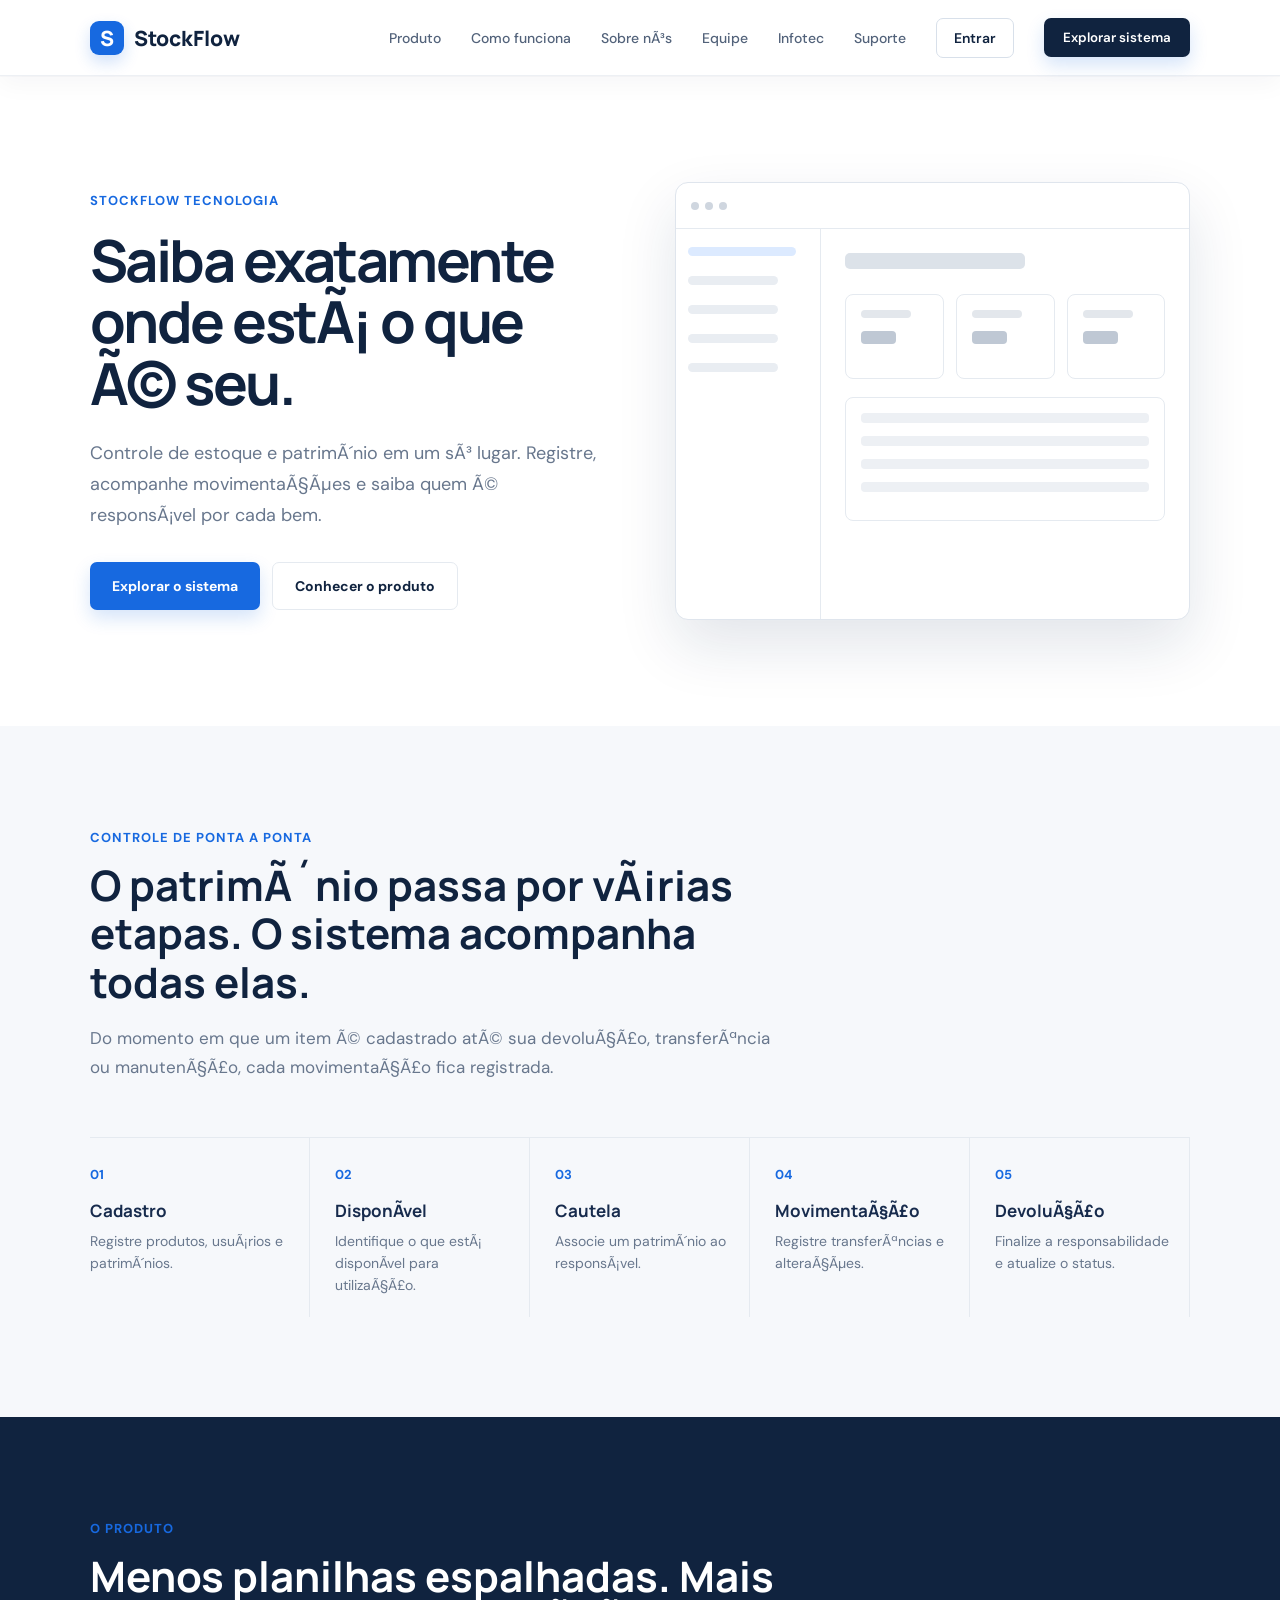
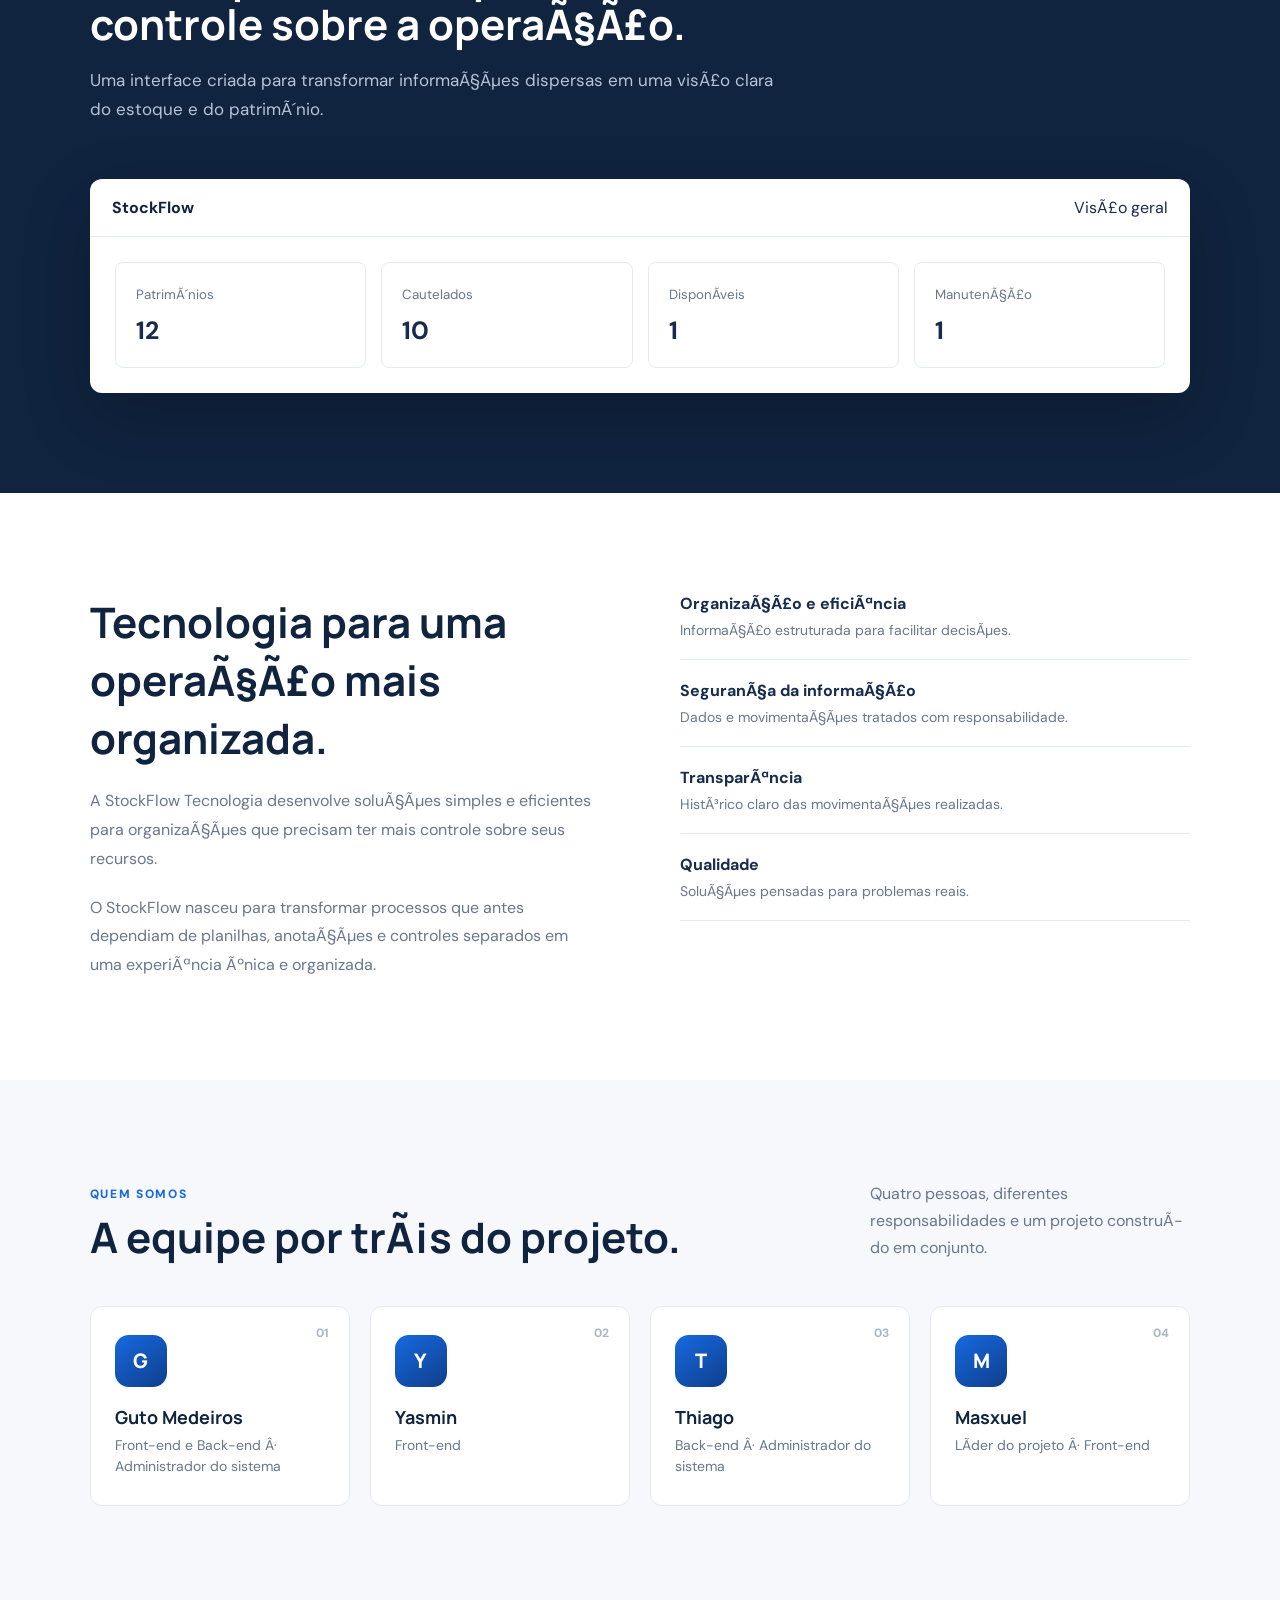
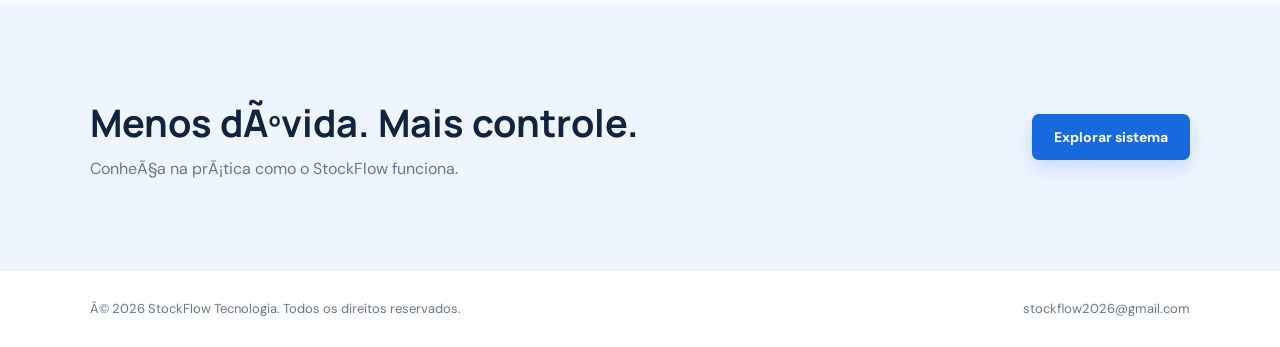
==== pages/index.html @ 3a1e6519 "Melhora acessibilidade e usabilidade dos formularios" ====
﻿<!DOCTYPE html>
<html lang="pt-BR">
<head>
<meta charset="UTF-8">
<meta name="viewport" content="width=device-width, initial-scale=1.0">

<title>StockFlow Tecnologia</title>

<link rel="preconnect" href="https://fonts.googleapis.com">
<link rel="preconnect" href="https://fonts.gstatic.com" crossorigin>
<link href="https://fonts.googleapis.com/css2?family=DM+Sans:wght@400;500;600;700&family=Manrope:wght@500;600;700;800&display=swap" rel="stylesheet">
<link rel="stylesheet" href="../assets/css/stockflow-theme.css">

    <link rel="stylesheet" href="../assets/css/stockflow-app.css">
</head>

<body>

<!-- =========================
     LANDING PAGE
========================= -->

<div id="landing">

<header class="header">

    <div class="logo">
        <div class="logo-mark">S</div>
        StockFlow
    </div>

    <button type="button" class="menu-toggle" id="menuToggle"
            aria-label="Abrir menu" aria-expanded="false" aria-controls="siteNav">
        <span></span><span></span><span></span>
    </button>

    <nav class="nav" id="siteNav" aria-label="NavegaÃ§Ã£o principal">

        <a href="#produto">Produto</a>

        <a href="#como-funciona">
            Como funciona
        </a>

        <a href="#sobre">
            Sobre nÃ³s
        </a>

        <a href="#equipe">
            Equipe
        </a>

        <a href="infotec.html">
            Infotec
        </a>

        <a href="Indexsup.html">
            Suporte
        </a>

        <button class="nav-login" onclick="openClientLogin()">
            Entrar
        </button>

        <button class="nav-button" onclick="openApp()">
            Explorar sistema
        </button>

    </nav>

</header>


<section class="hero">

    <div>

        <div class="hero-tag">
            StockFlow Tecnologia
        </div>

        <h1>
            Saiba exatamente onde estÃ¡ o que Ã© seu.
        </h1>

        <p>
            Controle de estoque e patrimÃ´nio em um sÃ³ lugar.
            Registre, acompanhe movimentaÃ§Ãµes e saiba quem Ã©
            responsÃ¡vel por cada bem.
        </p>

        <div class="hero-actions">

            <button class="primary-button" onclick="openApp()">
                Explorar o sistema
            </button>

            <button class="secondary-button"
                    onclick="document.getElementById('produto').scrollIntoView()">
                Conhecer o produto
            </button>

        </div>

    </div>


    <div class="dashboard-preview">

        <div class="preview-top">
            <div class="dot"></div>
            <div class="dot"></div>
            <div class="dot"></div>
        </div>

        <div class="preview-body">

            <div class="preview-side">

                <div class="preview-line active"></div>
                <div class="preview-line"></div>
                <div class="preview-line"></div>
                <div class="preview-line"></div>
                <div class="preview-line"></div>

            </div>

            <div class="preview-main">

                <div class="preview-title"></div>

                <div class="preview-stats">

                    <div class="preview-stat">
                        <span></span>
                        <strong></strong>
                    </div>

                    <div class="preview-stat">
                        <span></span>
                        <strong></strong>
                    </div>

                    <div class="preview-stat">
                        <span></span>
                        <strong></strong>
                    </div>

                </div>

                <div class="preview-table">
                    <div class="table-line"></div>
                    <div class="table-line"></div>
                    <div class="table-line"></div>
                    <div class="table-line"></div>
                </div>

            </div>

        </div>

    </div>

</section>


<section class="section gray" id="como-funciona">

    <div class="section-title">

        <span>Controle de ponta a ponta</span>

        <h2>
            O patrimÃ´nio passa por vÃ¡rias etapas.
            O sistema acompanha todas elas.
        </h2>

        <p>
            Do momento em que um item Ã© cadastrado atÃ© sua
            devoluÃ§Ã£o, transferÃªncia ou manutenÃ§Ã£o, cada
            movimentaÃ§Ã£o fica registrada.
        </p>

    </div>


    <div class="flow">

        <div class="flow-item">
            <span class="flow-number">01</span>
            <h3>Cadastro</h3>
            <p>Registre produtos, usuÃ¡rios e patrimÃ´nios.</p>
        </div>

        <div class="flow-item">
            <span class="flow-number">02</span>
            <h3>DisponÃ­vel</h3>
            <p>Identifique o que estÃ¡ disponÃ­vel para utilizaÃ§Ã£o.</p>
        </div>

        <div class="flow-item">
            <span class="flow-number">03</span>
            <h3>Cautela</h3>
            <p>Associe um patrimÃ´nio ao responsÃ¡vel.</p>
        </div>

        <div class="flow-item">
            <span class="flow-number">04</span>
            <h3>MovimentaÃ§Ã£o</h3>
            <p>Registre transferÃªncias e alteraÃ§Ãµes.</p>
        </div>

        <div class="flow-item">
            <span class="flow-number">05</span>
            <h3>DevoluÃ§Ã£o</h3>
            <p>Finalize a responsabilidade e atualize o status.</p>
        </div>

    </div>

</section>


<section class="section product-section" id="produto">

    <div class="section-title">

        <span>O produto</span>

        <h2>
            Menos planilhas espalhadas.
            Mais controle sobre a operaÃ§Ã£o.
        </h2>

        <p>
            Uma interface criada para transformar informaÃ§Ãµes
            dispersas em uma visÃ£o clara do estoque e do patrimÃ´nio.
        </p>

    </div>


    <div class="product-screen">

        <div class="product-header">
            <strong>StockFlow</strong>
            <span>VisÃ£o geral</span>
        </div>

        <div class="product-content">

            <div class="product-box">
                <small>PatrimÃ´nios</small>
                <strong id="liveTotal">248</strong>
            </div>

            <div class="product-box">
                <small>Cautelados</small>
                <strong id="liveCautelados">173</strong>
            </div>

            <div class="product-box">
                <small>DisponÃ­veis</small>
                <strong id="liveDisponiveis">52</strong>
            </div>

            <div class="product-box">
                <small>ManutenÃ§Ã£o</small>
                <strong id="liveManutencao">23</strong>
            </div>

        </div>

    </div>

</section>


<section class="section" id="sobre">

    <div class="about">

        <div class="about-text">

            <h2>
                Tecnologia para uma operaÃ§Ã£o mais organizada.
            </h2>

            <p>
                A StockFlow Tecnologia desenvolve soluÃ§Ãµes
                simples e eficientes para organizaÃ§Ãµes que
                precisam ter mais controle sobre seus recursos.
            </p>

            <p>
                O StockFlow nasceu para transformar processos
                que antes dependiam de planilhas, anotaÃ§Ãµes e
                controles separados em uma experiÃªncia Ãºnica
                e organizada.
            </p>

        </div>


        <div class="values">

            <div class="value">
                <strong>OrganizaÃ§Ã£o e eficiÃªncia</strong>
                <p>
                    InformaÃ§Ã£o estruturada para facilitar decisÃµes.
                </p>
            </div>

            <div class="value">
                <strong>SeguranÃ§a da informaÃ§Ã£o</strong>
                <p>
                    Dados e movimentaÃ§Ãµes tratados com responsabilidade.
                </p>
            </div>

            <div class="value">
                <strong>TransparÃªncia</strong>
                <p>
                    HistÃ³rico claro das movimentaÃ§Ãµes realizadas.
                </p>
            </div>

            <div class="value">
                <strong>Qualidade</strong>
                <p>
                    SoluÃ§Ãµes pensadas para problemas reais.
                </p>
            </div>

        </div>

    </div>

</section>


<section class="section gray" id="equipe">

    <div class="team-header">
        <div>
            <span class="team-label">QUEM SOMOS</span>
            <h2>A equipe por trÃ¡s do projeto.</h2>
        </div>
        <p>
            Quatro pessoas, diferentes responsabilidades e
            um projeto construÃ­do em conjunto.
        </p>
    </div>

    <div class="team-grid">

        <article class="member">
            <span class="member-number">01</span>
            <div class="member-initial">G</div>
            <strong>Guto Medeiros</strong>
            <span class="member-role">Front-end e Back-end Â· Administrador do sistema</span>
        </article>

        <article class="member">
            <span class="member-number">02</span>
            <div class="member-initial">Y</div>
            <strong>Yasmin</strong>
            <span class="member-role">Front-end</span>
        </article>

        <article class="member">
            <span class="member-number">03</span>
            <div class="member-initial">T</div>
            <strong>Thiago</strong>
            <span class="member-role">Back-end Â· Administrador do sistema</span>
        </article>

        <article class="member">
            <span class="member-number">04</span>
            <div class="member-initial">M</div>
            <strong>Masxuel</strong>
            <span class="member-role">LÃ­der do projeto Â· Front-end</span>
        </article>

    </div>

</section>


<section class="cta">

    <div>

        <h2>
            Menos dÃºvida. Mais controle.
        </h2>

        <p>
            ConheÃ§a na prÃ¡tica como o StockFlow funciona.
        </p>

    </div>

    <button class="primary-button" onclick="openApp()">
        Explorar sistema
    </button>

</section>


<footer>

    <span>
        Â© 2026 StockFlow Tecnologia. Todos os direitos reservados.
    </span>

    <span>
        stockflow2026@gmail.com
    </span>

</footer>

</div>


<!-- =========================
     SISTEMA ADMINISTRATIVO
========================= -->

<div id="app">

<div class="app-layout">


<aside class="sidebar">

    <div class="logo">
        <div class="logo-mark">S</div>
        StockFlow
    </div>


    <div class="menu-label">
        Principal
    </div>

    <button class="menu-button active"
            data-screen="dashboard"
            onclick="navigate('dashboard')">
        Dashboard
    </button>


    <div class="menu-label">
        PatrimÃ´nio
    </div>

    <button class="menu-button"
            data-screen="patrimonios"
            onclick="navigate('patrimonios')">
        PatrimÃ´nios
    </button>

    <button class="menu-button"
            data-screen="cadastro-patrimonio"
            onclick="navigate('cadastro-patrimonio')">
        Novo patrimÃ´nio
    </button>


    <div class="menu-label">
        Pessoas
    </div>

    <button class="menu-button"
            data-screen="usuarios"
            onclick="navigate('usuarios')">
        UsuÃ¡rios
    </button>

    <button class="menu-button"
            data-screen="cadastro-usuario"
            onclick="navigate('cadastro-usuario')">
        Novo usuÃ¡rio
    </button>


    <div class="menu-label">
        Estoque
    </div>

    <button class="menu-button"
            data-screen="estoque"
            onclick="navigate('estoque')">
        Estoque
    </button>

    <button class="menu-button"
            data-screen="movimentacoes"
            onclick="navigate('movimentacoes')">
        MovimentaÃ§Ãµes
    </button>

</aside>


<main class="main">

    <header class="app-top">

        <button class="back-button" onclick="goBack()">
            â† Voltar
        </button>

        <div class="user-profile">
            <span id="adminNome">Guto Medeiros Â· Administrador</span>
            <a class="back-button" href="Indexsup.html">Suporte</a>
            <button type="button" class="back-button" onclick="logoutAdmin()">Sair</button>
        </div>

    </header>


    <!-- DASHBOARD -->

    <section class="page active" id="dashboard">

        <div class="page-header">

            <div>
                <h1>VisÃ£o geral</h1>
                <p>Acompanhe o patrimÃ´nio e o estoque.</p>
            </div>

        </div>


        <div class="stats">

            <div class="stat-card">
                <small>Total de patrimÃ´nios</small>
                <strong>248</strong>
            </div>

            <div class="stat-card">
                <small>DisponÃ­veis</small>
                <strong class="blue">52</strong>
            </div>

            <div class="stat-card">
                <small>Cautelados</small>
                <strong class="green">173</strong>
            </div>

            <div class="stat-card">
                <small>Em manutenÃ§Ã£o</small>
                <strong class="orange">23</strong>
            </div>

        </div>


        <div class="module-grid">

            <div class="module"
                 onclick="navigate('patrimonios')">

                <span class="module-number">01</span>

                <h3>PatrimÃ´nios</h3>

                <p>
                    Consulte todos os bens cadastrados,
                    seus responsÃ¡veis e respectivos status.
                </p>

            </div>


            <div class="module"
                 onclick="navigate('usuarios')">

                <span class="module-number">02</span>

                <h3>UsuÃ¡rios</h3>

                <p>
                    Gerencie os usuÃ¡rios responsÃ¡veis
                    pelos patrimÃ´nios.
                </p>

            </div>


            <div class="module"
                 onclick="navigate('estoque')">

                <span class="module-number">03</span>

                <h3>Estoque</h3>

                <p>
                    Acompanhe entradas, saÃ­das e nÃ­veis
                    de estoque.
                </p>

            </div>


            <div class="module"
                 onclick="navigate('movimentacoes')">

                <span class="module-number">04</span>

                <h3>MovimentaÃ§Ãµes</h3>

                <p>
                    Consulte o histÃ³rico de movimentaÃ§Ãµes
                    realizadas no sistema.
                </p>

            </div>


            <div class="module"
                 onclick="navigate('cadastro-patrimonio')">

                <span class="module-number">05</span>

                <h3>Cadastrar patrimÃ´nio</h3>

                <p>
                    Adicione um novo bem ao controle patrimonial.
                </p>

            </div>


            <div class="module"
                 onclick="navigate('cadastro-usuario')">

                <span class="module-number">06</span>

                <h3>Cadastrar usuÃ¡rio</h3>

                <p>
                    Cadastre uma nova pessoa responsÃ¡vel.
                </p>

            </div>

        </div>

    </section>


    <!-- PATRIMÃ”NIOS -->

    <section class="page" id="patrimonios">

        <div class="page-header">

            <div>
                <h1>PatrimÃ´nios</h1>
                <p>Controle todos os bens cadastrados.</p>
            </div>

            <button class="action-button"
                    onclick="navigate('cadastro-patrimonio')">
                + Novo patrimÃ´nio
            </button>

        </div>


        <div class="alert" id="patrimonioAlert">
            PatrimÃ´nio cadastrado com sucesso.
        </div>


        <div class="content-box">

            <div class="box-header">
                <h3>PatrimÃ´nios cadastrados</h3>
            </div>

            <table class="table">

                <thead>

                    <tr>
                        <th>PatrimÃ´nio</th>
                        <th>DescriÃ§Ã£o</th>
                        <th>Categoria</th>
                        <th>ResponsÃ¡vel</th>
                        <th>Status</th>
                    </tr>

                </thead>

                <tbody id="patrimonioTable">

                    <tr>
                        <td>PT-0001</td>
                        <td>Notebook Dell Latitude</td>
                        <td>InformÃ¡tica</td>
                        <td>JoÃ£o Silva</td>
                        <td>
                            <span class="status cautioned">
                                Cautelado
                            </span>
                        </td>
                    </tr>

                    <tr>
                        <td>PT-0002</td>
                        <td>Monitor 24"</td>
                        <td>InformÃ¡tica</td>
                        <td>â€”</td>
                        <td>
                            <span class="status available">
                                DisponÃ­vel
                            </span>
                        </td>
                    </tr>

                    <tr>
                        <td>PT-0003</td>
                        <td>Impressora HP</td>
                        <td>Equipamentos</td>
                        <td>Maria Souza</td>
                        <td>
                            <span class="status cautioned">
                                Cautelado
                            </span>
                        </td>
                    </tr>

                    <tr>
                        <td>PT-0004</td>
                        <td>Computador Desktop</td>
                        <td>InformÃ¡tica</td>
                        <td>â€”</td>
                        <td>
                            <span class="status maintenance">
                                ManutenÃ§Ã£o
                            </span>
                        </td>
                    </tr>

                </tbody>

            </table>

        </div>

    </section>


    <!-- CADASTRO PATRIMÃ”NIO -->

    <section class="page" id="cadastro-patrimonio">

        <div class="page-header">

            <div>
                <h1>Novo patrimÃ´nio</h1>
                <p>Cadastre um novo bem no sistema.</p>
            </div>

        </div>


        <form class="form" onsubmit="cadastrarPatrimonio(event)">

            <div class="form-grid">

                <div class="field">

                    <label for="numeroPatrimonio">Número do patrimônio</label>

                    <input
                        id="numeroPatrimonio"
                    pattern="PT-[0-9]{4}"
                    maxlength="7"
                    title="Use o formato PT-0000"
                        type="text"
                        placeholder="Ex.: PT-0005"
                        required
                    >

                </div>


                <div class="field">

                    <label for="categoriaPatrimonio">Categoria</label>

                    <select id="categoriaPatrimonio" required>

                        <option value="">
                            Selecione
                        </option>

                        <option>
                            InformÃ¡tica
                        </option>

                        <option>
                            MobiliÃ¡rio
                        </option>

                        <option>
                            Equipamentos
                        </option>

                        <option>
                            VeÃ­culos
                        </option>

                    </select>

                </div>


                <div class="field full">

                    <label for="descricaoPatrimonio">DescriÃ§Ã£o</label>

                    <input
                        id="descricaoPatrimonio"
                        type="text"
                        placeholder="Ex.: Notebook Lenovo ThinkPad"
                        required
                    >

                </div>


                <div class="field">

                    <label for="conservacaoPatrimonio">Estado de conservaÃ§Ã£o</label>

                    <select id="conservacaoPatrimonio" required>

                        <option>
                            Bom
                        </option>

                        <option>
                            Regular
                        </option>

                        <option>
                            Necessita manutenÃ§Ã£o
                        </option>

                    </select>

                </div>


                <div class="field">

                    <label for="dataCadastro">Data de cadastro</label>

                    <input
                        type="date"
                        id="dataCadastro"
                        required
                    >

                </div>

            </div>


            <div class="form-actions">

                <button
                    type="button"
                    class="cancel-button"
                    onclick="goBack()">
                    Cancelar
                </button>

                <button
                    type="submit"
                    class="action-button">
                    Cadastrar patrimÃ´nio
                </button>

            </div>

        </form>

    </section>


    <!-- USUÃRIOS -->

    <section class="page" id="usuarios">

        <div class="page-header">

            <div>
                <h1>UsuÃ¡rios</h1>
                <p>Pessoas cadastradas para receber patrimÃ´nios.</p>
            </div>

            <button
                class="action-button"
                onclick="navigate('cadastro-usuario')">
                + Novo usuÃ¡rio
            </button>

        </div>


        <div class="content-box">

            <div class="box-header">
                <h3>UsuÃ¡rios cadastrados</h3>
            </div>

            <table class="table">

                <thead>

                    <tr>
                        <th>Nome</th>
                        <th>Departamento</th>
                        <th>PatrimÃ´nios</th>
                        <th>Status</th>
                    </tr>

                </thead>

                <tbody>

                    <tr>
                        <td>JoÃ£o Silva</td>
                        <td>Tecnologia da InformaÃ§Ã£o</td>
                        <td>4</td>
                        <td>
                            <span class="status available">
                                Ativo
                            </span>
                        </td>
                    </tr>

                    <tr>
                        <td>Maria Souza</td>
                        <td>Administrativo</td>
                        <td>2</td>
                        <td>
                            <span class="status available">
                                Ativo
                            </span>
                        </td>
                    </tr>

                    <tr>
                        <td>Carlos Oliveira</td>
                        <td>Financeiro</td>
                        <td>1</td>
                        <td>
                            <span class="status available">
                                Ativo
                            </span>
                        </td>
                    </tr>

                </tbody>

            </table>

        </div>

    </section>


    <!-- CADASTRO USUÃRIO -->

    <section class="page" id="cadastro-usuario">

        <div class="page-header">

            <div>
                <h1>Novo usuÃ¡rio</h1>
                <p>Cadastre uma pessoa responsÃ¡vel.</p>
            </div>

        </div>


        <form class="form" onsubmit="cadastrarUsuario(event)">

            <div class="form-grid">

                <div class="field full">

                    <label for="nomeUsuario">Nome completo</label>

                    <input
                        id="nomeUsuario"
                        type="text"
                        placeholder="Digite o nome completo"
                        required
                    >

                </div>


                <div class="field">

                    <label for="departamentoUsuario">Departamento</label>

                    <select id="departamentoUsuario" required>

                        <option value="">
                            Selecione
                        </option>

                        <option>
                            Administrativo
                        </option>

                        <option>
                            Financeiro
                        </option>

                        <option>
                            Recursos Humanos
                        </option>

                        <option>
                            Tecnologia da InformaÃ§Ã£o
                        </option>

                    </select>

                </div>


                <div class="field">

                    <label for="matriculaUsuario">MatrÃ­cula</label>

                    <input
                        type="text"
                        id="matriculaUsuario"
                    pattern="[0-9]{6}"
                    maxlength="6"
                    inputmode="numeric"
                    title="Informe 6 dÃ­gitos"
                    placeholder="Ex.: 001245"
                        required
                    >

                </div>

            </div>


            <div class="form-actions">

                <button
                    type="button"
                    class="cancel-button"
                    onclick="goBack()">
                    Cancelar
                </button>

                <button
                    type="submit"
                    class="action-button">
                    Cadastrar usuÃ¡rio
                </button>

            </div>

        </form>

    </section>


    <!-- ESTOQUE -->

    <section class="page" id="estoque">

        <div class="page-header">

            <div>
                <h1>Estoque</h1>
                <p>Acompanhe produtos e materiais disponÃ­veis.</p>
            </div>

        </div>


        <div class="stats">

            <div class="stat-card">
                <small>Total de itens</small>
                <strong>1.248</strong>
            </div>

            <div class="stat-card">
                <small>Entradas no mÃªs</small>
                <strong class="green">184</strong>
            </div>

            <div class="stat-card">
                <small>SaÃ­das no mÃªs</small>
                <strong class="blue">132</strong>
            </div>

            <div class="stat-card">
                <small>Estoque baixo</small>
                <strong class="orange">8</strong>
            </div>

        </div>


        <div class="content-box">

            <div class="box-header">
                <h3>Itens em estoque</h3>
            </div>

            <table class="table">

                <thead>

                    <tr>
                        <th>Produto</th>
                        <th>Categoria</th>
                        <th>Quantidade</th>
                        <th>MÃ­nimo</th>
                        <th>SituaÃ§Ã£o</th>
                    </tr>

                </thead>

                <tbody>

                    <tr>
                        <td>Papel A4</td>
                        <td>Material de escritÃ³rio</td>
                        <td>320</td>
                        <td>100</td>
                        <td>
                            <span class="status available">
                                Normal
                            </span>
                        </td>
                    </tr>

                    <tr>
                        <td>Caneta azul</td>
                        <td>Material de escritÃ³rio</td>
                        <td>42</td>
                        <td>50</td>
                        <td>
                            <span class="status maintenance">
                                Estoque baixo
                            </span>
                        </td>
                    </tr>

                    <tr>
                        <td>Mouse USB</td>
                        <td>InformÃ¡tica</td>
                        <td>87</td>
                        <td>30</td>
                        <td>
                            <span class="status available">
                                Normal
                            </span>
                        </td>
                    </tr>

                </tbody>

            </table>

        </div>

    </section>


    <!-- MOVIMENTAÃ‡Ã•ES -->

    <section class="page" id="movimentacoes">

        <div class="page-header">

            <div>
                <h1>MovimentaÃ§Ãµes</h1>
                <p>HistÃ³rico das aÃ§Ãµes realizadas no sistema.</p>
            </div>

        </div>


        <div class="content-box">

            <div class="box-header">
                <h3>HistÃ³rico</h3>
            </div>

            <table class="table">

                <thead>

                    <tr>
                        <th>Data</th>
                        <th>PatrimÃ´nio</th>
                        <th>AÃ§Ã£o</th>
                        <th>ResponsÃ¡vel</th>
                        <th>Registrado por</th>
                    </tr>

                </thead>

                <tbody>

                    <tr>
                        <td>04/09/2026</td>
                        <td>PT-0001</td>
                        <td>Cautela</td>
                        <td>JoÃ£o Silva</td>
                        <td>Administrador</td>
                    </tr>

                    <tr>
                        <td>03/09/2026</td>
                        <td>PT-0003</td>
                        <td>TransferÃªncia</td>
                        <td>Maria Souza</td>
                        <td>Administrador</td>
                    </tr>

                    <tr>
                        <td>02/09/2026</td>
                        <td>PT-0004</td>
                        <td>ManutenÃ§Ã£o</td>
                        <td>â€”</td>
                        <td>Administrador</td>
                    </tr>

                    <tr>
                        <td>01/09/2026</td>
                        <td>PT-0002</td>
                        <td>DevoluÃ§Ã£o</td>
                        <td>â€”</td>
                        <td>Administrador</td>
                    </tr>

                </tbody>

            </table>

        </div>

    </section>


</main>

</div>

</div>


<!-- =========================
     LOGIN CLIENTE
========================= -->

<div id="client-login">

    <div class="login-wrapper">

        <div class="login-card">

            <div class="login-logo">

                <div class="logo-mark">
                    S
                </div>

                StockFlow

            </div>


            <h1>
                Acesse seu StockFlow
            </h1>

            <p>
                Entre para acompanhar os patrimÃ´nios
                sob sua responsabilidade.
            </p>


            <form class="login-form"
                  onsubmit="loginCliente(event)">

                <div class="login-field">

                    <label for="loginUsuario">
                        UsuÃ¡rio
                    </label>

                    <input
                        type="text"
                        id="loginUsuario"
                        autocomplete="username"
                        placeholder="Digite seu usuÃ¡rio"
                        required
                    >

                </div>


                <div class="login-field">

                    <label for="loginSenha">
                        Senha
                    </label>

                    <input
                        type="password"
                        id="loginSenha"
                        autocomplete="current-password"
                        placeholder="Digite sua senha"
                        required
                    >

                </div>


                <div class="login-error" id="loginError">
                    UsuÃ¡rio ou senha incorretos.
                </div>


                <button
                    type="submit"
                    class="login-button">
                    Entrar
                </button>

            </form>


            <div class="demo-login">
                DemonstraÃ§Ã£o local Â· Administradores: guto / guto123 ou thiago / thiago123 Â· Cliente: anderson / 123456
            </div>


            <button
                class="login-back"
                onclick="backToLanding()">
                â† Voltar para o site
            </button>

        </div>

    </div>

</div>


<!-- =========================
     PORTAL DO CLIENTE
========================= -->

<div id="client-portal">

<div class="client-layout">


    <aside class="client-sidebar">

        <div class="logo">

            <div class="logo-mark">
                S
            </div>

            StockFlow

        </div>


        <div class="client-client-label">

            <small>
                CLIENTE
            </small>

            <strong>
                Anderson
            </strong>

        </div>


        <button
            class="client-menu active"
            data-client-screen="client-dashboard"
            onclick="showClientScreen('client-dashboard')">
            VisÃ£o geral
        </button>


        <button
            class="client-menu"
            data-client-screen="client-patrimonios"
            onclick="showClientScreen('client-patrimonios')">
            Meus patrimÃ´nios
        </button>


        <button
            class="client-menu"
            data-client-screen="client-movimentacoes"
            onclick="showClientScreen('client-movimentacoes')">
            Minhas movimentaÃ§Ãµes
        </button>


        <button
            class="client-logout"
            onclick="logoutCliente()">
            Sair da conta
        </button>

    </aside>


    <main class="client-main">


        <header class="client-top">

            <div class="client-top-title">
                Ãrea do cliente
            </div>

            <div class="client-top-user">
                Anderson Â· Cliente
            </div>

        </header>


        <!-- CLIENTE DASHBOARD -->

        <section
            class="client-page active"
            id="client-dashboard">

            <div class="client-welcome">

                <h1>
                    OlÃ¡, Anderson.
                </h1>

                <p>
                    Aqui vocÃª acompanha os patrimÃ´nios
                    que estÃ£o sob sua responsabilidade.
                </p>

            </div>


            <div class="client-stats">

                <div class="client-stat">

                    <small>
                        Meus patrimÃ´nios
                    </small>

                    <strong>
                        8
                    </strong>

                </div>


                <div class="client-stat">

                    <small>
                        DisponÃ­veis
                    </small>

                    <strong class="blue">
                        14
                    </strong>

                </div>


                <div class="client-stat">

                    <small>
                        Em manutenÃ§Ã£o
                    </small>

                    <strong class="orange">
                        3
                    </strong>

                </div>

            </div>


            <div class="client-info">

                <strong>
                    Controle de responsabilidade
                </strong>

                <p>
                    Os dados apresentados nesta Ã¡rea sÃ£o
                    referentes ao seu acesso como cliente.
                </p>

            </div>


            <div class="content-box">

                <div class="box-header">

                    <h3>
                        Meus patrimÃ´nios
                    </h3>

                    <button
                        class="secondary-button"
                        onclick="showClientScreen('client-patrimonios')">
                        Ver todos
                    </button>

                </div>


                <table class="table">

                    <thead>

                        <tr>
                            <th>PatrimÃ´nio</th>
                            <th>DescriÃ§Ã£o</th>
                            <th>Categoria</th>
                            <th>Status</th>
                        </tr>

                    </thead>


                    <tbody>

                        <tr>

                            <td>
                                PT-0108
                            </td>

                            <td>
                                Notebook Lenovo ThinkPad
                            </td>

                            <td>
                                InformÃ¡tica
                            </td>

                            <td>
                                <span class="status cautioned">
                                    Em uso
                                </span>
                            </td>

                        </tr>


                        <tr>

                            <td>
                                PT-0114
                            </td>

                            <td>
                                Monitor Dell 24"
                            </td>

                            <td>
                                InformÃ¡tica
                            </td>

                            <td>
                                <span class="status cautioned">
                                    Em uso
                                </span>
                            </td>

                        </tr>


                        <tr>

                            <td>
                                PT-0121
                            </td>

                            <td>
                                Teclado Logitech
                            </td>

                            <td>
                                InformÃ¡tica
                            </td>

                            <td>
                                <span class="status cautioned">
                                    Em uso
                                </span>
                            </td>

                        </tr>

                    </tbody>

                </table>

            </div>

        </section>


        <!-- MEUS PATRIMÃ”NIOS -->

        <section
            class="client-page"
            id="client-patrimonios">

            <div class="client-welcome">

                <h1>
                    Meus patrimÃ´nios
                </h1>

                <p>
                    Bens atualmente vinculados Ã  sua responsabilidade.
                </p>

            </div>


            <div class="content-box">

                <div class="box-header">

                    <h3>
                        PatrimÃ´nios sob minha responsabilidade
                    </h3>

                </div>


                <table class="table">

                    <thead>

                        <tr>
                            <th>PatrimÃ´nio</th>
                            <th>DescriÃ§Ã£o</th>
                            <th>Categoria</th>
                            <th>Data da cautela</th>
                            <th>Status</th>
                        </tr>

                    </thead>


                    <tbody>

                        <tr>
                            <td>PT-0108</td>
                            <td>Notebook Lenovo ThinkPad</td>
                            <td>InformÃ¡tica</td>
                            <td>12/08/2026</td>
                            <td>
                                <span class="status cautioned">
                                    Em uso
                                </span>
                            </td>
                        </tr>

                        <tr>
                            <td>PT-0114</td>
                            <td>Monitor Dell 24"</td>
                            <td>InformÃ¡tica</td>
                            <td>12/08/2026</td>
                            <td>
                                <span class="status cautioned">
                                    Em uso
                                </span>
                            </td>
                        </tr>

                        <tr>
                            <td>PT-0121</td>
                            <td>Teclado Logitech</td>
                            <td>InformÃ¡tica</td>
                            <td>12/08/2026</td>
                            <td>
                                <span class="status cautioned">
                                    Em uso
                                </span>
                            </td>
                        </tr>

                        <tr>
                            <td>PT-0122</td>
                            <td>Mouse Logitech</td>
                            <td>InformÃ¡tica</td>
                            <td>12/08/2026</td>
                            <td>
                                <span class="status cautioned">
                                    Em uso
                                </span>
                            </td>
                        </tr>

                        <tr>
                            <td>PT-0130</td>
                            <td>Notebook Dell Latitude</td>
                            <td>InformÃ¡tica</td>
                            <td>15/08/2026</td>
                            <td>
                                <span class="status cautioned">
                                    Em uso
                                </span>
                            </td>
                        </tr>

                        <tr>
                            <td>PT-0134</td>
                            <td>Webcam Logitech</td>
                            <td>Equipamentos</td>
                            <td>20/08/2026</td>
                            <td>
                                <span class="status cautioned">
                                    Em uso
                                </span>
                            </td>
                        </tr>

                        <tr>
                            <td>PT-0140</td>
                            <td>Headset profissional</td>
                            <td>Equipamentos</td>
                            <td>20/08/2026</td>
                            <td>
                                <span class="status cautioned">
                                    Em uso
                                </span>
                            </td>
                        </tr>

                        <tr>
                            <td>PT-0148</td>
                            <td>Monitor LG 27"</td>
                            <td>InformÃ¡tica</td>
                            <td>25/08/2026</td>
                            <td>
                                <span class="status cautioned">
                                    Em uso
                                </span>
                            </td>
                        </tr>

                    </tbody>

                </table>

            </div>

        </section>


        <!-- MOVIMENTAÃ‡Ã•ES DO CLIENTE -->

        <section
            class="client-page"
            id="client-movimentacoes">

            <div class="client-welcome">

                <h1>
                    Minhas movimentaÃ§Ãµes
                </h1>

                <p>
                    HistÃ³rico relacionado aos seus patrimÃ´nios.
                </p>

            </div>


            <div class="content-box">

                <div class="box-header">

                    <h3>
                        HistÃ³rico
                    </h3>

                </div>


                <table class="table">

                    <thead>

                        <tr>
                            <th>Data</th>
                            <th>PatrimÃ´nio</th>
                            <th>AÃ§Ã£o</th>
                            <th>Status</th>
                        </tr>

                    </thead>


                    <tbody>

                        <tr>
                            <td>25/08/2026</td>
                            <td>PT-0148</td>
                            <td>Cautela</td>
                            <td>
                                <span class="status cautioned">
                                    Em uso
                                </span>
                            </td>
                        </tr>

                        <tr>
                            <td>20/08/2026</td>
                            <td>PT-0140</td>
                            <td>Cautela</td>
                            <td>
                                <span class="status cautioned">
                                    Em uso
                                </span>
                            </td>
                        </tr>

                        <tr>
                            <td>20/08/2026</td>
                            <td>PT-0134</td>
                            <td>Cautela</td>
                            <td>
                                <span class="status cautioned">
                                    Em uso
                                </span>
                            </td>
                        </tr>

                        <tr>
                            <td>12/08/2026</td>
                            <td>PT-0108</td>
                            <td>Cautela</td>
                            <td>
                                <span class="status cautioned">
                                    Em uso
                                </span>
                            </td>
                        </tr>

                    </tbody>

                </table>

            </div>

        </section>


    </main>

</div>

</div>

<script src="../assets/js/data.js"></script>
<script src="../assets/js/app.js"></script>

</body>
</html>
---- assets/css/stockflow-theme.css ----
@import url('https://fonts.googleapis.com/css2?family=DM+Sans:wght@400;500;600;700&family=Manrope:wght@600;700;800&display=swap');

:root {
    --sf-blue: #1769e0;
    --sf-blue-dark: #113976;
    --sf-navy: #10233f;
    --sf-text: #10233f;
    --sf-muted: #68778d;
    --sf-line: #e5eaf0;
    --sf-soft: #f6f8fb;
    --sf-white: #ffffff;
    --sf-shadow: 0 14px 36px rgba(16, 35, 63, .08);
    --sf-shadow-hover: 0 18px 44px rgba(16, 35, 63, .13);
}

html { scroll-behavior: smooth; }
@media (prefers-reduced-motion: reduce) { html { scroll-behavior: auto; } }

body {
    font-family: "DM Sans", sans-serif;
    color: var(--sf-text);
    -webkit-font-smoothing: antialiased;
}

h1, h2, h3, h4, .logo, .page-header h1, .login-card h1 {
    font-family: "Manrope", sans-serif;
}

button, a, input, select, textarea { transition: border-color .2s ease, box-shadow .2s ease, background-color .2s ease, color .2s ease, transform .2s ease; }

a:focus-visible, button:focus-visible, input:focus-visible, select:focus-visible, textarea:focus-visible {
    outline: 3px solid rgba(23, 105, 224, .22);
    outline-offset: 2px;
}

.header, .app-top {
    box-shadow: 0 1px 0 rgba(16, 35, 63, .02), 0 8px 24px rgba(16, 35, 63, .04);
}

.logo-icon, .logo-mark {
    background: linear-gradient(145deg, var(--sf-blue), var(--sf-blue-dark));
    box-shadow: 0 7px 16px rgba(23, 105, 224, .2);
}

.nav-button, .primary-button, .action-button, .login-button, .btn-primary {
    background: linear-gradient(135deg, var(--sf-blue), var(--sf-blue-dark));
    box-shadow: 0 8px 18px rgba(23, 105, 224, .18);
}

.nav-button:hover, .primary-button:hover, .action-button:hover, .login-button:hover, .btn-primary:hover {
    background: var(--sf-blue-dark);
    transform: translateY(-1px);
    box-shadow: 0 10px 22px rgba(23, 105, 224, .25);
}

.sidebar, .client-sidebar { box-shadow: 8px 0 26px rgba(16, 35, 63, .035); }
.content-box, .stat-card, .form, .module, .login-card, .dashboard-preview, .product-screen { box-shadow: var(--sf-shadow); }
.content-box:hover, .stat-card:hover, .module:hover { box-shadow: var(--sf-shadow-hover); }
.table tbody tr { transition: background-color .18s ease; }
.table tbody tr:hover { background: #f8fbff; }
.menu-button:hover, .menu-button.active { box-shadow: inset 3px 0 0 var(--sf-blue); }

.field input:focus, .field select:focus, .login-field input:focus,
input:focus, select:focus, textarea:focus {
    border-color: var(--sf-blue);
    box-shadow: 0 0 0 4px rgba(10, 70, 161, 0.11);
}

@media (max-width: 760px) {
    .app-top { padding: 0 18px; }
    .page { padding: 26px 18px; }
    .stats { grid-template-columns: repeat(2, 1fr); }
    .module-grid { grid-template-columns: 1fr; }
    .table { min-width: 680px; }
    .content-box { overflow-x: auto; }
}

@media (max-width: 480px) {
    .stats { grid-template-columns: 1fr; }
    .login-card { padding: 28px 22px; }
}
---- assets/css/stockflow-app.css ----
/* StockFlow: landing, painel administrativo e portal do cliente (index.html) */
*{
    margin:0;
    padding:0;
    box-sizing:border-box;
}

:root{
    --blue:#1769e0;
    --blue-dark:#0e3f8c;
    --navy:#10233f;
    --text:#172b4d;
    --muted:#68778d;
    --border:#e5eaf0;
    --bg:#f6f8fb;
    --white:#fff;
    --success:#198754;
    --warning:#d98b00;
    --danger:#d64545;
}

body{
    font-family:"DM Sans",sans-serif;
    color:var(--text);
    background:var(--white);
}

button,
input,
select{
    font-family:inherit;
}

button{
    cursor:pointer;
}

/* =========================
   LANDING
========================= */

#landing{
    min-height:100vh;
    display:block;
}

.header{
    height:76px;
    padding:0 7%;
    display:flex;
    align-items:center;
    justify-content:space-between;
    border-bottom:1px solid #edf0f4;
    background:#fff;
}

.logo{
    display:flex;
    align-items:center;
    gap:10px;
    font-family:"Manrope",sans-serif;
    font-weight:800;
    font-size:21px;
    color:var(--navy);
}

.logo-mark{
    width:34px;
    height:34px;
    border-radius:9px;
    background:var(--blue);
    color:#fff;
    display:flex;
    align-items:center;
    justify-content:center;
    font-weight:800;
}

.nav{
    display:flex;
    gap:30px;
    align-items:center;
}

.nav a{
    color:#52627a;
    text-decoration:none;
    font-size:14px;
    font-weight:500;
}

.nav a:hover{
    color:var(--blue);
}

.nav-button{
    border:0;
    background:var(--navy);
    color:white;
    padding:11px 19px;
    border-radius:7px;
    font-weight:600;
}

.nav-login{
    border:1px solid #d8e0ea;
    background:#fff;
    color:var(--navy);
    padding:10px 17px;
    border-radius:7px;
    font-weight:600;
    font-size:14px;
}

.nav-login:hover{
    border-color:var(--blue);
    color:var(--blue);
}

.hero{
    min-height:650px;
    display:grid;
    grid-template-columns:1fr 1fr;
    align-items:center;
    gap:70px;
    padding:80px 7%;
}

.hero-tag{
    color:var(--blue);
    font-weight:700;
    font-size:13px;
    margin-bottom:20px;
    text-transform:uppercase;
    letter-spacing:1px;
}

.hero h1{
    font-family:"Manrope",sans-serif;
    font-size:58px;
    line-height:1.06;
    letter-spacing:-2.5px;
    max-width:620px;
    color:var(--navy);
}

.hero p{
    margin-top:25px;
    font-size:18px;
    line-height:1.7;
    color:var(--muted);
    max-width:550px;
}

.hero-actions{
    margin-top:32px;
    display:flex;
    gap:12px;
}

.primary-button{
    border:0;
    background:var(--blue);
    color:#fff;
    padding:14px 22px;
    border-radius:7px;
    font-weight:700;
    font-size:14px;
}

.secondary-button{
    border:1px solid var(--border);
    background:#fff;
    color:var(--navy);
    padding:14px 22px;
    border-radius:7px;
    font-weight:700;
    font-size:14px;
}

.dashboard-preview{
    border:1px solid #dfe5ed;
    border-radius:13px;
    background:#fff;
    box-shadow:0 25px 60px rgba(20,45,80,.12);
    overflow:hidden;
}

.preview-top{
    height:46px;
    border-bottom:1px solid var(--border);
    display:flex;
    align-items:center;
    gap:6px;
    padding:0 15px;
}

.dot{
    width:8px;
    height:8px;
    border-radius:50%;
    background:#cfd6df;
}

.preview-body{
    display:grid;
    grid-template-columns:145px 1fr;
    min-height:390px;
}

.preview-side{
    border-right:1px solid var(--border);
    padding:18px 12px;
}

.preview-line{
    height:9px;
    width:75%;
    border-radius:5px;
    background:#e9edf2;
    margin-bottom:20px;
}

.preview-line.active{
    width:90%;
    background:#dceaff;
}

.preview-main{
    padding:24px;
}

.preview-title{
    width:180px;
    height:16px;
    background:#dce2e9;
    border-radius:5px;
    margin-bottom:25px;
}

.preview-stats{
    display:grid;
    grid-template-columns:repeat(3,1fr);
    gap:12px;
}

.preview-stat{
    height:85px;
    border:1px solid var(--border);
    border-radius:8px;
    padding:15px;
}

.preview-stat span{
    display:block;
    width:50px;
    height:8px;
    background:#e3e7ec;
    border-radius:4px;
    margin-bottom:13px;
}

.preview-stat strong{
    display:block;
    width:35px;
    height:13px;
    background:#bfc8d4;
    border-radius:4px;
}

.preview-table{
    margin-top:18px;
    border:1px solid var(--border);
    border-radius:8px;
    padding:15px;
}

.table-line{
    height:10px;
    background:#edf0f4;
    margin-bottom:13px;
    border-radius:4px;
}

.section{
    padding:100px 7%;
}

.section.gray{
    background:var(--bg);
}

.section-title{
    max-width:700px;
}

.section-title span{
    color:var(--blue);
    font-size:13px;
    font-weight:700;
    text-transform:uppercase;
    letter-spacing:1px;
}

.section-title h2{
    margin-top:14px;
    font-family:"Manrope",sans-serif;
    font-size:42px;
    line-height:1.15;
    color:var(--navy);
}

.section-title p{
    margin-top:18px;
    color:var(--muted);
    font-size:17px;
    line-height:1.7;
}

.flow{
    margin-top:55px;
    display:grid;
    grid-template-columns:repeat(5,1fr);
    border-top:1px solid var(--border);
}

.flow-item{
    padding:25px 20px 20px 0;
    border-right:1px solid var(--border);
}

.flow-item:not(:first-child){
    padding-left:25px;
}

.flow-number{
    color:var(--blue);
    font-size:13px;
    font-weight:700;
}

.flow-item h3{
    margin-top:15px;
    font-size:17px;
}

.flow-item p{
    margin-top:8px;
    color:var(--muted);
    font-size:14px;
    line-height:1.6;
}

.product-section{
    background:var(--navy);
    color:white;
}

.product-section .section-title h2{
    color:white;
}

.product-section .section-title p{
    color:#b7c4d6;
}

.product-screen{
    margin-top:55px;
    background:#fff;
    color:var(--text);
    border-radius:12px;
    overflow:hidden;
    box-shadow:0 25px 70px rgba(0,0,0,.2);
}

.product-header{
    height:58px;
    border-bottom:1px solid var(--border);
    display:flex;
    justify-content:space-between;
    align-items:center;
    padding:0 22px;
}

.product-header strong{
    color:var(--navy);
}

.product-content{
    padding:25px;
    display:grid;
    grid-template-columns:repeat(4,1fr);
    gap:15px;
}

.product-box{
    padding:20px;
    border:1px solid var(--border);
    border-radius:8px;
}

.product-box small{
    color:var(--muted);
}

.product-box strong{
    display:block;
    margin-top:10px;
    font-size:25px;
}

.about{
    display:grid;
    grid-template-columns:1fr 1fr;
    gap:80px;
    align-items:start;
}

.about-text h2{
    font-family:"Manrope";
    font-size:42px;
    color:var(--navy);
}

.about-text p{
    margin-top:20px;
    line-height:1.8;
    color:var(--muted);
}

.values{
    display:grid;
    gap:20px;
}

.value{
    padding-bottom:20px;
    border-bottom:1px solid var(--border);
}

.value strong{
    font-size:16px;
}

.value p{
    margin-top:7px;
    color:var(--muted);
    font-size:14px;
}

.cta{
    padding:90px 7%;
    background:#eef5ff;
    display:flex;
    justify-content:space-between;
    align-items:center;
    gap:30px;
}

.cta h2{
    font-family:"Manrope";
    color:var(--navy);
    font-size:38px;
}

.cta p{
    margin-top:10px;
    color:var(--muted);
}

footer{
    padding:30px 7%;
    display:flex;
    justify-content:space-between;
    border-top:1px solid var(--border);
    font-size:13px;
    color:var(--muted);
}

/* =========================
   APP ADMINISTRATIVO
========================= */

#app{
    display:none;
    min-height:100vh;
    background:var(--bg);
}

.app-layout{
    min-height:100vh;
    display:flex;
}

.sidebar{
    width:245px;
    background:#fff;
    border-right:1px solid var(--border);
    position:fixed;
    left:0;
    top:0;
    bottom:0;
    padding:25px 15px;
    overflow-y:auto;
}

.sidebar .logo{
    padding:0 12px 30px;
}

.menu-label{
    font-size:11px;
    color:#9aa6b5;
    font-weight:700;
    text-transform:uppercase;
    letter-spacing:1px;
    padding:0 12px;
    margin:20px 0 9px;
}

.menu-button{
    width:100%;
    border:0;
    background:transparent;
    text-align:left;
    padding:11px 12px;
    border-radius:7px;
    color:#617087;
    font-size:14px;
    margin-bottom:3px;
}

.menu-button:hover,
.menu-button.active{
    background:#eef5ff;
    color:var(--blue);
    font-weight:600;
}

.main{
    margin-left:245px;
    width:calc(100% - 245px);
}

.app-top{
    height:72px;
    background:#fff;
    border-bottom:1px solid var(--border);
    display:flex;
    align-items:center;
    justify-content:space-between;
    padding:0 35px;
}

.back-button{
    border:1px solid var(--border);
    background:white;
    padding:9px 14px;
    border-radius:6px;
    color:#53647a;
    font-size:13px;
}

.user-profile{
    font-size:13px;
    color:#65748a;
}

.page{
    display:none;
    padding:35px;
}

.page.active{
    display:block;
}

.page-header{
    display:flex;
    justify-content:space-between;
    align-items:flex-start;
    margin-bottom:28px;
}

.page-header h1{
    font-family:"Manrope";
    font-size:28px;
    color:var(--navy);
}

.page-header p{
    color:var(--muted);
    font-size:14px;
    margin-top:7px;
}

.stats{
    display:grid;
    grid-template-columns:repeat(4,1fr);
    gap:15px;
    margin-bottom:25px;
}

.stat-card{
    background:white;
    border:1px solid var(--border);
    border-radius:8px;
    padding:20px;
}

.stat-card small{
    color:var(--muted);
    font-size:13px;
}

.stat-card strong{
    display:block;
    font-size:28px;
    margin-top:8px;
    color:var(--navy);
}

.stat-card .blue{
    color:var(--blue);
}

.stat-card .green{
    color:var(--success);
}

.stat-card .orange{
    color:var(--warning);
}

.content-box{
    background:#fff;
    border:1px solid var(--border);
    border-radius:8px;
    overflow:hidden;
}

.box-header{
    padding:18px 20px;
    border-bottom:1px solid var(--border);
    display:flex;
    align-items:center;
    justify-content:space-between;
}

.box-header h3{
    font-size:15px;
}

.table{
    width:100%;
    border-collapse:collapse;
}

.table th,
.table td{
    text-align:left;
    padding:15px 20px;
    border-bottom:1px solid #edf0f3;
    font-size:13px;
}

.table th{
    color:#78869a;
    font-weight:600;
    background:#fafbfd;
}

.table td{
    color:#45556d;
}

.status{
    display:inline-block;
    padding:5px 9px;
    border-radius:20px;
    font-size:11px;
    font-weight:700;
}

.status.available{
    color:var(--success);
    background:#eaf7f0;
}

.status.cautioned{
    color:var(--blue);
    background:#eaf2ff;
}

.status.maintenance{
    color:var(--warning);
    background:#fff5df;
}

.form{
    background:white;
    border:1px solid var(--border);
    border-radius:8px;
    padding:25px;
    max-width:800px;
}

.form-grid{
    display:grid;
    grid-template-columns:1fr 1fr;
    gap:20px;
}

.field{
    display:flex;
    flex-direction:column;
    gap:7px;
}

.field.full{
    grid-column:1 / -1;
}

.field label{
    font-size:13px;
    font-weight:600;
    color:#45556d;
}

.field input,
.field select{
    border:1px solid #dce2e9;
    padding:12px;
    border-radius:6px;
    outline:none;
    color:var(--text);
    background:#fff;
}

.field input:focus,
.field select:focus{
    border-color:var(--blue);
}

.form-actions{
    margin-top:25px;
    display:flex;
    justify-content:flex-end;
    gap:10px;
}

.action-button{
    border:0;
    background:var(--blue);
    color:white;
    padding:11px 17px;
    border-radius:6px;
    font-weight:600;
}

.cancel-button{
    border:1px solid var(--border);
    background:white;
    padding:11px 17px;
    border-radius:6px;
}

.module-grid{
    display:grid;
    grid-template-columns:repeat(3,1fr);
    gap:15px;
}

.module{
    background:white;
    border:1px solid var(--border);
    border-radius:8px;
    padding:22px;
    cursor:pointer;
    transition:.15s;
}

.module:hover{
    border-color:#bfd5f7;
    transform:translateY(-2px);
}

.module-number{
    font-size:12px;
    color:var(--blue);
    font-weight:700;
}

.module h3{
    margin-top:12px;
    font-size:17px;
}

.module p{
    margin-top:8px;
    color:var(--muted);
    font-size:13px;
    line-height:1.6;
}

.alert{
    padding:13px 16px;
    background:#eef5ff;
    color:#285d9f;
    border-radius:6px;
    margin-bottom:20px;
    font-size:13px;
    display:none;
}

/* =========================
   LOGIN CLIENTE
========================= */

#client-login{
    display:none;
    min-height:100vh;
    background:#f6f8fb;
}

.login-wrapper{
    min-height:100vh;
    display:flex;
    align-items:center;
    justify-content:center;
    padding:30px;
}

.login-card{
    width:100%;
    max-width:420px;
    background:#fff;
    border:1px solid var(--border);
    border-radius:12px;
    padding:38px;
    box-shadow:0 20px 50px rgba(20,45,80,.08);
}

.login-logo{
    display:flex;
    align-items:center;
    gap:10px;
    font-family:"Manrope";
    font-size:20px;
    font-weight:800;
    color:var(--navy);
    margin-bottom:35px;
}

.login-card h1{
    font-family:"Manrope";
    color:var(--navy);
    font-size:27px;
}

.login-card > p{
    color:var(--muted);
    font-size:14px;
    line-height:1.6;
    margin-top:9px;
    margin-bottom:28px;
}

.login-form{
    display:flex;
    flex-direction:column;
    gap:16px;
}

.login-field{
    display:flex;
    flex-direction:column;
    gap:7px;
}

.login-field label{
    font-size:13px;
    font-weight:600;
    color:#45556d;
}

.login-field input{
    width:100%;
    padding:13px;
    border:1px solid #dce2e9;
    border-radius:7px;
    outline:none;
    font-size:14px;
}

.login-field input:focus{
    border-color:var(--blue);
}

.login-button{
    margin-top:5px;
    width:100%;
    border:0;
    background:var(--blue);
    color:#fff;
    padding:13px;
    border-radius:7px;
    font-weight:700;
    font-size:14px;
}

.login-button:hover{
    background:#125bc5;
}

.login-error{
    display:none;
    padding:11px 13px;
    background:#fff0f0;
    color:var(--danger);
    border-radius:6px;
    font-size:13px;
}

.demo-login{
    margin-top:20px;
    padding-top:18px;
    border-top:1px solid var(--border);
    text-align:center;
    font-size:12px;
    color:#8a97a8;
}

.login-back{
    margin-top:22px;
    width:100%;
    border:0;
    background:transparent;
    color:#607087;
    font-size:13px;
}

/* =========================
   PORTAL DO CLIENTE
========================= */

#client-portal{
    display:none;
    min-height:100vh;
    background:var(--bg);
}

.client-layout{
    min-height:100vh;
    display:flex;
}

.client-sidebar{
    width:235px;
    position:fixed;
    top:0;
    bottom:0;
    left:0;
    background:#fff;
    border-right:1px solid var(--border);
    padding:25px 15px;
    overflow-y:auto;
}

.client-sidebar .logo{
    padding:0 12px 30px;
}

.client-client-label{
    padding:12px;
    margin-bottom:20px;
    background:#f6f8fb;
    border-radius:8px;
}

.client-client-label small{
    display:block;
    color:#8996a8;
    font-size:11px;
}

.client-client-label strong{
    display:block;
    margin-top:4px;
    color:var(--navy);
    font-size:14px;
}

.client-menu{
    width:100%;
    border:0;
    background:transparent;
    text-align:left;
    padding:11px 12px;
    border-radius:7px;
    color:#617087;
    font-size:14px;
    margin-bottom:3px;
}

.client-menu:hover,
.client-menu.active{
    background:#eef5ff;
    color:var(--blue);
    font-weight:600;
}

.client-logout{
    position:absolute;
    bottom:25px;
    left:15px;
    width:calc(100% - 30px);
    border:1px solid var(--border);
    background:#fff;
    color:#65748a;
    padding:10px;
    border-radius:7px;
    font-size:13px;
}

.client-main{
    margin-left:235px;
    width:calc(100% - 235px);
}

.client-top{
    height:72px;
    background:#fff;
    border-bottom:1px solid var(--border);
    display:flex;
    justify-content:space-between;
    align-items:center;
    padding:0 35px;
}

.client-top-title{
    font-size:14px;
    color:#65748a;
}

.client-top-user{
    font-size:13px;
    color:#52627a;
}

.client-page{
    display:none;
    padding:35px;
}

.client-page.active{
    display:block;
}

.client-welcome{
    margin-bottom:28px;
}

.client-welcome h1{
    font-family:"Manrope";
    font-size:29px;
    color:var(--navy);
}

.client-welcome p{
    color:var(--muted);
    font-size:14px;
    margin-top:7px;
}

.client-stats{
    display:grid;
    grid-template-columns:repeat(3,1fr);
    gap:15px;
    margin-bottom:25px;
}

.client-stat{
    background:#fff;
    border:1px solid var(--border);
    border-radius:8px;
    padding:22px;
}

.client-stat small{
    color:var(--muted);
    font-size:13px;
}

.client-stat strong{
    display:block;
    font-size:29px;
    color:var(--navy);
    margin-top:8px;
}

.client-stat .blue{
    color:var(--blue);
}

.client-stat .green{
    color:var(--success);
}

.client-stat .orange{
    color:var(--warning);
}

.client-info{
    padding:18px 20px;
    background:#eef5ff;
    border:1px solid #dceaff;
    border-radius:8px;
    margin-bottom:25px;
}

.client-info strong{
    color:var(--navy);
    font-size:14px;
}

.client-info p{
    margin-top:5px;
    color:#617087;
    font-size:13px;
}

.client-empty{
    padding:45px;
    text-align:center;
    color:var(--muted);
}

/* =========================
   RESPONSIVE
========================= */

/* ===== Equipe ===== */
.team-header{
    display:flex;
    align-items:end;
    justify-content:space-between;
    gap:40px;
    margin-bottom:44px;
}
.team-header h2{
    margin-top:10px;
    font-family:"Manrope",sans-serif;
    font-size:42px;
    line-height:1.15;
    color:var(--navy);
}
.team-label{
    color:var(--blue);
    font-size:12px;
    font-weight:800;
    letter-spacing:.14em;
}
.team-header p{
    max-width:320px;
    color:var(--muted);
    line-height:1.7;
}
.team-grid{
    display:grid;
    grid-template-columns:repeat(4,1fr);
    gap:20px;
}
.member{
    position:relative;
    display:flex;
    flex-direction:column;
    gap:6px;
    padding:28px 24px;
    background:#fff;
    border:1px solid var(--border);
    border-radius:12px;
}
.member strong{
    font-family:"Manrope",sans-serif;
    font-size:18px;
    color:var(--navy);
}
.member-number{
    position:absolute;
    top:18px;
    right:20px;
    font-size:12px;
    font-weight:700;
    color:#aab6c6;
}
.member-initial{
    width:52px;
    height:52px;
    margin-bottom:12px;
    display:grid;
    place-items:center;
    border-radius:14px;
    background:linear-gradient(145deg,var(--blue),var(--blue-dark,#113976));
    color:#fff;
    font-family:"Manrope",sans-serif;
    font-size:20px;
    font-weight:800;
}
.member-role{
    color:var(--muted);
    font-size:14px;
    line-height:1.5;
}

/* ===== Menu móvel da landing ===== */
.menu-toggle{
    display:none;
    width:44px;
    height:44px;
    padding:0;
    border:1px solid #d8e0ea;
    border-radius:8px;
    background:#fff;
    cursor:pointer;
    flex-direction:column;
    align-items:center;
    justify-content:center;
    gap:5px;
}
.menu-toggle span{
    display:block;
    width:20px;
    height:2px;
    border-radius:2px;
    background:var(--navy);
}
@media(max-width:1000px){
    .team-grid{ grid-template-columns:1fr 1fr; }
    .team-header{ flex-direction:column; align-items:flex-start; gap:14px; }
    .team-header h2{ font-size:34px; }
}
@media(max-width:900px){
    .header{ position:relative; }
    .menu-toggle{ display:flex; }
    .nav{
        display:none;
        position:absolute;
        top:76px;
        left:0;
        right:0;
        z-index:30;
        flex-direction:column;
        align-items:stretch;
        gap:14px;
        padding:20px 7%;
        background:#fff;
        border-bottom:1px solid #edf0f4;
        box-shadow:0 18px 30px rgba(16,35,63,.08);
    }
    .nav.open{ display:flex; }
    .nav a{ padding:6px 0; }
}
@media(max-width:560px){
    .team-grid{ grid-template-columns:1fr; }
}

@media(max-width:900px){

    .nav{
        display:none;
    }

    .hero{
        grid-template-columns:1fr;
        padding-top:60px;
    }

    .hero h1{
        font-size:45px;
    }

    .flow{
        grid-template-columns:1fr;
    }

    .flow-item,
    .flow-item:not(:first-child){
        padding:20px 0;
        border-right:0;
        border-bottom:1px solid var(--border);
    }

    .about{
        grid-template-columns:1fr;
    }

    .product-content{
        grid-template-columns:1fr 1fr;
    }

    .sidebar,
    .client-sidebar{
        width:190px;
    }

    .main{
        margin-left:190px;
        width:calc(100% - 190px);
    }

    .client-main{
        margin-left:190px;
        width:calc(100% - 190px);
    }

    .stats{
        grid-template-columns:1fr 1fr;
    }

    .module-grid{
        grid-template-columns:1fr 1fr;
    }
}

@media(max-width:650px){

    .header{
        padding:0 20px;
    }

    .hero,
    .section,
    .cta{
        padding-left:20px;
        padding-right:20px;
    }

    .hero h1{
        font-size:38px;
    }

    .hero-actions{
        flex-direction:column;
    }

    .preview-body{
        grid-template-columns:75px 1fr;
    }

    .preview-stats{
        grid-template-columns:1fr;
    }

    .product-content{
        grid-template-columns:1fr;
    }

    footer,
    .cta{
        flex-direction:column;
        align-items:flex-start;
    }

    .sidebar,
    .client-sidebar{
        display:none;
    }

    .main,
    .client-main{
        margin-left:0;
        width:100%;
    }

    .app-top,
    .client-top{
        padding:0 15px;
    }

    .page,
    .client-page{
        padding:20px 15px;
    }

    .page-header{
        flex-direction:column;
        gap:15px;
    }

    .stats,
    .client-stats{
        grid-template-columns:1fr;
    }

    .module-grid{
        grid-template-columns:1fr;
    }

    .form-grid{
        grid-template-columns:1fr;
    }

    .field.full{
        grid-column:auto;
    }

    .content-box{
        overflow-x:auto;
    }

    .table{
        min-width:650px;
    }

    .login-card{
        padding:28px 22px;
    }
}

/* Ajustes do topo do app e avisos */
.user-profile{display:flex;align-items:center;gap:12px}
a.back-button{text-decoration:none;display:inline-block}
.alert.js-alert{margin:0 0 20px}
/* ===== Navegação em telas pequenas: o menu lateral vira uma barra rolável ===== */
@media(max-width:650px){
    .app-layout,
    .client-layout{
        flex-direction:column;
    }
    .sidebar,
    .client-sidebar{
        display:flex;
        position:static;
        width:100%;
        flex-direction:row;
        align-items:center;
        gap:6px;
        padding:10px 12px;
        overflow-x:auto;
        border-right:0;
        border-bottom:1px solid var(--border);
        box-shadow:none;
    }
    .sidebar .logo,
    .client-sidebar .logo,
    .sidebar .menu-label{
        display:none;
    }
    .menu-button,
    .client-menu{
        width:auto;
        flex:0 0 auto;
        margin:0;
        white-space:nowrap;
        border:1px solid var(--border);
        text-align:center;
    }
    .menu-button.active,
    .client-menu.active{
        border-color:var(--blue);
    }
    .client-sidebar > div:not(.logo){
        flex:0 0 auto;
        white-space:nowrap;
    }
}

/* ===== Cabeçalho da landing em telas médias ===== */
.logo{ flex-shrink:0; }
.nav a,
.nav button{ white-space:nowrap; }
@media(max-width:1180px){
    .nav{ gap:18px; }
    .header{ gap:20px; }
}
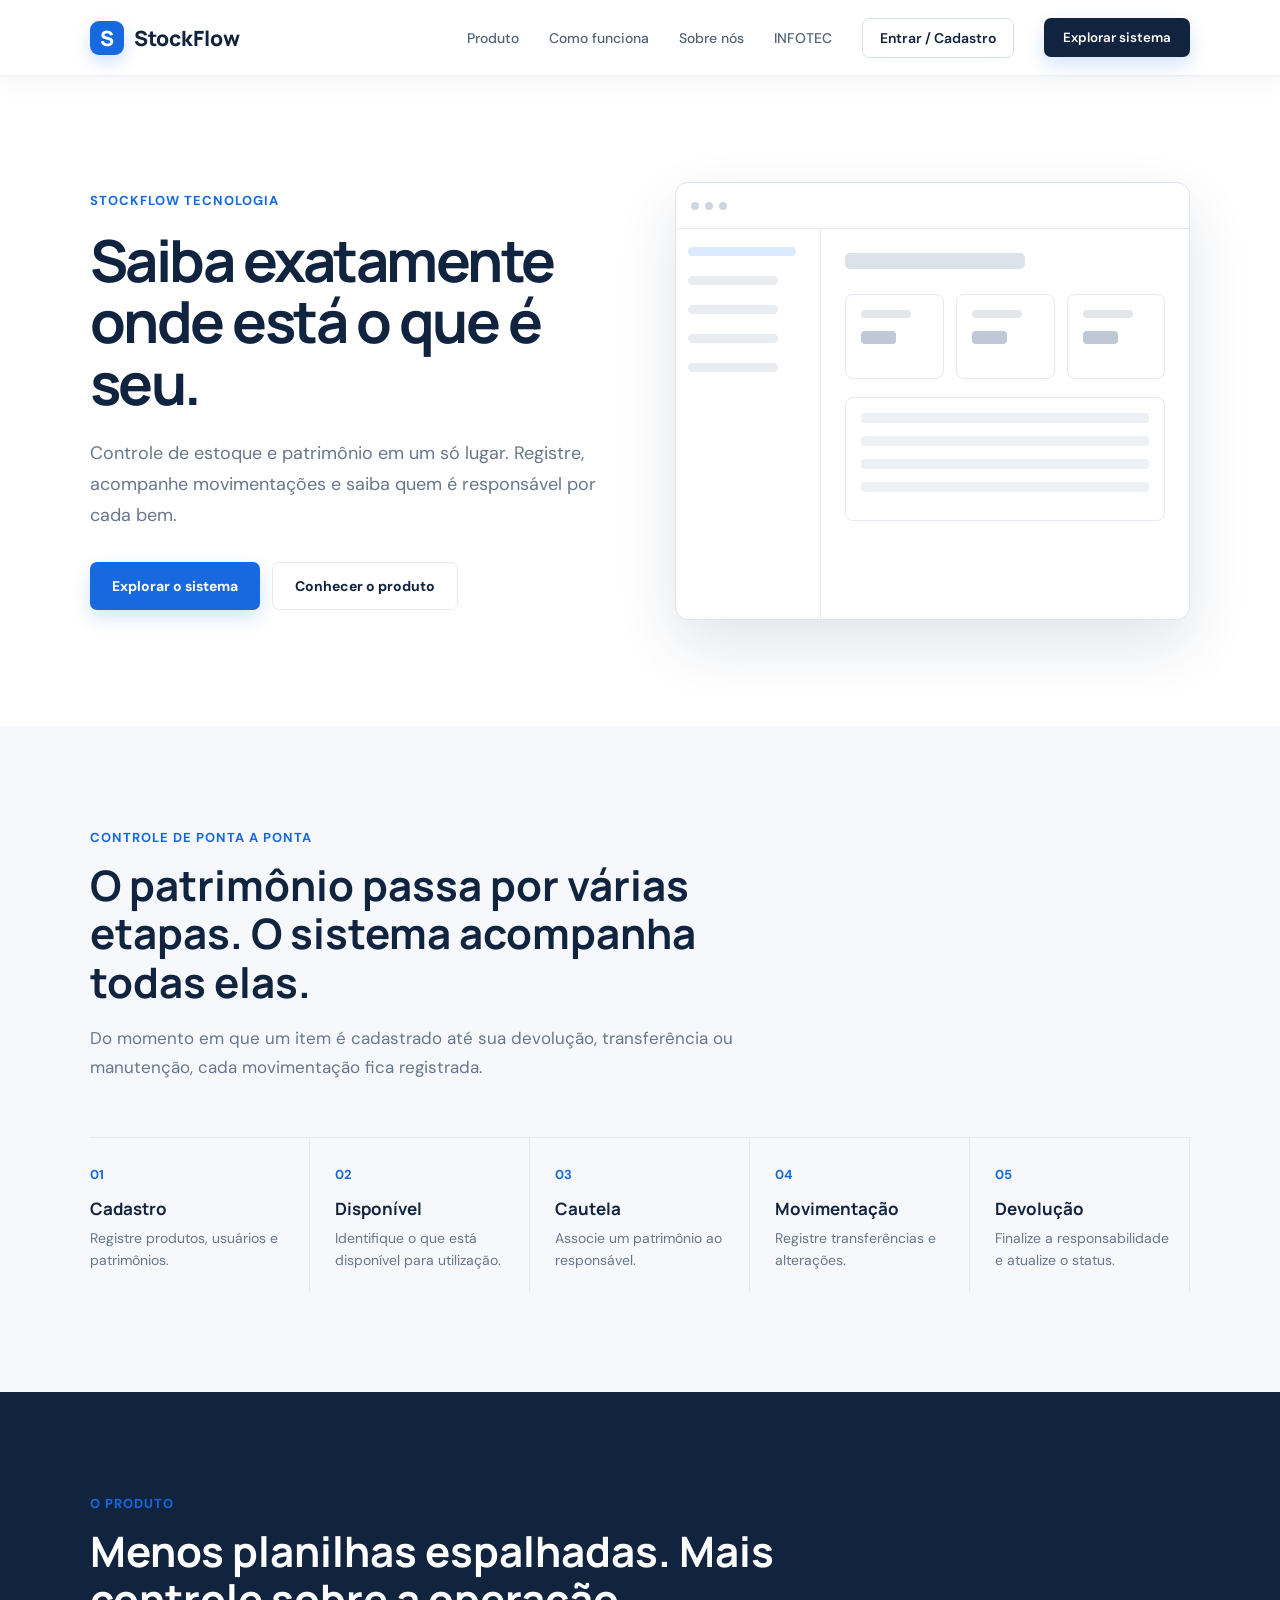
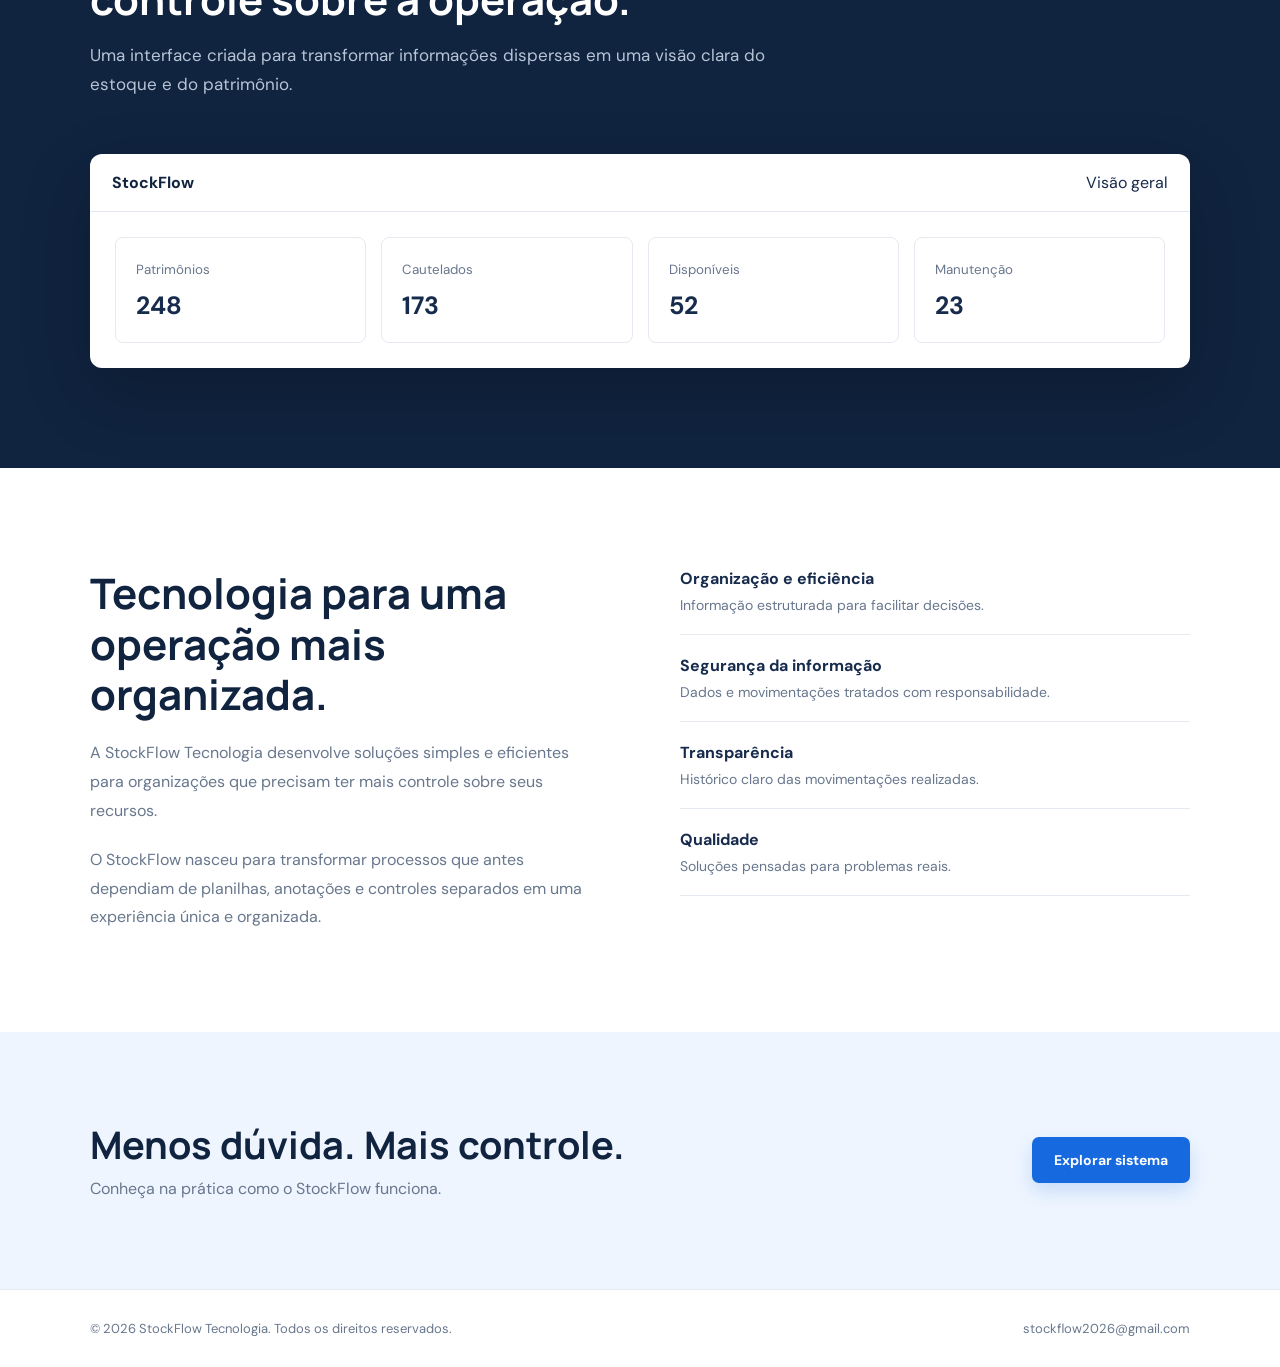
==== commit 87a4f851: "feat: adiciona suporte tecnico e filtros de patrimonios" ====
--- a/pages/index.html
+++ b/pages/index.html
@@ -1,4 +1,4 @@
-﻿<!DOCTYPE html>
+<!DOCTYPE html>
 <html lang="pt-BR">
 <head>
 <meta charset="UTF-8">
@@ -9,12 +9,1367 @@
 <link rel="preconnect" href="https://fonts.googleapis.com">
 <link rel="preconnect" href="https://fonts.gstatic.com" crossorigin>
 <link href="https://fonts.googleapis.com/css2?family=DM+Sans:wght@400;500;600;700&family=Manrope:wght@500;600;700;800&display=swap" rel="stylesheet">
-<link rel="stylesheet" href="../assets/css/stockflow-theme.css">
-
-    <link rel="stylesheet" href="../assets/css/stockflow-app.css">
+<link rel="stylesheet" href="../assets/css/theme.css">
+
+<style>
+*{
+    margin:0;
+    padding:0;
+    box-sizing:border-box;
+}
+
+:root{
+    --blue:#1769e0;
+    --blue-dark:#0e3f8c;
+    --navy:#10233f;
+    --text:#172b4d;
+    --muted:#68778d;
+    --border:#e5eaf0;
+    --bg:#f6f8fb;
+    --white:#fff;
+    --success:#198754;
+    --warning:#d98b00;
+    --danger:#d64545;
+}
+
+body{
+    font-family:"DM Sans",sans-serif;
+    color:var(--text);
+    background:var(--white);
+}
+
+button,
+input,
+select{
+    font-family:inherit;
+}
+
+button{
+    cursor:pointer;
+}
+
+/* =========================
+   LANDING
+========================= */
+
+#landing{
+    min-height:100vh;
+    display:block;
+}
+
+.header{
+    height:76px;
+    padding:0 7%;
+    display:flex;
+    align-items:center;
+    justify-content:space-between;
+    border-bottom:1px solid #edf0f4;
+    background:#fff;
+    position: relative;
+}
+
+.logo{
+    display:flex;
+    align-items:center;
+    gap:10px;
+    font-family:"Manrope",sans-serif;
+    font-weight:800;
+    font-size:21px;
+    color:var(--navy);
+}
+
+.logo-mark{
+    width:34px;
+    height:34px;
+    border-radius:9px;
+    background:var(--blue);
+    color:#fff;
+    display:flex;
+    align-items:center;
+    justify-content:center;
+    font-weight:800;
+}
+
+/* Botão do Menu Mobile (Hambúrguer) */
+.mobile-menu-btn{
+    display:none;
+    background:none;
+    border:0;
+    font-size:26px;
+    color:var(--navy);
+    cursor:pointer;
+}
+
+.nav{
+    display:flex;
+    gap:30px;
+    align-items:center;
+}
+
+.nav a{
+    color:#52627a;
+    text-decoration:none;
+    font-size:14px;
+    font-weight:500;
+}
+
+.nav a:hover{
+    color:var(--blue);
+}
+
+.nav-button{
+    border:0;
+    background:var(--navy);
+    color:white;
+    padding:11px 19px;
+    border-radius:7px;
+    font-weight:600;
+}
+
+.nav-login{
+    border:1px solid #d8e0ea;
+    background:#fff;
+    color:var(--navy);
+    padding:10px 17px;
+    border-radius:7px;
+    font-weight:600;
+    font-size:14px;
+}
+
+.nav-login:hover{
+    border-color:var(--blue);
+    color:var(--blue);
+}
+
+.hero{
+    min-height:650px;
+    display:grid;
+    grid-template-columns:1fr 1fr;
+    align-items:center;
+    gap:70px;
+    padding:80px 7%;
+}
+
+.hero-tag{
+    color:var(--blue);
+    font-weight:700;
+    font-size:13px;
+    margin-bottom:20px;
+    text-transform:uppercase;
+    letter-spacing:1px;
+}
+
+.hero h1{
+    font-family:"Manrope",sans-serif;
+    font-size:58px;
+    line-height:1.06;
+    letter-spacing:-2.5px;
+    max-width:620px;
+    color:var(--navy);
+}
+
+.hero p{
+    margin-top:25px;
+    font-size:18px;
+    line-height:1.7;
+    color:var(--muted);
+    max-width:550px;
+}
+
+.hero-actions{
+    margin-top:32px;
+    display:flex;
+    gap:12px;
+}
+
+.primary-button{
+    border:0;
+    background:var(--blue);
+    color:#fff;
+    padding:14px 22px;
+    border-radius:7px;
+    font-weight:700;
+    font-size:14px;
+}
+
+.secondary-button{
+    border:1px solid var(--border);
+    background:#fff;
+    color:var(--navy);
+    padding:14px 22px;
+    border-radius:7px;
+    font-weight:700;
+    font-size:14px;
+}
+
+.dashboard-preview{
+    border:1px solid #dfe5ed;
+    border-radius:13px;
+    background:#fff;
+    box-shadow:0 25px 60px rgba(20,45,80,.12);
+    overflow:hidden;
+}
+
+.preview-top{
+    height:46px;
+    border-bottom:1px solid var(--border);
+    display:flex;
+    align-items:center;
+    gap:6px;
+    padding:0 15px;
+}
+
+.dot{
+    width:8px;
+    height:8px;
+    border-radius:50%;
+    background:#cfd6df;
+}
+
+.preview-body{
+    display:grid;
+    grid-template-columns:145px 1fr;
+    min-height:390px;
+}
+
+.preview-side{
+    border-right:1px solid var(--border);
+    padding:18px 12px;
+}
+
+.preview-line{
+    height:9px;
+    width:75%;
+    border-radius:5px;
+    background:#e9edf2;
+    margin-bottom:20px;
+}
+
+.preview-line.active{
+    width:90%;
+    background:#dceaff;
+}
+
+.preview-main{
+    padding:24px;
+}
+
+.preview-title{
+    width:180px;
+    height:16px;
+    background:#dce2e9;
+    border-radius:5px;
+    margin-bottom:25px;
+}
+
+.preview-stats{
+    display:grid;
+    grid-template-columns:repeat(3,1fr);
+    gap:12px;
+}
+
+.preview-stat{
+    height:85px;
+    border:1px solid var(--border);
+    border-radius:8px;
+    padding:15px;
+}
+
+.preview-stat span{
+    display:block;
+    width:50px;
+    height:8px;
+    background:#e3e7ec;
+    border-radius:4px;
+    margin-bottom:13px;
+}
+
+.preview-stat strong{
+    display:block;
+    width:35px;
+    height:13px;
+    background:#bfc8d4;
+    border-radius:4px;
+}
+
+.preview-table{
+    margin-top:18px;
+    border:1px solid var(--border);
+    border-radius:8px;
+    padding:15px;
+}
+
+.table-line{
+    height:10px;
+    background:#edf0f4;
+    margin-bottom:13px;
+    border-radius:4px;
+}
+
+.section{
+    padding:100px 7%;
+}
+
+.section.gray{
+    background:var(--bg);
+}
+
+.section-title{
+    max-width:700px;
+}
+
+.section-title span{
+    color:var(--blue);
+    font-size:13px;
+    font-weight:700;
+    text-transform:uppercase;
+    letter-spacing:1px;
+}
+
+.section-title h2{
+    margin-top:14px;
+    font-family:"Manrope",sans-serif;
+    font-size:42px;
+    line-height:1.15;
+    color:var(--navy);
+}
+
+.section-title p{
+    margin-top:18px;
+    color:var(--muted);
+    font-size:17px;
+    line-height:1.7;
+}
+
+.flow{
+    margin-top:55px;
+    display:grid;
+    grid-template-columns:repeat(5,1fr);
+    border-top:1px solid var(--border);
+}
+
+.flow-item{
+    padding:25px 20px 20px 0;
+    border-right:1px solid var(--border);
+}
+
+.flow-item:not(:first-child){
+    padding-left:25px;
+}
+
+.flow-number{
+    color:var(--blue);
+    font-size:13px;
+    font-weight:700;
+}
+
+.flow-item h3{
+    margin-top:15px;
+    font-size:17px;
+}
+
+.flow-item p{
+    margin-top:8px;
+    color:var(--muted);
+    font-size:14px;
+    line-height:1.6;
+}
+
+.product-section{
+    background:var(--navy);
+    color:white;
+}
+
+.product-section .section-title h2{
+    color:white;
+}
+
+.product-section .section-title p{
+    color:#b7c4d6;
+}
+
+.product-screen{
+    margin-top:55px;
+    background:#fff;
+    color:var(--text);
+    border-radius:12px;
+    overflow:hidden;
+    box-shadow:0 25px 70px rgba(0,0,0,.2);
+}
+
+.product-header{
+    height:58px;
+    border-bottom:1px solid var(--border);
+    display:flex;
+    justify-content:space-between;
+    align-items:center;
+    padding:0 22px;
+}
+
+.product-header strong{
+    color:var(--navy);
+}
+
+.product-content{
+    padding:25px;
+    display:grid;
+    grid-template-columns:repeat(4,1fr);
+    gap:15px;
+}
+
+.product-box{
+    padding:20px;
+    border:1px solid var(--border);
+    border-radius:8px;
+}
+
+.product-box small{
+    color:var(--muted);
+}
+
+.product-box strong{
+    display:block;
+    margin-top:10px;
+    font-size:25px;
+}
+
+.about{
+    display:grid;
+    grid-template-columns:1fr 1fr;
+    gap:80px;
+    align-items:start;
+}
+
+.about-text h2{
+    font-family:"Manrope";
+    font-size:42px;
+    color:var(--navy);
+}
+
+.about-text p{
+    margin-top:20px;
+    line-height:1.8;
+    color:var(--muted);
+}
+
+.values{
+    display:grid;
+    gap:20px;
+}
+
+.value{
+    padding-bottom:20px;
+    border-bottom:1px solid var(--border);
+}
+
+.value strong{
+    font-size:16px;
+}
+
+.value p{
+    margin-top:7px;
+    color:var(--muted);
+    font-size:14px;
+}
+
+.cta{
+    padding:90px 7%;
+    background:#eef5ff;
+    display:flex;
+    justify-content:space-between;
+    align-items:center;
+    gap:30px;
+}
+
+.cta h2{
+    font-family:"Manrope";
+    color:var(--navy);
+    font-size:38px;
+}
+
+.cta p{
+    margin-top:10px;
+    color:var(--muted);
+}
+
+footer{
+    padding:30px 7%;
+    display:flex;
+    justify-content:space-between;
+    border-top:1px solid var(--border);
+    font-size:13px;
+    color:var(--muted);
+}
+
+/* =========================
+   APP ADMINISTRATIVO
+========================= */
+
+#app{
+    display:none;
+    min-height:100vh;
+    background:var(--bg);
+}
+
+.app-layout{
+    min-height:100vh;
+    display:flex;
+}
+
+.sidebar{
+    width:245px;
+    background:#fff;
+    border-right:1px solid var(--border);
+    position:fixed;
+    left:0;
+    top:0;
+    bottom:0;
+    padding:25px 15px;
+    z-index: 100;
+    transition: transform 0.3s ease;
+}
+
+.sidebar .logo{
+    padding:0 12px 30px;
+}
+
+.menu-label{
+    font-size:11px;
+    color:#9aa6b5;
+    font-weight:700;
+    text-transform:uppercase;
+    letter-spacing:1px;
+    padding:0 12px;
+    margin:20px 0 9px;
+}
+
+.menu-button{
+    width:100%;
+    border:0;
+    background:transparent;
+    text-align:left;
+    padding:11px 12px;
+    border-radius:7px;
+    color:#617087;
+    font-size:14px;
+    margin-bottom:3px;
+}
+
+.menu-button:hover,
+.menu-button.active{
+    background:#eef5ff;
+    color:var(--blue);
+    font-weight:600;
+}
+
+.main{
+    margin-left:245px;
+    width:calc(100% - 245px);
+}
+
+.app-top{
+    height:72px;
+    background:#fff;
+    border-bottom:1px solid var(--border);
+    display:flex;
+    align-items:center;
+    justify-content:space-between;
+    padding:0 35px;
+}
+
+.back-button{
+    border:1px solid var(--border);
+    background:white;
+    padding:9px 14px;
+    border-radius:6px;
+    color:#53647a;
+    font-size:13px;
+}
+
+.user-profile{
+    font-size:13px;
+    color:#65748a;
+}
+
+.page{
+    display:none;
+    padding:35px;
+}
+
+.page.active{
+    display:block;
+}
+
+.page-header{
+    display:flex;
+    justify-content:space-between;
+    align-items:flex-start;
+    margin-bottom:28px;
+}
+
+.page-header h1{
+    font-family:"Manrope";
+    font-size:28px;
+    color:var(--navy);
+}
+
+.page-header p{
+    color:var(--muted);
+    font-size:14px;
+    margin-top:7px;
+}
+
+.stats{
+    display:grid;
+    grid-template-columns:repeat(4,1fr);
+    gap:15px;
+    margin-bottom:25px;
+}
+
+.stat-card{
+    background:white;
+    border:1px solid var(--border);
+    border-radius:8px;
+    padding:20px;
+}
+
+.stat-card small{
+    color:var(--muted);
+    font-size:13px;
+}
+
+.stat-card strong{
+    display:block;
+    font-size:28px;
+    margin-top:8px;
+    color:var(--navy);
+}
+
+.stat-card .blue{
+    color:var(--blue);
+}
+
+.stat-card .green{
+    color:var(--success);
+}
+
+.stat-card .orange{
+    color:var(--warning);
+}
+
+.content-box{
+    background:#fff;
+    border:1px solid var(--border);
+    border-radius:8px;
+    overflow:hidden;
+}
+
+.box-header{
+    padding:18px 20px;
+    border-bottom:1px solid var(--border);
+    display:flex;
+    align-items:center;
+    justify-content:space-between;
+}
+
+.box-header h3{
+    font-size:15px;
+}
+
+.table{
+    width:100%;
+    border-collapse:collapse;
+}
+
+.table th,
+.table td{
+    text-align:left;
+    padding:15px 20px;
+    border-bottom:1px solid #edf0f3;
+    font-size:13px;
+}
+
+.table th{
+    color:#78869a;
+    font-weight:600;
+    background:#fafbfd;
+}
+
+.table td{
+    color:#45556d;
+}
+
+.status{
+    display:inline-block;
+    padding:5px 9px;
+    border-radius:20px;
+    font-size:11px;
+    font-weight:700;
+}
+
+.status.available{
+    color:var(--success);
+    background:#eaf7f0;
+}
+
+.status.cautioned{
+    color:var(--blue);
+    background:#eaf2ff;
+}
+
+.status.maintenance{
+    color:var(--warning);
+    background:#fff5df;
+}
+
+.form{
+    background:white;
+    border:1px solid var(--border);
+    border-radius:8px;
+    padding:25px;
+    max-width:800px;
+}
+
+.form-grid{
+    display:grid;
+    grid-template-columns:1fr 1fr;
+    gap:20px;
+}
+
+.field{
+    display:flex;
+    flex-direction:column;
+    gap:7px;
+}
+
+.field.full{
+    grid-column:1 / -1;
+}
+
+.field label{
+    font-size:13px;
+    font-weight:600;
+    color:#45556d;
+}
+
+.field input,
+.field select{
+    border:1px solid #dce2e9;
+    padding:12px;
+    border-radius:6px;
+    outline:none;
+    color:var(--text);
+    background:#fff;
+}
+
+.field input:focus,
+.field select:focus{
+    border-color:var(--blue);
+}
+
+.form-actions{
+    margin-top:25px;
+    display:flex;
+    justify-content:flex-end;
+    gap:10px;
+}
+
+.action-button{
+    border:0;
+    background:var(--blue);
+    color:white;
+    padding:11px 17px;
+    border-radius:6px;
+    font-weight:600;
+}
+
+.cancel-button{
+    border:1px solid var(--border);
+    background:white;
+    padding:11px 17px;
+    border-radius:6px;
+}
+
+.module-grid{
+    display:grid;
+    grid-template-columns:repeat(3,1fr);
+    gap:15px;
+}
+
+.module{
+    background:white;
+    border:1px solid var(--border);
+    border-radius:8px;
+    padding:22px;
+    cursor:pointer;
+    transition:.15s;
+}
+
+.module:hover{
+    border-color:#bfd5f7;
+    transform:translateY(-2px);
+}
+
+.module-number{
+    font-size:12px;
+    color:var(--blue);
+    font-weight:700;
+}
+
+.module h3{
+    margin-top:12px;
+    font-size:17px;
+}
+
+.module p{
+    margin-top:8px;
+    color:var(--muted);
+    font-size:13px;
+    line-height:1.6;
+}
+
+.alert{
+    padding:13px 16px;
+    background:#eef5ff;
+    color:#285d9f;
+    border-radius:6px;
+    margin-bottom:20px;
+    font-size:13px;
+    display:none;
+}
+
+/* =========================
+   LOGIN CLIENTE
+========================= */
+
+#client-login{
+    display:none;
+    min-height:100vh;
+    background:#f6f8fb;
+}
+
+.login-wrapper{
+    min-height:100vh;
+    display:flex;
+    align-items:center;
+    justify-content:center;
+    padding:30px;
+}
+
+.login-card{
+    width:100%;
+    max-width:420px;
+    background:#fff;
+    border:1px solid var(--border);
+    border-radius:12px;
+    padding:38px;
+    box-shadow:0 20px 50px rgba(20,45,80,.08);
+}
+
+.login-logo{
+    display:flex;
+    align-items:center;
+    gap:10px;
+    font-family:"Manrope";
+    font-size:20px;
+    font-weight:800;
+    color:var(--navy);
+    margin-bottom:35px;
+}
+
+.login-card h1{
+    font-family:"Manrope";
+    color:var(--navy);
+    font-size:27px;
+}
+
+.login-card > p{
+    color:var(--muted);
+    font-size:14px;
+    line-height:1.6;
+    margin-top:9px;
+    margin-bottom:28px;
+}
+
+.login-form{
+    display:flex;
+    flex-direction:column;
+    gap:16px;
+}
+
+.login-field{
+    display:flex;
+    flex-direction:column;
+    gap:7px;
+}
+
+.login-field label{
+    font-size:13px;
+    font-weight:600;
+    color:#45556d;
+}
+
+.login-field input{
+    width:100%;
+    padding:13px;
+    border:1px solid #dce2e9;
+    border-radius:7px;
+    outline:none;
+    font-size:14px;
+}
+
+.login-field input:focus{
+    border-color:var(--blue);
+}
+
+.login-button{
+    margin-top:5px;
+    width:100%;
+    border:0;
+    background:var(--blue);
+    color:#fff;
+    padding:13px;
+    border-radius:7px;
+    font-weight:700;
+    font-size:14px;
+}
+
+.login-button:hover{
+    background:#125bc5;
+}
+
+.login-error{
+    display:none;
+    padding:11px 13px;
+    background:#fff0f0;
+    color:var(--danger);
+    border-radius:6px;
+    font-size:13px;
+}
+
+.demo-login{
+    margin-top:20px;
+    padding-top:18px;
+    border-top:1px solid var(--border);
+    text-align:center;
+    font-size:12px;
+    color:#8a97a8;
+}
+
+.login-back{
+    margin-top:22px;
+    width:100%;
+    border:0;
+    background:transparent;
+    color:#607087;
+    font-size:13px;
+}
+
+/* =========================
+   PORTAL DO CLIENTE
+========================= */
+
+#client-portal{
+    display:none;
+    min-height:100vh;
+    background:var(--bg);
+}
+
+.client-layout{
+    min-height:100vh;
+    display:flex;
+}
+
+.client-sidebar{
+    width:235px;
+    position:fixed;
+    top:0;
+    bottom:0;
+    left:0;
+    background:#fff;
+    border-right:1px solid var(--border);
+    padding:25px 15px;
+    z-index: 100;
+    transition: transform 0.3s ease;
+}
+
+.client-sidebar .logo{
+    padding:0 12px 30px;
+}
+
+.client-client-label{
+    padding:12px;
+    margin-bottom:20px;
+    background:#f6f8fb;
+    border-radius:8px;
+}
+
+.client-client-label small{
+    display:block;
+    color:#8996a8;
+    font-size:11px;
+}
+
+.client-client-label strong{
+    display:block;
+    margin-top:4px;
+    color:var(--navy);
+    font-size:14px;
+}
+
+.client-menu{
+    width:100%;
+    border:0;
+    background:transparent;
+    text-align:left;
+    padding:11px 12px;
+    border-radius:7px;
+    color:#617087;
+    font-size:14px;
+    margin-bottom:3px;
+}
+
+.client-menu:hover,
+.client-menu.active{
+    background:#eef5ff;
+    color:var(--blue);
+    font-weight:600;
+}
+
+.client-logout{
+    position:absolute;
+    bottom:25px;
+    left:15px;
+    width:calc(100% - 30px);
+    border:1px solid var(--border);
+    background:#fff;
+    color:#65748a;
+    padding:10px;
+    border-radius:7px;
+    font-size:13px;
+}
+
+.client-main{
+    margin-left:235px;
+    width:calc(100% - 235px);
+}
+
+.client-top{
+    height:72px;
+    background:#fff;
+    border-bottom:1px solid var(--border);
+    display:flex;
+    justify-content:space-between;
+    align-items:center;
+    padding:0 35px;
+}
+
+.client-top-title{
+    font-size:14px;
+    color:#65748a;
+}
+
+.client-top-user{
+    font-size:13px;
+    color:#52627a;
+}
+
+.client-page{
+    display:none;
+    padding:35px;
+}
+
+.client-page.active{
+    display:block;
+}
+
+.client-welcome{
+    margin-bottom:28px;
+}
+
+.client-welcome h1{
+    font-family:"Manrope";
+    font-size:29px;
+    color:var(--navy);
+}
+
+.client-welcome p{
+    color:var(--muted);
+    font-size:14px;
+    margin-top:7px;
+}
+
+.client-stats{
+    display:grid;
+    grid-template-columns:repeat(3,1fr);
+    gap:15px;
+    margin-bottom:25px;
+}
+
+.client-stat{
+    background:#fff;
+    border:1px solid var(--border);
+    border-radius:8px;
+    padding:22px;
+}
+
+.client-stat small{
+    color:var(--muted);
+    font-size:13px;
+}
+
+.client-stat strong{
+    display:block;
+    font-size:29px;
+    color:var(--navy);
+    margin-top:8px;
+}
+
+.client-stat .blue{
+    color:var(--blue);
+}
+
+.client-stat .green{
+    color:var(--success);
+}
+
+.client-stat .orange{
+    color:var(--warning);
+}
+
+.client-info{
+    padding:18px 20px;
+    background:#eef5ff;
+    border:1px solid #dceaff;
+    border-radius:8px;
+    margin-bottom:25px;
+}
+
+.client-info strong{
+    color:var(--navy);
+    font-size:14px;
+}
+
+.client-info p{
+    margin-top:5px;
+    color:#617087;
+    font-size:13px;
+}
+
+.client-empty{
+    padding:45px;
+    text-align:center;
+    color:var(--muted);
+}
+
+/* Botão para abrir o menu lateral no telemóvel dentro do painel administrativo e cliente */
+.mobile-toggle-btn {
+    display: none;
+    background: none;
+    border: 1px solid var(--border);
+    padding: 6px 10px;
+    border-radius: 6px;
+    font-size: 16px;
+    cursor: pointer;
+    color: var(--navy);
+}
+
+/* Overlay escuro para quando o menu mobile estiver aberto */
+.sidebar-overlay {
+    display: none;
+    position: fixed;
+    top: 0; left: 0; right: 0; bottom: 0;
+    background: rgba(0,0,0,0.4);
+    z-index: 99;
+}
+
+/* =========================
+   RESPONSIVE
+========================= */
+
+@media(max-width:900px){
+
+    /* Menu superior da Landing Page */
+    .mobile-menu-btn{
+        display:block;
+    }
+
+    .nav{
+        display:none;
+        flex-direction:column;
+        position:absolute;
+        top:100%;
+        left:0;
+        width:100%;
+        background:#fff;
+        padding:20px;
+        box-shadow:0 10px 20px rgba(0,0,0,0.1);
+        border-bottom:1px solid var(--border);
+        align-items:flex-start;
+        gap:15px;
+        z-index: 1000;
+    }
+
+    .nav.active{
+        display:flex;
+    }
+
+    .hero{
+        grid-template-columns:1fr;
+        padding-top:60px;
+    }
+
+    .hero h1{
+        font-size:42px;
+    }
+
+    .flow{
+        grid-template-columns:1fr;
+    }
+
+    .flow-item,
+    .flow-item:not(:first-child){
+        padding:20px 0;
+        border-right:0;
+        border-bottom:1px solid var(--border);
+    }
+
+    .about{
+        grid-template-columns:1fr;
+    }
+
+    .product-content{
+        grid-template-columns:1fr 1fr;
+    }
+
+    /* Sistema Admin e Cliente Mobile: esconde a sidebar por padrão e abre com botão */
+    .sidebar,
+    .client-sidebar{
+        transform: translateX(-100%);
+    }
+
+    .sidebar.mobile-open,
+    .client-sidebar.mobile-open{
+        transform: translateX(0);
+    }
+
+    .sidebar-overlay.active {
+        display: block;
+    }
+
+    .mobile-toggle-btn {
+        display: inline-block;
+    }
+
+    .main{
+        margin-left:0;
+        width:100%;
+    }
+
+    .client-main{
+        margin-left:0;
+        width:100%;
+    }
+
+    .stats{
+        grid-template-columns:1fr 1fr;
+    }
+
+    .module-grid{
+        grid-template-columns:1fr 1fr;
+    }
+}
+
+@media(max-width:650px){
+
+    .header{
+        padding:0 20px;
+    }
+
+    .hero,
+    .section,
+    .cta{
+        padding-left:20px;
+        padding-right:20px;
+    }
+
+    .hero h1{
+        font-size:34px;
+    }
+
+    .hero-actions{
+        flex-direction:column;
+    }
+
+    .preview-body{
+        grid-template-columns:75px 1fr;
+    }
+
+    .preview-stats{
+        grid-template-columns:1fr;
+    }
+
+    .product-content{
+        grid-template-columns:1fr;
+    }
+
+    footer,
+    .cta{
+        flex-direction:column;
+        align-items:flex-start;
+    }
+
+    .app-top,
+    .client-top{
+        padding:0 15px;
+    }
+
+    .page,
+    .client-page{
+        padding:20px 15px;
+    }
+
+    .page-header{
+        flex-direction:column;
+        gap:15px;
+    }
+
+    .stats,
+    .client-stats{
+        grid-template-columns:1fr;
+    }
+
+    .module-grid{
+        grid-template-columns:1fr;
+    }
+
+    .form-grid{
+        grid-template-columns:1fr;
+    }
+
+    .field.full{
+        grid-column:auto;
+    }
+
+    .content-box{
+        overflow-x:auto;
+    }
+
+    .table{
+        min-width:650px;
+    }
+
+    .login-card{
+        padding:28px 22px;
+    }
+}
+</style>
 </head>
 
 <body>
+
+<!-- Overlay escuro para mobile menu -->
+<div class="sidebar-overlay" id="sidebarOverlay" onclick="closeAllSidebars()"></div>
 
 <!-- =========================
      LANDING PAGE
@@ -29,37 +1384,32 @@
         StockFlow
     </div>
 
-    <button type="button" class="menu-toggle" id="menuToggle"
-            aria-label="Abrir menu" aria-expanded="false" aria-controls="siteNav">
-        <span></span><span></span><span></span>
+    <!-- Botão menu mobile landing -->
+    <button class="mobile-menu-btn" onclick="toggleLandingNav()">
+        ☰
     </button>
 
-    <nav class="nav" id="siteNav" aria-label="NavegaÃ§Ã£o principal">
-
-        <a href="#produto">Produto</a>
-
-        <a href="#como-funciona">
+    <nav class="nav" id="landingNav">
+
+        <a href="#produto" onclick="closeLandingNav()">Produto</a>
+
+        <a href="#como-funciona" onclick="closeLandingNav()">
             Como funciona
         </a>
 
-        <a href="#sobre">
-            Sobre nÃ³s
+        <a href="#sobre" onclick="closeLandingNav()">
+            Sobre nós
         </a>
 
-        <a href="#equipe">
-            Equipe
+        <a href="infotec.html">
+            INFOTEC
         </a>
 
-        <a href="infotec.html">
-            Infotec
-        </a>
-
-        <a href="Indexsup.html">
-            Suporte
-        </a>
+            
+        
 
         <button class="nav-login" onclick="openClientLogin()">
-            Entrar
+            Entrar / Cadastro
         </button>
 
         <button class="nav-button" onclick="openApp()">
@@ -80,13 +1430,13 @@
         </div>
 
         <h1>
-            Saiba exatamente onde estÃ¡ o que Ã© seu.
+            Saiba exatamente onde está o que é seu.
         </h1>
 
         <p>
-            Controle de estoque e patrimÃ´nio em um sÃ³ lugar.
-            Registre, acompanhe movimentaÃ§Ãµes e saiba quem Ã©
-            responsÃ¡vel por cada bem.
+            Controle de estoque e patrimônio em um só lugar.
+            Registre, acompanhe movimentações e saiba quem é
+            responsável por cada bem.
         </p>
 
         <div class="hero-actions">
@@ -171,14 +1521,14 @@
         <span>Controle de ponta a ponta</span>
 
         <h2>
-            O patrimÃ´nio passa por vÃ¡rias etapas.
+            O patrimônio passa por várias etapas.
             O sistema acompanha todas elas.
         </h2>
 
         <p>
-            Do momento em que um item Ã© cadastrado atÃ© sua
-            devoluÃ§Ã£o, transferÃªncia ou manutenÃ§Ã£o, cada
-            movimentaÃ§Ã£o fica registrada.
+            Do momento em que um item é cadastrado até sua
+            devolução, transferência ou manutenção, cada
+            movimentação fica registrada.
         </p>
 
     </div>
@@ -189,30 +1539,30 @@
         <div class="flow-item">
             <span class="flow-number">01</span>
             <h3>Cadastro</h3>
-            <p>Registre produtos, usuÃ¡rios e patrimÃ´nios.</p>
+            <p>Registre produtos, usuários e patrimônios.</p>
         </div>
 
         <div class="flow-item">
             <span class="flow-number">02</span>
-            <h3>DisponÃ­vel</h3>
-            <p>Identifique o que estÃ¡ disponÃ­vel para utilizaÃ§Ã£o.</p>
+            <h3>Disponível</h3>
+            <p>Identifique o que está disponível para utilização.</p>
         </div>
 
         <div class="flow-item">
             <span class="flow-number">03</span>
             <h3>Cautela</h3>
-            <p>Associe um patrimÃ´nio ao responsÃ¡vel.</p>
+            <p>Associe um patrimônio ao responsável.</p>
         </div>
 
         <div class="flow-item">
             <span class="flow-number">04</span>
-            <h3>MovimentaÃ§Ã£o</h3>
-            <p>Registre transferÃªncias e alteraÃ§Ãµes.</p>
+            <h3>Movimentação</h3>
+            <p>Registre transferências e alterações.</p>
         </div>
 
         <div class="flow-item">
             <span class="flow-number">05</span>
-            <h3>DevoluÃ§Ã£o</h3>
+            <h3>Devolução</h3>
             <p>Finalize a responsabilidade e atualize o status.</p>
         </div>
 
@@ -229,12 +1579,12 @@
 
         <h2>
             Menos planilhas espalhadas.
-            Mais controle sobre a operaÃ§Ã£o.
+            Mais controle sobre a operação.
         </h2>
 
         <p>
-            Uma interface criada para transformar informaÃ§Ãµes
-            dispersas em uma visÃ£o clara do estoque e do patrimÃ´nio.
+            Uma interface criada para transformar informações
+            dispersas em uma visão clara do estoque e do patrimônio.
         </p>
 
     </div>
@@ -244,29 +1594,29 @@
 
         <div class="product-header">
             <strong>StockFlow</strong>
-            <span>VisÃ£o geral</span>
+            <span>Visão geral</span>
         </div>
 
         <div class="product-content">
 
             <div class="product-box">
-                <small>PatrimÃ´nios</small>
-                <strong id="liveTotal">248</strong>
+                <small>Patrimônios</small>
+                <strong>248</strong>
             </div>
 
             <div class="product-box">
                 <small>Cautelados</small>
-                <strong id="liveCautelados">173</strong>
+                <strong>173</strong>
             </div>
 
             <div class="product-box">
-                <small>DisponÃ­veis</small>
-                <strong id="liveDisponiveis">52</strong>
+                <small>Disponíveis</small>
+                <strong>52</strong>
             </div>
 
             <div class="product-box">
-                <small>ManutenÃ§Ã£o</small>
-                <strong id="liveManutencao">23</strong>
+                <small>Manutenção</small>
+                <strong>23</strong>
             </div>
 
         </div>
@@ -283,19 +1633,19 @@
         <div class="about-text">
 
             <h2>
-                Tecnologia para uma operaÃ§Ã£o mais organizada.
+                Tecnologia para uma operação mais organizada.
             </h2>
 
             <p>
-                A StockFlow Tecnologia desenvolve soluÃ§Ãµes
-                simples e eficientes para organizaÃ§Ãµes que
+                A StockFlow Tecnologia desenvolve soluções
+                simples e eficientes para organizações que
                 precisam ter mais controle sobre seus recursos.
             </p>
 
             <p>
                 O StockFlow nasceu para transformar processos
-                que antes dependiam de planilhas, anotaÃ§Ãµes e
-                controles separados em uma experiÃªncia Ãºnica
+                que antes dependiam de planilhas, anotações e
+                controles separados em uma experiência única
                 e organizada.
             </p>
 
@@ -305,30 +1655,30 @@
         <div class="values">
 
             <div class="value">
-                <strong>OrganizaÃ§Ã£o e eficiÃªncia</strong>
+                <strong>Organização e eficiência</strong>
                 <p>
-                    InformaÃ§Ã£o estruturada para facilitar decisÃµes.
+                    Informação estruturada para facilitar decisões.
                 </p>
             </div>
 
             <div class="value">
-                <strong>SeguranÃ§a da informaÃ§Ã£o</strong>
+                <strong>Segurança da informação</strong>
                 <p>
-                    Dados e movimentaÃ§Ãµes tratados com responsabilidade.
+                    Dados e movimentações tratados com responsabilidade.
                 </p>
             </div>
 
             <div class="value">
-                <strong>TransparÃªncia</strong>
+                <strong>Transparência</strong>
                 <p>
-                    HistÃ³rico claro das movimentaÃ§Ãµes realizadas.
+                    Histórico claro das movimentações realizadas.
                 </p>
             </div>
 
             <div class="value">
                 <strong>Qualidade</strong>
                 <p>
-                    SoluÃ§Ãµes pensadas para problemas reais.
+                    Soluções pensadas para problemas reais.
                 </p>
             </div>
 
@@ -339,64 +1689,16 @@
 </section>
 
 
-<section class="section gray" id="equipe">
-
-    <div class="team-header">
-        <div>
-            <span class="team-label">QUEM SOMOS</span>
-            <h2>A equipe por trÃ¡s do projeto.</h2>
-        </div>
+<section class="cta">
+
+    <div>
+
+        <h2>
+            Menos dúvida. Mais controle.
+        </h2>
+
         <p>
-            Quatro pessoas, diferentes responsabilidades e
-            um projeto construÃ­do em conjunto.
-        </p>
-    </div>
-
-    <div class="team-grid">
-
-        <article class="member">
-            <span class="member-number">01</span>
-            <div class="member-initial">G</div>
-            <strong>Guto Medeiros</strong>
-            <span class="member-role">Front-end e Back-end Â· Administrador do sistema</span>
-        </article>
-
-        <article class="member">
-            <span class="member-number">02</span>
-            <div class="member-initial">Y</div>
-            <strong>Yasmin</strong>
-            <span class="member-role">Front-end</span>
-        </article>
-
-        <article class="member">
-            <span class="member-number">03</span>
-            <div class="member-initial">T</div>
-            <strong>Thiago</strong>
-            <span class="member-role">Back-end Â· Administrador do sistema</span>
-        </article>
-
-        <article class="member">
-            <span class="member-number">04</span>
-            <div class="member-initial">M</div>
-            <strong>Masxuel</strong>
-            <span class="member-role">LÃ­der do projeto Â· Front-end</span>
-        </article>
-
-    </div>
-
-</section>
-
-
-<section class="cta">
-
-    <div>
-
-        <h2>
-            Menos dÃºvida. Mais controle.
-        </h2>
-
-        <p>
-            ConheÃ§a na prÃ¡tica como o StockFlow funciona.
+            Conheça na prática como o StockFlow funciona.
         </p>
 
     </div>
@@ -411,7 +1713,7 @@
 <footer>
 
     <span>
-        Â© 2026 StockFlow Tecnologia. Todos os direitos reservados.
+        © 2026 StockFlow Tecnologia. Todos os direitos reservados.
     </span>
 
     <span>
@@ -432,7 +1734,7 @@
 <div class="app-layout">
 
 
-<aside class="sidebar">
+<aside class="sidebar" id="adminSidebar">
 
     <div class="logo">
         <div class="logo-mark">S</div>
@@ -446,25 +1748,25 @@
 
     <button class="menu-button active"
             data-screen="dashboard"
-            onclick="navigate('dashboard')">
+            onclick="navigate('dashboard'); closeAllSidebars();">
         Dashboard
     </button>
 
 
     <div class="menu-label">
-        PatrimÃ´nio
+        Patrimônio
     </div>
 
     <button class="menu-button"
             data-screen="patrimonios"
-            onclick="navigate('patrimonios')">
-        PatrimÃ´nios
+            onclick="navigate('patrimonios'); closeAllSidebars();">
+        Patrimônios
     </button>
 
     <button class="menu-button"
             data-screen="cadastro-patrimonio"
-            onclick="navigate('cadastro-patrimonio')">
-        Novo patrimÃ´nio
+            onclick="navigate('cadastro-patrimonio'); closeAllSidebars();">
+        Novo patrimônio
     </button>
 
 
@@ -474,14 +1776,14 @@
 
     <button class="menu-button"
             data-screen="usuarios"
-            onclick="navigate('usuarios')">
-        UsuÃ¡rios
+            onclick="navigate('usuarios'); closeAllSidebars();">
+        Usuários
     </button>
 
     <button class="menu-button"
             data-screen="cadastro-usuario"
-            onclick="navigate('cadastro-usuario')">
-        Novo usuÃ¡rio
+            onclick="navigate('cadastro-usuario'); closeAllSidebars();">
+        Novo usuário
     </button>
 
 
@@ -491,16 +1793,16 @@
 
     <button class="menu-button"
             data-screen="estoque"
-            onclick="navigate('estoque')">
+            onclick="navigate('estoque'); closeAllSidebars();">
         Estoque
     </button>
 
     <button class="menu-button"
             data-screen="movimentacoes"
-            onclick="navigate('movimentacoes')">
-        MovimentaÃ§Ãµes
+            onclick="navigate('movimentacoes'); closeAllSidebars();">
+        Movimentações
     </button>
-
+    <button class="menu-button" style="color: #d64545; margin-top: 30px;" onclick="logoutAdmin()">Sair da conta</button>
 </aside>
 
 
@@ -508,14 +1810,15 @@
 
     <header class="app-top">
 
-        <button class="back-button" onclick="goBack()">
-            â† Voltar
-        </button>
+        <div style="display: flex; align-items: center; gap: 10px;">
+            <button class="mobile-toggle-btn" onclick="toggleAdminSidebar()">☰ Menu</button>
+            <button class="back-button" onclick="goBack()">
+                ← Voltar
+            </button>
+        </div>
 
         <div class="user-profile">
-            <span id="adminNome">Guto Medeiros Â· Administrador</span>
-            <a class="back-button" href="Indexsup.html">Suporte</a>
-            <button type="button" class="back-button" onclick="logoutAdmin()">Sair</button>
+            Yasmin · Administrador
         </div>
 
     </header>
@@ -528,8 +1831,8 @@
         <div class="page-header">
 
             <div>
-                <h1>VisÃ£o geral</h1>
-                <p>Acompanhe o patrimÃ´nio e o estoque.</p>
+                <h1>Visão geral</h1>
+                <p>Acompanhe o patrimônio e o estoque.</p>
             </div>
 
         </div>
@@ -538,12 +1841,12 @@
         <div class="stats">
 
             <div class="stat-card">
-                <small>Total de patrimÃ´nios</small>
+                <small>Total de patrimônios</small>
                 <strong>248</strong>
             </div>
 
             <div class="stat-card">
-                <small>DisponÃ­veis</small>
+                <small>Disponíveis</small>
                 <strong class="blue">52</strong>
             </div>
 
@@ -553,7 +1856,7 @@
             </div>
 
             <div class="stat-card">
-                <small>Em manutenÃ§Ã£o</small>
+                <small>Em manutenção</small>
                 <strong class="orange">23</strong>
             </div>
 
@@ -567,11 +1870,11 @@
 
                 <span class="module-number">01</span>
 
-                <h3>PatrimÃ´nios</h3>
+                <h3>Patrimônios</h3>
 
                 <p>
                     Consulte todos os bens cadastrados,
-                    seus responsÃ¡veis e respectivos status.
+                    seus responsáveis e respectivos status.
                 </p>
 
             </div>
@@ -582,11 +1885,11 @@
 
                 <span class="module-number">02</span>
 
-                <h3>UsuÃ¡rios</h3>
+                <h3>Usuários</h3>
 
                 <p>
-                    Gerencie os usuÃ¡rios responsÃ¡veis
-                    pelos patrimÃ´nios.
+                    Gerencie os usuários responsáveis
+                    pelos patrimônios.
                 </p>
 
             </div>
@@ -600,7 +1903,7 @@
                 <h3>Estoque</h3>
 
                 <p>
-                    Acompanhe entradas, saÃ­das e nÃ­veis
+                    Acompanhe entradas, saídas e níveis
                     de estoque.
                 </p>
 
@@ -612,10 +1915,10 @@
 
                 <span class="module-number">04</span>
 
-                <h3>MovimentaÃ§Ãµes</h3>
+                <h3>Movimentações</h3>
 
                 <p>
-                    Consulte o histÃ³rico de movimentaÃ§Ãµes
+                    Consulte o histórico de movimentações
                     realizadas no sistema.
                 </p>
 
@@ -627,7 +1930,7 @@
 
                 <span class="module-number">05</span>
 
-                <h3>Cadastrar patrimÃ´nio</h3>
+                <h3>Cadastrar patrimônio</h3>
 
                 <p>
                     Adicione um novo bem ao controle patrimonial.
@@ -641,10 +1944,10 @@
 
                 <span class="module-number">06</span>
 
-                <h3>Cadastrar usuÃ¡rio</h3>
+                <h3>Cadastrar usuário</h3>
 
                 <p>
-                    Cadastre uma nova pessoa responsÃ¡vel.
+                    Cadastre uma nova pessoa responsável.
                 </p>
 
             </div>
@@ -654,34 +1957,34 @@
     </section>
 
 
-    <!-- PATRIMÃ”NIOS -->
+    <!-- PATRIMÔNIOS -->
 
     <section class="page" id="patrimonios">
 
         <div class="page-header">
 
             <div>
-                <h1>PatrimÃ´nios</h1>
+                <h1>Patrimônios</h1>
                 <p>Controle todos os bens cadastrados.</p>
             </div>
 
             <button class="action-button"
                     onclick="navigate('cadastro-patrimonio')">
-                + Novo patrimÃ´nio
+                + Novo patrimônio
             </button>
 
         </div>
 
 
         <div class="alert" id="patrimonioAlert">
-            PatrimÃ´nio cadastrado com sucesso.
+            Patrimônio cadastrado com sucesso.
         </div>
 
 
         <div class="content-box">
 
             <div class="box-header">
-                <h3>PatrimÃ´nios cadastrados</h3>
+                <h3>Patrimônios cadastrados</h3>
             </div>
 
             <table class="table">
@@ -689,11 +1992,12 @@
                 <thead>
 
                     <tr>
-                        <th>PatrimÃ´nio</th>
-                        <th>DescriÃ§Ã£o</th>
+                        <th>Patrimônio</th>
+                        <th>Descrição</th>
                         <th>Categoria</th>
-                        <th>ResponsÃ¡vel</th>
+                        <th>Responsável</th>
                         <th>Status</th>
+                        <th>Ações</th>
                     </tr>
 
                 </thead>
@@ -703,8 +2007,8 @@
                     <tr>
                         <td>PT-0001</td>
                         <td>Notebook Dell Latitude</td>
-                        <td>InformÃ¡tica</td>
-                        <td>JoÃ£o Silva</td>
+                        <td>Informática</td>
+                        <td>João Silva</td>
                         <td>
                             <span class="status cautioned">
                                 Cautelado
@@ -715,11 +2019,11 @@
                     <tr>
                         <td>PT-0002</td>
                         <td>Monitor 24"</td>
-                        <td>InformÃ¡tica</td>
-                        <td>â€”</td>
+                        <td>Informática</td>
+                        <td>—</td>
                         <td>
                             <span class="status available">
-                                DisponÃ­vel
+                                Disponível
                             </span>
                         </td>
                     </tr>
@@ -739,11 +2043,11 @@
                     <tr>
                         <td>PT-0004</td>
                         <td>Computador Desktop</td>
-                        <td>InformÃ¡tica</td>
-                        <td>â€”</td>
+                        <td>Informática</td>
+                        <td>—</td>
                         <td>
                             <span class="status maintenance">
-                                ManutenÃ§Ã£o
+                                Manutenção
                             </span>
                         </td>
                     </tr>
@@ -757,14 +2061,14 @@
     </section>
 
 
-    <!-- CADASTRO PATRIMÃ”NIO -->
+    <!-- CADASTRO PATRIMÔNIO -->
 
     <section class="page" id="cadastro-patrimonio">
 
         <div class="page-header">
 
             <div>
-                <h1>Novo patrimÃ´nio</h1>
+                <h1>Novo patrimônio</h1>
                 <p>Cadastre um novo bem no sistema.</p>
             </div>
 
@@ -777,13 +2081,10 @@
 
                 <div class="field">
 
-                    <label for="numeroPatrimonio">Número do patrimônio</label>
+                    <label>Número do patrimônio</label>
 
                     <input
                         id="numeroPatrimonio"
-                    pattern="PT-[0-9]{4}"
-                    maxlength="7"
-                    title="Use o formato PT-0000"
                         type="text"
                         placeholder="Ex.: PT-0005"
                         required
@@ -794,7 +2095,7 @@
 
                 <div class="field">
 
-                    <label for="categoriaPatrimonio">Categoria</label>
+                    <label>Categoria</label>
 
                     <select id="categoriaPatrimonio" required>
 
@@ -803,11 +2104,11 @@
                         </option>
 
                         <option>
-                            InformÃ¡tica
+                            Informática
                         </option>
 
                         <option>
-                            MobiliÃ¡rio
+                            Mobiliário
                         </option>
 
                         <option>
@@ -815,7 +2116,7 @@
                         </option>
 
                         <option>
-                            VeÃ­culos
+                            Veículos
                         </option>
 
                     </select>
@@ -825,7 +2126,7 @@
 
                 <div class="field full">
 
-                    <label for="descricaoPatrimonio">DescriÃ§Ã£o</label>
+                    <label>Descrição</label>
 
                     <input
                         id="descricaoPatrimonio"
@@ -839,9 +2140,9 @@
 
                 <div class="field">
 
-                    <label for="conservacaoPatrimonio">Estado de conservaÃ§Ã£o</label>
-
-                    <select id="conservacaoPatrimonio" required>
+                    <label>Estado de conservação</label>
+
+                    <select required>
 
                         <option>
                             Bom
@@ -852,7 +2153,7 @@
                         </option>
 
                         <option>
-                            Necessita manutenÃ§Ã£o
+                            Necessita manutenção
                         </option>
 
                     </select>
@@ -862,7 +2163,7 @@
 
                 <div class="field">
 
-                    <label for="dataCadastro">Data de cadastro</label>
+                    <label>Data de cadastro</label>
 
                     <input
                         type="date"
@@ -887,7 +2188,7 @@
                 <button
                     type="submit"
                     class="action-button">
-                    Cadastrar patrimÃ´nio
+                    Cadastrar patrimônio
                 </button>
 
             </div>
@@ -897,21 +2198,21 @@
     </section>
 
 
-    <!-- USUÃRIOS -->
+    <!-- USUÁRIOS -->
 
     <section class="page" id="usuarios">
 
         <div class="page-header">
 
             <div>
-                <h1>UsuÃ¡rios</h1>
-                <p>Pessoas cadastradas para receber patrimÃ´nios.</p>
+                <h1>Usuários</h1>
+                <p>Pessoas cadastradas para receber patrimônios.</p>
             </div>
 
             <button
                 class="action-button"
                 onclick="navigate('cadastro-usuario')">
-                + Novo usuÃ¡rio
+                + Novo usuário
             </button>
 
         </div>
@@ -920,7 +2221,7 @@
         <div class="content-box">
 
             <div class="box-header">
-                <h3>UsuÃ¡rios cadastrados</h3>
+                <h3>Usuários cadastrados</h3>
             </div>
 
             <table class="table">
@@ -930,8 +2231,9 @@
                     <tr>
                         <th>Nome</th>
                         <th>Departamento</th>
-                        <th>PatrimÃ´nios</th>
+                        <th>Patrimônios</th>
                         <th>Status</th>
+                        <th>Ações</th>
                     </tr>
 
                 </thead>
@@ -939,8 +2241,8 @@
                 <tbody>
 
                     <tr>
-                        <td>JoÃ£o Silva</td>
-                        <td>Tecnologia da InformaÃ§Ã£o</td>
+                        <td>João Silva</td>
+                        <td>Tecnologia da Informação</td>
                         <td>4</td>
                         <td>
                             <span class="status available">
@@ -980,15 +2282,15 @@
     </section>
 
 
-    <!-- CADASTRO USUÃRIO -->
+    <!-- CADASTRO USUÁRIO -->
 
     <section class="page" id="cadastro-usuario">
 
         <div class="page-header">
 
             <div>
-                <h1>Novo usuÃ¡rio</h1>
-                <p>Cadastre uma pessoa responsÃ¡vel.</p>
+                <h1>Novo usuário</h1>
+                <p>Cadastre uma pessoa responsável.</p>
             </div>
 
         </div>
@@ -1000,7 +2302,7 @@
 
                 <div class="field full">
 
-                    <label for="nomeUsuario">Nome completo</label>
+                    <label>Nome completo</label>
 
                     <input
                         id="nomeUsuario"
@@ -1014,9 +2316,9 @@
 
                 <div class="field">
 
-                    <label for="departamentoUsuario">Departamento</label>
-
-                    <select id="departamentoUsuario" required>
+                    <label>Departamento</label>
+
+                    <select required>
 
                         <option value="">
                             Selecione
@@ -1035,7 +2337,7 @@
                         </option>
 
                         <option>
-                            Tecnologia da InformaÃ§Ã£o
+                            Tecnologia da Informação
                         </option>
 
                     </select>
@@ -1045,16 +2347,11 @@
 
                 <div class="field">
 
-                    <label for="matriculaUsuario">MatrÃ­cula</label>
+                    <label>Matrícula</label>
 
                     <input
                         type="text"
-                        id="matriculaUsuario"
-                    pattern="[0-9]{6}"
-                    maxlength="6"
-                    inputmode="numeric"
-                    title="Informe 6 dÃ­gitos"
-                    placeholder="Ex.: 001245"
+                        placeholder="Ex.: 001245"
                         required
                     >
 
@@ -1075,7 +2372,7 @@
                 <button
                     type="submit"
                     class="action-button">
-                    Cadastrar usuÃ¡rio
+                    Cadastrar usuário
                 </button>
 
             </div>
@@ -1093,7 +2390,7 @@
 
             <div>
                 <h1>Estoque</h1>
-                <p>Acompanhe produtos e materiais disponÃ­veis.</p>
+                <p>Acompanhe produtos e materiais disponíveis.</p>
             </div>
 
         </div>
@@ -1107,12 +2404,12 @@
             </div>
 
             <div class="stat-card">
-                <small>Entradas no mÃªs</small>
+                <small>Entradas no mês</small>
                 <strong class="green">184</strong>
             </div>
 
             <div class="stat-card">
-                <small>SaÃ­das no mÃªs</small>
+                <small>Saídas no mês</small>
                 <strong class="blue">132</strong>
             </div>
 
@@ -1138,8 +2435,8 @@
                         <th>Produto</th>
                         <th>Categoria</th>
                         <th>Quantidade</th>
-                        <th>MÃ­nimo</th>
-                        <th>SituaÃ§Ã£o</th>
+                        <th>Mínimo</th>
+                        <th>Situação</th>
                     </tr>
 
                 </thead>
@@ -1148,7 +2445,7 @@
 
                     <tr>
                         <td>Papel A4</td>
-                        <td>Material de escritÃ³rio</td>
+                        <td>Material de escritório</td>
                         <td>320</td>
                         <td>100</td>
                         <td>
@@ -1160,7 +2457,7 @@
 
                     <tr>
                         <td>Caneta azul</td>
-                        <td>Material de escritÃ³rio</td>
+                        <td>Material de escritório</td>
                         <td>42</td>
                         <td>50</td>
                         <td>
@@ -1172,7 +2469,7 @@
 
                     <tr>
                         <td>Mouse USB</td>
-                        <td>InformÃ¡tica</td>
+                        <td>Informática</td>
                         <td>87</td>
                         <td>30</td>
                         <td>
@@ -1191,16 +2488,17 @@
     </section>
 
 
-    <!-- MOVIMENTAÃ‡Ã•ES -->
+    <!-- MOVIMENTAÇÕES -->
 
     <section class="page" id="movimentacoes">
 
         <div class="page-header">
 
             <div>
-                <h1>MovimentaÃ§Ãµes</h1>
-                <p>HistÃ³rico das aÃ§Ãµes realizadas no sistema.</p>
-            </div>
+                <h1>Movimentações</h1>
+                <p>Histórico das ações realizadas no sistema.</p>
+            </div>
+            <button class="action-button" onclick="navigate('nova-movimentacao')">+ Nova movimentação</button>
 
         </div>
 
@@ -1208,7 +2506,7 @@
         <div class="content-box">
 
             <div class="box-header">
-                <h3>HistÃ³rico</h3>
+                <h3>Histórico</h3>
             </div>
 
             <table class="table">
@@ -1217,9 +2515,9 @@
 
                     <tr>
                         <th>Data</th>
-                        <th>PatrimÃ´nio</th>
-                        <th>AÃ§Ã£o</th>
-                        <th>ResponsÃ¡vel</th>
+                        <th>Patrimônio</th>
+                        <th>Ação</th>
+                        <th>Responsável</th>
                         <th>Registrado por</th>
                     </tr>
 
@@ -1231,14 +2529,14 @@
                         <td>04/09/2026</td>
                         <td>PT-0001</td>
                         <td>Cautela</td>
-                        <td>JoÃ£o Silva</td>
+                        <td>João Silva</td>
                         <td>Administrador</td>
                     </tr>
 
                     <tr>
                         <td>03/09/2026</td>
                         <td>PT-0003</td>
-                        <td>TransferÃªncia</td>
+                        <td>Transferência</td>
                         <td>Maria Souza</td>
                         <td>Administrador</td>
                     </tr>
@@ -1246,16 +2544,16 @@
                     <tr>
                         <td>02/09/2026</td>
                         <td>PT-0004</td>
-                        <td>ManutenÃ§Ã£o</td>
-                        <td>â€”</td>
+                        <td>Manutenção</td>
+                        <td>—</td>
                         <td>Administrador</td>
                     </tr>
 
                     <tr>
                         <td>01/09/2026</td>
                         <td>PT-0002</td>
-                        <td>DevoluÃ§Ã£o</td>
-                        <td>â€”</td>
+                        <td>Devolução</td>
+                        <td>—</td>
                         <td>Administrador</td>
                     </tr>
 
@@ -1265,6 +2563,29 @@
 
         </div>
 
+    </section>
+
+    <!-- NOVA MOVIMENTAÇÃO -->
+    <section class="page" id="nova-movimentacao">
+        <div class="page-header">
+            <div><h1>Nova Movimentação</h1><p>Cautelar patrimônio a um usuário.</p></div>
+        </div>
+        <form class="form" onsubmit="criarMovimentacao(event)">
+            <div class="form-grid">
+                <div class="field">
+                    <label>Patrimônio</label>
+                    <select id="movPatrimonio" required></select>
+                </div>
+                <div class="field">
+                    <label>Usuário</label>
+                    <select id="movUsuario" required></select>
+                </div>
+            </div>
+            <div class="form-actions">
+                <button type="button" class="cancel-button" onclick="goBack()">Cancelar</button>
+                <button type="submit" class="action-button">Registrar Cautela</button>
+            </div>
+        </form>
     </section>
 
 
@@ -1301,7 +2622,7 @@
             </h1>
 
             <p>
-                Entre para acompanhar os patrimÃ´nios
+                Entre para acompanhar os patrimônios
                 sob sua responsabilidade.
             </p>
 
@@ -1311,15 +2632,14 @@
 
                 <div class="login-field">
 
-                    <label for="loginUsuario">
-                        UsuÃ¡rio
+                    <label>
+                        Usuário
                     </label>
 
                     <input
                         type="text"
                         id="loginUsuario"
-                        autocomplete="username"
-                        placeholder="Digite seu usuÃ¡rio"
+                        placeholder="Digite seu usuário"
                         required
                     >
 
@@ -1328,14 +2648,13 @@
 
                 <div class="login-field">
 
-                    <label for="loginSenha">
+                    <label>
                         Senha
                     </label>
 
                     <input
                         type="password"
                         id="loginSenha"
-                        autocomplete="current-password"
                         placeholder="Digite sua senha"
                         required
                     >
@@ -1344,7 +2663,7 @@
 
 
                 <div class="login-error" id="loginError">
-                    UsuÃ¡rio ou senha incorretos.
+                    Usuário ou senha incorretos.
                 </div>
 
 
@@ -1357,15 +2676,13 @@
             </form>
 
 
-            <div class="demo-login">
-                DemonstraÃ§Ã£o local Â· Administradores: guto / guto123 ou thiago / thiago123 Â· Cliente: anderson / 123456
-            </div>
+         <div class="demo-login">Demonstração: carlasouza / 123 (Cliente) | admin / admin (Admin)</div>
 
 
             <button
                 class="login-back"
                 onclick="backToLanding()">
-                â† Voltar para o site
+                ← Voltar para o site
             </button>
 
         </div>
@@ -1384,7 +2701,7 @@
 <div class="client-layout">
 
 
-    <aside class="client-sidebar">
+    <aside class="client-sidebar" id="clientSidebar">
 
         <div class="logo">
 
@@ -1413,24 +2730,24 @@
         <button
             class="client-menu active"
             data-client-screen="client-dashboard"
-            onclick="showClientScreen('client-dashboard')">
-            VisÃ£o geral
+            onclick="showClientScreen('client-dashboard'); closeAllSidebars();">
+            Visão geral
         </button>
 
 
         <button
             class="client-menu"
             data-client-screen="client-patrimonios"
-            onclick="showClientScreen('client-patrimonios')">
-            Meus patrimÃ´nios
+            onclick="showClientScreen('client-patrimonios'); closeAllSidebars();">
+            Meus patrimônios
         </button>
 
 
         <button
             class="client-menu"
             data-client-screen="client-movimentacoes"
-            onclick="showClientScreen('client-movimentacoes')">
-            Minhas movimentaÃ§Ãµes
+            onclick="showClientScreen('client-movimentacoes'); closeAllSidebars();">
+            Minhas movimentações
         </button>
 
 
@@ -1448,12 +2765,15 @@
 
         <header class="client-top">
 
-            <div class="client-top-title">
-                Ãrea do cliente
+            <div style="display: flex; align-items: center; gap: 10px;">
+                <button class="mobile-toggle-btn" onclick="toggleClientSidebar()">☰ Menu</button>
+                <div class="client-top-title">
+                    Área do cliente
+                </div>
             </div>
 
             <div class="client-top-user">
-                Anderson Â· Cliente
+                Anderson · Cliente
             </div>
 
         </header>
@@ -1468,12 +2788,12 @@
             <div class="client-welcome">
 
                 <h1>
-                    OlÃ¡, Anderson.
+                    Olá, Anderson.
                 </h1>
 
                 <p>
-                    Aqui vocÃª acompanha os patrimÃ´nios
-                    que estÃ£o sob sua responsabilidade.
+                    Aqui você acompanha os patrimônios
+                    que estão sob sua responsabilidade.
                 </p>
 
             </div>
@@ -1484,7 +2804,7 @@
                 <div class="client-stat">
 
                     <small>
-                        Meus patrimÃ´nios
+                        Meus patrimônios
                     </small>
 
                     <strong>
@@ -1497,7 +2817,7 @@
                 <div class="client-stat">
 
                     <small>
-                        DisponÃ­veis
+                        Disponíveis
                     </small>
 
                     <strong class="blue">
@@ -1510,7 +2830,7 @@
                 <div class="client-stat">
 
                     <small>
-                        Em manutenÃ§Ã£o
+                        Em manutenção
                     </small>
 
                     <strong class="orange">
@@ -1529,7 +2849,7 @@
                 </strong>
 
                 <p>
-                    Os dados apresentados nesta Ã¡rea sÃ£o
+                    Os dados apresentados nesta área são
                     referentes ao seu acesso como cliente.
                 </p>
 
@@ -1541,7 +2861,7 @@
                 <div class="box-header">
 
                     <h3>
-                        Meus patrimÃ´nios
+                        Meus patrimônios
                     </h3>
 
                     <button
@@ -1558,84 +2878,18 @@
                     <thead>
 
                         <tr>
-                            <th>PatrimÃ´nio</th>
-                            <th>DescriÃ§Ã£o</th>
+                            <th>Patrimônio</th>
+                            <th>Descrição</th>
                             <th>Categoria</th>
                             <th>Status</th>
+                            <th>Ações</th>
                         </tr>
 
                     </thead>
 
 
-                    <tbody>
-
-                        <tr>
-
-                            <td>
-                                PT-0108
-                            </td>
-
-                            <td>
-                                Notebook Lenovo ThinkPad
-                            </td>
-
-                            <td>
-                                InformÃ¡tica
-                            </td>
-
-                            <td>
-                                <span class="status cautioned">
-                                    Em uso
-                                </span>
-                            </td>
-
-                        </tr>
-
-
-                        <tr>
-
-                            <td>
-                                PT-0114
-                            </td>
-
-                            <td>
-                                Monitor Dell 24"
-                            </td>
-
-                            <td>
-                                InformÃ¡tica
-                            </td>
-
-                            <td>
-                                <span class="status cautioned">
-                                    Em uso
-                                </span>
-                            </td>
-
-                        </tr>
-
-
-                        <tr>
-
-                            <td>
-                                PT-0121
-                            </td>
-
-                            <td>
-                                Teclado Logitech
-                            </td>
-
-                            <td>
-                                InformÃ¡tica
-                            </td>
-
-                            <td>
-                                <span class="status cautioned">
-                                    Em uso
-                                </span>
-                            </td>
-
-                        </tr>
+                    <tbody id="clientDashTable">
+
 
                     </tbody>
 
@@ -1646,7 +2900,7 @@
         </section>
 
 
-        <!-- MEUS PATRIMÃ”NIOS -->
+        <!-- MEUS PATRIMÔNIOS -->
 
         <section
             class="client-page"
@@ -1655,11 +2909,11 @@
             <div class="client-welcome">
 
                 <h1>
-                    Meus patrimÃ´nios
+                    Meus patrimônios
                 </h1>
 
                 <p>
-                    Bens atualmente vinculados Ã  sua responsabilidade.
+                    Bens atualmente vinculados à sua responsabilidade.
                 </p>
 
             </div>
@@ -1670,7 +2924,7 @@
                 <div class="box-header">
 
                     <h3>
-                        PatrimÃ´nios sob minha responsabilidade
+                        Patrimônios sob minha responsabilidade
                     </h3>
 
                 </div>
@@ -1681,8 +2935,8 @@
                     <thead>
 
                         <tr>
-                            <th>PatrimÃ´nio</th>
-                            <th>DescriÃ§Ã£o</th>
+                            <th>Patrimônio</th>
+                            <th>Descrição</th>
                             <th>Categoria</th>
                             <th>Data da cautela</th>
                             <th>Status</th>
@@ -1691,104 +2945,7 @@
                     </thead>
 
 
-                    <tbody>
-
-                        <tr>
-                            <td>PT-0108</td>
-                            <td>Notebook Lenovo ThinkPad</td>
-                            <td>InformÃ¡tica</td>
-                            <td>12/08/2026</td>
-                            <td>
-                                <span class="status cautioned">
-                                    Em uso
-                                </span>
-                            </td>
-                        </tr>
-
-                        <tr>
-                            <td>PT-0114</td>
-                            <td>Monitor Dell 24"</td>
-                            <td>InformÃ¡tica</td>
-                            <td>12/08/2026</td>
-                            <td>
-                                <span class="status cautioned">
-                                    Em uso
-                                </span>
-                            </td>
-                        </tr>
-
-                        <tr>
-                            <td>PT-0121</td>
-                            <td>Teclado Logitech</td>
-                            <td>InformÃ¡tica</td>
-                            <td>12/08/2026</td>
-                            <td>
-                                <span class="status cautioned">
-                                    Em uso
-                                </span>
-                            </td>
-                        </tr>
-
-                        <tr>
-                            <td>PT-0122</td>
-                            <td>Mouse Logitech</td>
-                            <td>InformÃ¡tica</td>
-                            <td>12/08/2026</td>
-                            <td>
-                                <span class="status cautioned">
-                                    Em uso
-                                </span>
-                            </td>
-                        </tr>
-
-                        <tr>
-                            <td>PT-0130</td>
-                            <td>Notebook Dell Latitude</td>
-                            <td>InformÃ¡tica</td>
-                            <td>15/08/2026</td>
-                            <td>
-                                <span class="status cautioned">
-                                    Em uso
-                                </span>
-                            </td>
-                        </tr>
-
-                        <tr>
-                            <td>PT-0134</td>
-                            <td>Webcam Logitech</td>
-                            <td>Equipamentos</td>
-                            <td>20/08/2026</td>
-                            <td>
-                                <span class="status cautioned">
-                                    Em uso
-                                </span>
-                            </td>
-                        </tr>
-
-                        <tr>
-                            <td>PT-0140</td>
-                            <td>Headset profissional</td>
-                            <td>Equipamentos</td>
-                            <td>20/08/2026</td>
-                            <td>
-                                <span class="status cautioned">
-                                    Em uso
-                                </span>
-                            </td>
-                        </tr>
-
-                        <tr>
-                            <td>PT-0148</td>
-                            <td>Monitor LG 27"</td>
-                            <td>InformÃ¡tica</td>
-                            <td>25/08/2026</td>
-                            <td>
-                                <span class="status cautioned">
-                                    Em uso
-                                </span>
-                            </td>
-                        </tr>
-
+                    <tbody id="clientPatrimoniosTable">
                     </tbody>
 
                 </table>
@@ -1798,7 +2955,7 @@
         </section>
 
 
-        <!-- MOVIMENTAÃ‡Ã•ES DO CLIENTE -->
+        <!-- MOVIMENTAÇÕES DO CLIENTE -->
 
         <section
             class="client-page"
@@ -1807,11 +2964,11 @@
             <div class="client-welcome">
 
                 <h1>
-                    Minhas movimentaÃ§Ãµes
+                    Minhas movimentações
                 </h1>
 
                 <p>
-                    HistÃ³rico relacionado aos seus patrimÃ´nios.
+                    Histórico relacionado aos seus patrimônios.
                 </p>
 
             </div>
@@ -1822,7 +2979,7 @@
                 <div class="box-header">
 
                     <h3>
-                        HistÃ³rico
+                        Histórico
                     </h3>
 
                 </div>
@@ -1834,60 +2991,15 @@
 
                         <tr>
                             <th>Data</th>
-                            <th>PatrimÃ´nio</th>
-                            <th>AÃ§Ã£o</th>
+                            <th>Patrimônio</th>
+                            <th>Ação</th>
                             <th>Status</th>
                         </tr>
 
                     </thead>
 
 
-                    <tbody>
-
-                        <tr>
-                            <td>25/08/2026</td>
-                            <td>PT-0148</td>
-                            <td>Cautela</td>
-                            <td>
-                                <span class="status cautioned">
-                                    Em uso
-                                </span>
-                            </td>
-                        </tr>
-
-                        <tr>
-                            <td>20/08/2026</td>
-                            <td>PT-0140</td>
-                            <td>Cautela</td>
-                            <td>
-                                <span class="status cautioned">
-                                    Em uso
-                                </span>
-                            </td>
-                        </tr>
-
-                        <tr>
-                            <td>20/08/2026</td>
-                            <td>PT-0134</td>
-                            <td>Cautela</td>
-                            <td>
-                                <span class="status cautioned">
-                                    Em uso
-                                </span>
-                            </td>
-                        </tr>
-
-                        <tr>
-                            <td>12/08/2026</td>
-                            <td>PT-0108</td>
-                            <td>Cautela</td>
-                            <td>
-                                <span class="status cautioned">
-                                    Em uso
-                                </span>
-                            </td>
-                        </tr>
-
+                    <tbody id="clientMovsTable">
                     </tbody>
 
                 </table>
@@ -1903,8 +3015,48 @@
 
 </div>
 
-<script src="../assets/js/data.js"></script>
+<!-- Scripts de controle para o menu mobile em todas as telas -->
+<script>
+function toggleLandingNav() {
+    const nav = document.getElementById('landingNav');
+    if(nav) nav.classList.toggle('active');
+}
+
+function closeLandingNav() {
+    const nav = document.getElementById('landingNav');
+    if(nav) nav.classList.remove('active');
+}
+
+function toggleAdminSidebar() {
+    const sidebar = document.getElementById('adminSidebar');
+    const overlay = document.getElementById('sidebarOverlay');
+    if(sidebar) sidebar.classList.toggle('mobile-open');
+    if(overlay) overlay.classList.toggle('active');
+}
+
+function toggleClientSidebar() {
+    const sidebar = document.getElementById('clientSidebar');
+    const overlay = document.getElementById('sidebarOverlay');
+    if(sidebar) sidebar.classList.toggle('mobile-open');
+    if(overlay) overlay.classList.toggle('active');
+}
+
+function closeAllSidebars() {
+    const adminSidebar = document.getElementById('adminSidebar');
+    const clientSidebar = document.getElementById('clientSidebar');
+    const overlay = document.getElementById('sidebarOverlay');
+    const landingNav = document.getElementById('landingNav');
+
+    if(adminSidebar) adminSidebar.classList.remove('mobile-open');
+    if(clientSidebar) clientSidebar.classList.remove('mobile-open');
+    if(overlay) overlay.classList.remove('active');
+    if(landingNav) landingNav.classList.remove('active');
+}
+</script>
+
 <script src="../assets/js/app.js"></script>
+<script src="../assets/js/chamados.js"></script>
+<script src="../assets/js/filtros.js"></script>
 
 </body>
 </html>
--- a/assets/css/theme.css
+++ b/assets/css/theme.css
@@ -0,0 +1,611 @@
+@import url('https://fonts.googleapis.com/css2?family=DM+Sans:wght@400;500;600;700&family=Manrope:wght@600;700;800&display=swap');
+
+:root {
+    --sf-blue: #1769e0;
+    --sf-blue-dark: #113976;
+    --sf-navy: #10233f;
+    --sf-text: #10233f;
+    --sf-muted: #68778d;
+    --sf-line: #e5eaf0;
+    --sf-soft: #f6f8fb;
+    --sf-white: #ffffff;
+    --sf-shadow: 0 14px 36px rgba(16, 35, 63, .08);
+    --sf-shadow-hover: 0 18px 44px rgba(16, 35, 63, .13);
+}
+
+html { scroll-behavior: smooth; }
+@media (prefers-reduced-motion: reduce) { html { scroll-behavior: auto; } }
+
+body {
+    font-family: "DM Sans", sans-serif;
+    color: var(--sf-text);
+    -webkit-font-smoothing: antialiased;
+    background: var(--sf-white);
+}
+
+h1, h2, h3, h4, .logo, .page-header h1, .login-card h1 {
+    font-family: "Manrope", sans-serif;
+}
+
+button, a, input, select, textarea { transition: border-color .2s ease, box-shadow .2s ease, background-color .2s ease, color .2s ease, transform .2s ease; }
+
+a:focus-visible, button:focus-visible, input:focus-visible, select:focus-visible, textarea:focus-visible {
+    outline: 3px solid rgba(23, 105, 224, .22);
+    outline-offset: 2px;
+}
+
+.header, .app-top {
+    box-shadow: 0 1px 0 rgba(16, 35, 63, .02), 0 8px 24px rgba(16, 35, 63, .04);
+}
+
+.logo-icon, .logo-mark {
+    background: linear-gradient(145deg, var(--sf-blue), var(--sf-blue-dark));
+    box-shadow: 0 7px 16px rgba(23, 105, 224, .2);
+}
+
+.nav-button, .primary-button, .action-button, .login-button, .btn-primary {
+    background: linear-gradient(135deg, var(--sf-blue), var(--sf-blue-dark));
+    box-shadow: 0 8px 18px rgba(23, 105, 224, .18);
+}
+
+.nav-button:hover, .primary-button:hover, .action-button:hover, .login-button:hover, .btn-primary:hover {
+    background: var(--sf-blue-dark);
+    transform: translateY(-1px);
+    box-shadow: 0 10px 22px rgba(23, 105, 224, .25);
+}
+
+.sidebar, .client-sidebar { 
+    box-shadow: 8px 0 26px rgba(16, 35, 63, .035); 
+    z-index: 100;
+    transition: transform 0.3s ease;
+}
+
+.content-box, .stat-card, .form, .module, .login-card, .dashboard-preview, .product-screen { box-shadow: var(--sf-shadow); }
+.content-box:hover, .stat-card:hover, .module:hover { box-shadow: var(--sf-shadow-hover); }
+.table tbody tr { transition: background-color .18s ease; }
+.table tbody tr:hover { background: #f8fbff; }
+.menu-button:hover, .menu-button.active { box-shadow: inset 3px 0 0 var(--sf-blue); }
+
+.field input:focus, .field select:focus, .login-field input:focus,
+input:focus, select:focus, textarea:focus {
+    border-color: var(--sf-blue);
+    box-shadow: 0 0 0 4px rgba(10, 70, 161, 0.11);
+}
+
+/* Complementos compartilhados das páginas do produto. */
+.support-page { background: radial-gradient(circle at 92% 4%, #eaf2ff 0, transparent 28rem); }
+.support-card, .info-card, .faq-card, .security-notice { box-shadow: var(--sf-shadow); }
+.support-card:hover, .info-card:hover, .faq-card:hover { box-shadow: var(--sf-shadow-hover); }
+.file-label:hover { border-color: var(--sf-blue); background: #f8fbff; }
+.btn { min-height: 44px; }
+
+/* Estrutura compartilhada da página de suporte / Cabeçalho */
+.header {
+    background: var(--sf-white);
+    border-bottom: 1px solid var(--sf-line);
+    position: sticky;
+    top: 0;
+    z-index: 20;
+}
+
+.header-container,
+.support-container,
+.footer-container,
+.footer-bottom {
+    width: min(1180px, calc(100% - 40px));
+    margin: 0 auto;
+}
+
+.header-container {
+    min-height: 76px;
+    display: flex;
+    align-items: center;
+    justify-content: space-between;
+    gap: 24px;
+}
+
+.logo {
+    display: inline-flex;
+    align-items: center;
+    gap: 10px;
+    color: var(--sf-navy);
+    font-size: 21px;
+    font-weight: 800;
+    text-decoration: none;
+    white-space: nowrap;
+}
+
+.logo-icon,
+.user-avatar {
+    display: grid;
+    place-items: center;
+    color: var(--sf-white);
+    background: var(--sf-blue);
+    font-weight: 800;
+}
+
+.logo-icon {
+    width: 34px;
+    height: 34px;
+    border-radius: 9px;
+}
+
+/* Botão do Menu Mobile (Hambúrguer) */
+.mobile-menu-btn {
+    display: none;
+    background: none;
+    border: 0;
+    font-size: 24px;
+    color: var(--sf-navy);
+    cursor: pointer;
+}
+
+.navigation {
+    display: flex;
+    flex-wrap: wrap;
+    justify-content: center;
+    gap: 22px;
+}
+
+.navigation a {
+    color: var(--sf-muted);
+    font-size: 14px;
+    text-decoration: none;
+}
+
+.navigation a:hover,
+.navigation .active {
+    color: var(--sf-blue);
+}
+
+.user-area,
+.user-profile {
+    display: flex;
+    align-items: center;
+    gap: 12px;
+}
+
+.notification-button {
+    border: 0;
+    background: transparent;
+    cursor: pointer;
+    font-size: 20px;
+}
+
+.user-avatar {
+    width: 36px;
+    height: 36px;
+    border-radius: 50%;
+    font-size: 12px;
+}
+
+.user-info {
+    display: grid;
+    font-size: 12px;
+}
+
+.user-info span {
+    color: var(--sf-muted);
+}
+
+.support-page {
+    padding: 52px 0 72px;
+}
+
+.page-header {
+    display: flex;
+    align-items: end;
+    justify-content: space-between;
+    gap: 24px;
+    margin-bottom: 32px;
+}
+
+.page-badge {
+    color: var(--sf-blue);
+    font-size: 12px;
+    font-weight: 800;
+    letter-spacing: .12em;
+}
+
+h1, h2, h3, h4 {
+    color: var(--sf-navy);
+    line-height: 1.2;
+}
+
+h1 {
+    margin: 8px 0 10px;
+    font-size: clamp(30px, 5vw, 48px);
+}
+
+h2 {
+    margin: 0;
+    font-size: 22px;
+}
+
+h3 {
+    margin: 0 0 8px;
+    font-size: 16px;
+}
+
+p {
+    margin: 0;
+    color: var(--sf-muted);
+}
+
+.back-button,
+.faq-link,
+.info-card a {
+    color: var(--sf-blue);
+    font-weight: 700;
+    text-decoration: none;
+}
+
+.support-grid {
+    display: grid;
+    grid-template-columns: minmax(0, 1.5fr) minmax(280px, .8fr);
+    gap: 24px;
+    align-items: start;
+}
+
+.support-card,
+.info-card,
+.faq-card,
+.security-notice {
+    background: var(--sf-white);
+    border: 1px solid var(--sf-line);
+    border-radius: 12px;
+}
+
+.support-card {
+    padding: clamp(22px, 4vw, 36px);
+}
+
+.card-header {
+    display: flex;
+    gap: 14px;
+    padding-bottom: 24px;
+    border-bottom: 1px solid var(--sf-line);
+    margin-bottom: 24px;
+}
+
+.card-icon,
+.info-icon,
+.faq-icon,
+.security-icon {
+    display: grid;
+    place-items: center;
+    flex: 0 0 auto;
+    width: 42px;
+    height: 42px;
+    border-radius: 10px;
+    color: var(--sf-blue);
+    background: #eaf2ff;
+    font-size: 20px;
+}
+
+.support-form {
+    display: grid;
+    gap: 18px;
+}
+
+.form-row {
+    display: grid;
+    grid-template-columns: 1fr 1fr;
+    gap: 18px;
+}
+
+.form-group {
+    display: grid;
+    gap: 7px;
+}
+
+label {
+    color: var(--sf-text);
+    font-size: 14px;
+    font-weight: 700;
+}
+
+label span {
+    color: #c0392b;
+}
+
+input,
+select,
+textarea {
+    width: 100%;
+    border: 1px solid #ccd6e3;
+    border-radius: 7px;
+    padding: 12px 13px;
+    color: var(--sf-text);
+    background: var(--sf-white);
+}
+
+textarea {
+    min-height: 150px;
+    resize: vertical;
+}
+
+.textarea-footer {
+    display: flex;
+    justify-content: space-between;
+    gap: 12px;
+    color: var(--sf-muted);
+    font-size: 12px;
+}
+
+.file-upload input {
+    position: absolute;
+    width: 1px;
+    height: 1px;
+    opacity: 0;
+}
+
+.file-label {
+    display: flex;
+    align-items: center;
+    gap: 12px;
+    padding: 14px;
+    border: 1px dashed #aebed2;
+    border-radius: 8px;
+    cursor: pointer;
+}
+
+.file-label small,
+.file-label strong {
+    display: block;
+}
+
+.file-label small {
+    color: var(--sf-muted);
+    font-weight: 400;
+}
+
+.file-name {
+    min-height: 18px;
+    color: var(--sf-muted);
+    font-size: 12px;
+}
+
+.form-checkbox {
+    display: flex;
+    align-items: flex-start;
+    gap: 10px;
+}
+
+.form-checkbox input {
+    width: auto;
+    margin-top: 4px;
+}
+
+.form-checkbox label {
+    font-weight: 400;
+}
+
+.form-actions {
+    display: flex;
+    justify-content: flex-end;
+    gap: 12px;
+}
+
+.btn {
+    border: 0;
+    border-radius: 7px;
+    padding: 12px 18px;
+    font-weight: 700;
+    cursor: pointer;
+}
+
+.btn-secondary {
+    color: var(--sf-navy);
+    background: #eef2f6;
+}
+
+.btn-primary {
+    color: var(--sf-white);
+    background: var(--sf-blue);
+}
+
+.form-status {
+    min-height: 24px;
+    font-size: 14px;
+}
+
+.form-status.success,
+.form-status.error {
+    padding: 12px;
+    border-radius: 6px;
+}
+
+.form-status.success {
+    color: #11653e;
+    background: #e7f6ed;
+}
+
+.form-status.error {
+    color: #8e2b20;
+    background: #fdecea;
+}
+
+.support-sidebar {
+    display: grid;
+    gap: 14px;
+}
+
+.info-card {
+    display: flex;
+    gap: 14px;
+    padding: 20px;
+}
+
+.info-card p {
+    margin-bottom: 4px;
+    font-size: 14px;
+}
+
+.faq-card {
+    padding: 24px;
+}
+
+.faq-card h3 {
+    margin-top: 14px;
+}
+
+.faq-link {
+    display: inline-block;
+    margin-top: 16px;
+}
+
+.security-notice {
+    display: flex;
+    gap: 14px;
+    margin-top: 24px;
+    padding: 20px;
+}
+
+.security-notice p {
+    font-size: 14px;
+}
+
+.footer {
+    padding: 34px 0 20px;
+    color: var(--sf-white);
+    background: var(--sf-navy);
+}
+
+.footer-container {
+    display: flex;
+    justify-content: space-between;
+    gap: 32px;
+}
+
+.footer .logo {
+    color: var(--sf-white);
+}
+
+.footer-brand p {
+    margin-top: 10px;
+    color: #bdc9d9;
+}
+
+.footer-links {
+    display: flex;
+    gap: 56px;
+}
+
+.footer-links h4 {
+    margin: 0 0 10px;
+    color: var(--sf-white);
+}
+
+.footer-links a {
+    display: block;
+    margin: 5px 0;
+    color: #bdc9d9;
+    font-size: 14px;
+    text-decoration: none;
+}
+
+.footer-bottom {
+    display: flex;
+    justify-content: space-between;
+    gap: 20px;
+    margin-top: 28px;
+    padding-top: 16px;
+    border-top: 1px solid #31435c;
+    color: #bdc9d9;
+    font-size: 12px;
+}
+
+/* Botão de abrir menu no telemóvel e overlay escuro */
+.mobile-toggle-btn {
+    display: none;
+    background: none;
+    border: 1px solid var(--sf-line);
+    padding: 6px 10px;
+    border-radius: 6px;
+    font-size: 16px;
+    cursor: pointer;
+    color: var(--sf-navy);
+}
+
+.sidebar-overlay {
+    display: none;
+    position: fixed;
+    top: 0; left: 0; right: 0; bottom: 0;
+    background: rgba(0,0,0,0.4);
+    z-index: 99;
+}
+
+/* =========================
+   RESPONSIVIDADE (MOBILE)
+========================= */
+
+@media (max-width: 900px) {
+    .mobile-menu-btn {
+        display: block;
+    }
+
+    .navigation {
+        display: none;
+        flex-direction: column;
+        position: absolute;
+        top: 100%;
+        left: 0;
+        width: 100%;
+        background: var(--sf-white);
+        padding: 20px;
+        box-shadow: 0 10px 20px rgba(0,0,0,0.1);
+        border-bottom: 1px solid var(--sf-line);
+        align-items: flex-start;
+        gap: 15px;
+        z-index: 1000;
+    }
+
+    .navigation.active {
+        display: flex;
+    }
+
+    /* Comportamento das sidebars do admin/cliente em telemóvel */
+    .sidebar,
+    .client-sidebar {
+        transform: translateX(-100%);
+    }
+
+    .sidebar.mobile-open,
+    .client-sidebar.mobile-open {
+        transform: translateX(0);
+    }
+
+    .sidebar-overlay.active {
+        display: block;
+    }
+
+    .mobile-toggle-btn {
+        display: inline-block;
+    }
+
+    .main,
+    .client-main {
+        margin-left: 0;
+        width: 100%;
+    }
+
+    .support-grid {
+        grid-template-columns: 1fr;
+    }
+}
+
+@media (max-width: 760px) {
+    .app-top { padding: 0 18px; }
+    .page { padding: 26px 18px; }
+    .stats { grid-template-columns: repeat(2, 1fr); }
+    .module-grid { grid-template-columns: 1fr; }
+    .table { min-width: 680px; }
+    .content-box { overflow-x: auto; }
+    .form-row { grid-template-columns: 1fr; }
+}
+
+@media (max-width: 480px) {
+    .stats { grid-template-columns: 1fr; }
+    .login-card { padding: 28px 22px; }
+}
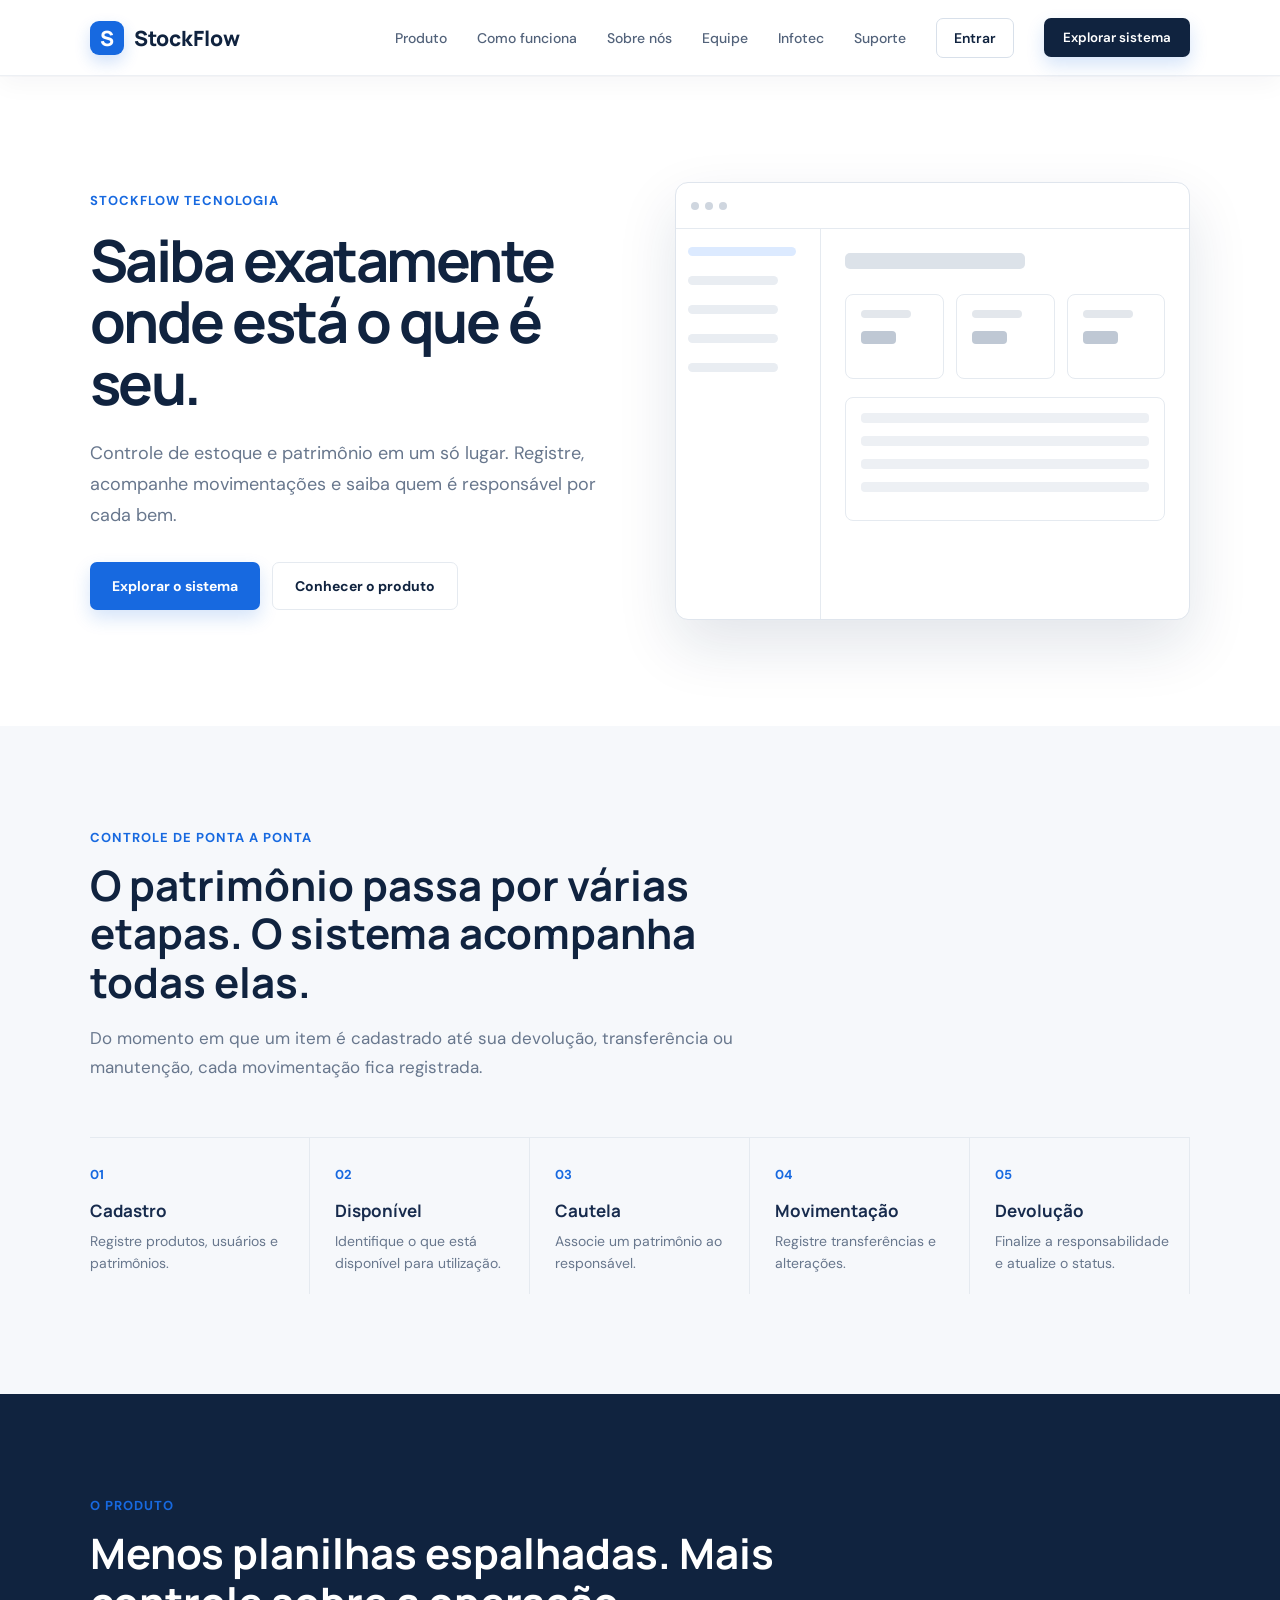
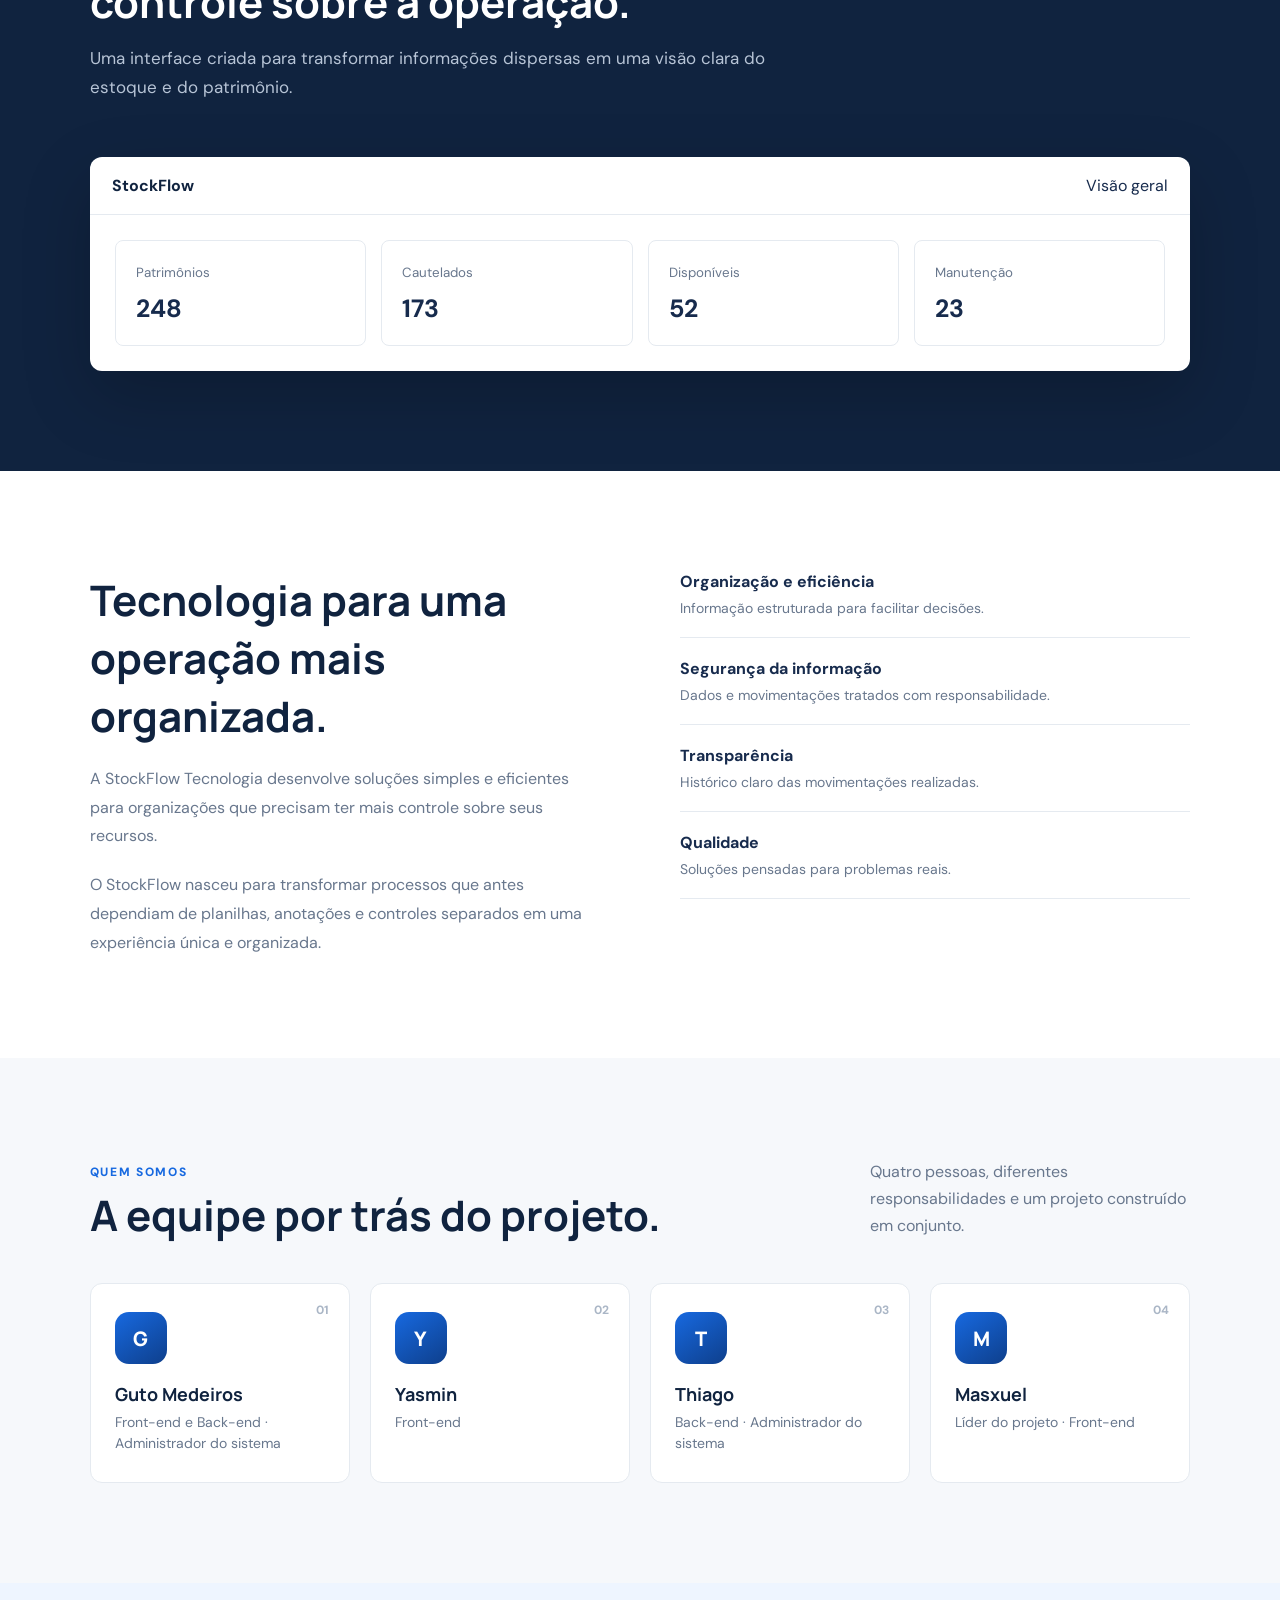
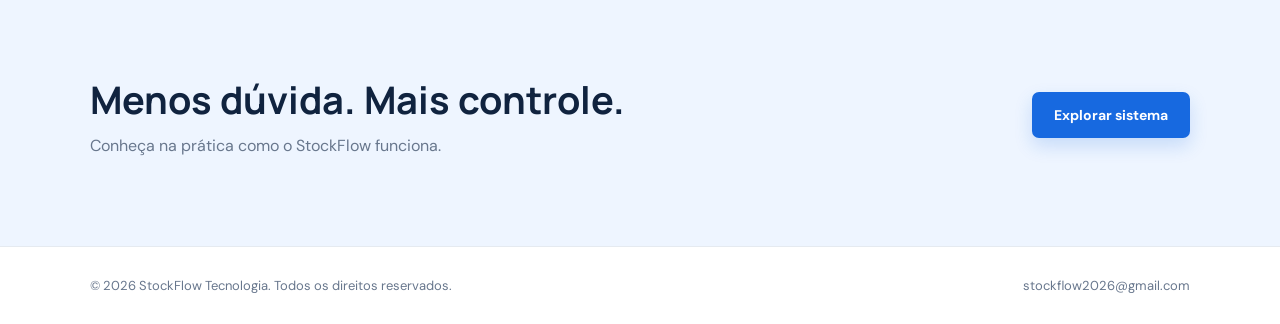
==== commit 46aa0ddf: "Corrige codificacao textual da pagina principal" ====
--- a/pages/index.html
+++ b/pages/index.html
@@ -9,1367 +9,12 @@
 <link rel="preconnect" href="https://fonts.googleapis.com">
 <link rel="preconnect" href="https://fonts.gstatic.com" crossorigin>
 <link href="https://fonts.googleapis.com/css2?family=DM+Sans:wght@400;500;600;700&family=Manrope:wght@500;600;700;800&display=swap" rel="stylesheet">
-<link rel="stylesheet" href="../assets/css/theme.css">
-
-<style>
-*{
-    margin:0;
-    padding:0;
-    box-sizing:border-box;
-}
-
-:root{
-    --blue:#1769e0;
-    --blue-dark:#0e3f8c;
-    --navy:#10233f;
-    --text:#172b4d;
-    --muted:#68778d;
-    --border:#e5eaf0;
-    --bg:#f6f8fb;
-    --white:#fff;
-    --success:#198754;
-    --warning:#d98b00;
-    --danger:#d64545;
-}
-
-body{
-    font-family:"DM Sans",sans-serif;
-    color:var(--text);
-    background:var(--white);
-}
-
-button,
-input,
-select{
-    font-family:inherit;
-}
-
-button{
-    cursor:pointer;
-}
-
-/* =========================
-   LANDING
-========================= */
-
-#landing{
-    min-height:100vh;
-    display:block;
-}
-
-.header{
-    height:76px;
-    padding:0 7%;
-    display:flex;
-    align-items:center;
-    justify-content:space-between;
-    border-bottom:1px solid #edf0f4;
-    background:#fff;
-    position: relative;
-}
-
-.logo{
-    display:flex;
-    align-items:center;
-    gap:10px;
-    font-family:"Manrope",sans-serif;
-    font-weight:800;
-    font-size:21px;
-    color:var(--navy);
-}
-
-.logo-mark{
-    width:34px;
-    height:34px;
-    border-radius:9px;
-    background:var(--blue);
-    color:#fff;
-    display:flex;
-    align-items:center;
-    justify-content:center;
-    font-weight:800;
-}
-
-/* Botão do Menu Mobile (Hambúrguer) */
-.mobile-menu-btn{
-    display:none;
-    background:none;
-    border:0;
-    font-size:26px;
-    color:var(--navy);
-    cursor:pointer;
-}
-
-.nav{
-    display:flex;
-    gap:30px;
-    align-items:center;
-}
-
-.nav a{
-    color:#52627a;
-    text-decoration:none;
-    font-size:14px;
-    font-weight:500;
-}
-
-.nav a:hover{
-    color:var(--blue);
-}
-
-.nav-button{
-    border:0;
-    background:var(--navy);
-    color:white;
-    padding:11px 19px;
-    border-radius:7px;
-    font-weight:600;
-}
-
-.nav-login{
-    border:1px solid #d8e0ea;
-    background:#fff;
-    color:var(--navy);
-    padding:10px 17px;
-    border-radius:7px;
-    font-weight:600;
-    font-size:14px;
-}
-
-.nav-login:hover{
-    border-color:var(--blue);
-    color:var(--blue);
-}
-
-.hero{
-    min-height:650px;
-    display:grid;
-    grid-template-columns:1fr 1fr;
-    align-items:center;
-    gap:70px;
-    padding:80px 7%;
-}
-
-.hero-tag{
-    color:var(--blue);
-    font-weight:700;
-    font-size:13px;
-    margin-bottom:20px;
-    text-transform:uppercase;
-    letter-spacing:1px;
-}
-
-.hero h1{
-    font-family:"Manrope",sans-serif;
-    font-size:58px;
-    line-height:1.06;
-    letter-spacing:-2.5px;
-    max-width:620px;
-    color:var(--navy);
-}
-
-.hero p{
-    margin-top:25px;
-    font-size:18px;
-    line-height:1.7;
-    color:var(--muted);
-    max-width:550px;
-}
-
-.hero-actions{
-    margin-top:32px;
-    display:flex;
-    gap:12px;
-}
-
-.primary-button{
-    border:0;
-    background:var(--blue);
-    color:#fff;
-    padding:14px 22px;
-    border-radius:7px;
-    font-weight:700;
-    font-size:14px;
-}
-
-.secondary-button{
-    border:1px solid var(--border);
-    background:#fff;
-    color:var(--navy);
-    padding:14px 22px;
-    border-radius:7px;
-    font-weight:700;
-    font-size:14px;
-}
-
-.dashboard-preview{
-    border:1px solid #dfe5ed;
-    border-radius:13px;
-    background:#fff;
-    box-shadow:0 25px 60px rgba(20,45,80,.12);
-    overflow:hidden;
-}
-
-.preview-top{
-    height:46px;
-    border-bottom:1px solid var(--border);
-    display:flex;
-    align-items:center;
-    gap:6px;
-    padding:0 15px;
-}
-
-.dot{
-    width:8px;
-    height:8px;
-    border-radius:50%;
-    background:#cfd6df;
-}
-
-.preview-body{
-    display:grid;
-    grid-template-columns:145px 1fr;
-    min-height:390px;
-}
-
-.preview-side{
-    border-right:1px solid var(--border);
-    padding:18px 12px;
-}
-
-.preview-line{
-    height:9px;
-    width:75%;
-    border-radius:5px;
-    background:#e9edf2;
-    margin-bottom:20px;
-}
-
-.preview-line.active{
-    width:90%;
-    background:#dceaff;
-}
-
-.preview-main{
-    padding:24px;
-}
-
-.preview-title{
-    width:180px;
-    height:16px;
-    background:#dce2e9;
-    border-radius:5px;
-    margin-bottom:25px;
-}
-
-.preview-stats{
-    display:grid;
-    grid-template-columns:repeat(3,1fr);
-    gap:12px;
-}
-
-.preview-stat{
-    height:85px;
-    border:1px solid var(--border);
-    border-radius:8px;
-    padding:15px;
-}
-
-.preview-stat span{
-    display:block;
-    width:50px;
-    height:8px;
-    background:#e3e7ec;
-    border-radius:4px;
-    margin-bottom:13px;
-}
-
-.preview-stat strong{
-    display:block;
-    width:35px;
-    height:13px;
-    background:#bfc8d4;
-    border-radius:4px;
-}
-
-.preview-table{
-    margin-top:18px;
-    border:1px solid var(--border);
-    border-radius:8px;
-    padding:15px;
-}
-
-.table-line{
-    height:10px;
-    background:#edf0f4;
-    margin-bottom:13px;
-    border-radius:4px;
-}
-
-.section{
-    padding:100px 7%;
-}
-
-.section.gray{
-    background:var(--bg);
-}
-
-.section-title{
-    max-width:700px;
-}
-
-.section-title span{
-    color:var(--blue);
-    font-size:13px;
-    font-weight:700;
-    text-transform:uppercase;
-    letter-spacing:1px;
-}
-
-.section-title h2{
-    margin-top:14px;
-    font-family:"Manrope",sans-serif;
-    font-size:42px;
-    line-height:1.15;
-    color:var(--navy);
-}
-
-.section-title p{
-    margin-top:18px;
-    color:var(--muted);
-    font-size:17px;
-    line-height:1.7;
-}
-
-.flow{
-    margin-top:55px;
-    display:grid;
-    grid-template-columns:repeat(5,1fr);
-    border-top:1px solid var(--border);
-}
-
-.flow-item{
-    padding:25px 20px 20px 0;
-    border-right:1px solid var(--border);
-}
-
-.flow-item:not(:first-child){
-    padding-left:25px;
-}
-
-.flow-number{
-    color:var(--blue);
-    font-size:13px;
-    font-weight:700;
-}
-
-.flow-item h3{
-    margin-top:15px;
-    font-size:17px;
-}
-
-.flow-item p{
-    margin-top:8px;
-    color:var(--muted);
-    font-size:14px;
-    line-height:1.6;
-}
-
-.product-section{
-    background:var(--navy);
-    color:white;
-}
-
-.product-section .section-title h2{
-    color:white;
-}
-
-.product-section .section-title p{
-    color:#b7c4d6;
-}
-
-.product-screen{
-    margin-top:55px;
-    background:#fff;
-    color:var(--text);
-    border-radius:12px;
-    overflow:hidden;
-    box-shadow:0 25px 70px rgba(0,0,0,.2);
-}
-
-.product-header{
-    height:58px;
-    border-bottom:1px solid var(--border);
-    display:flex;
-    justify-content:space-between;
-    align-items:center;
-    padding:0 22px;
-}
-
-.product-header strong{
-    color:var(--navy);
-}
-
-.product-content{
-    padding:25px;
-    display:grid;
-    grid-template-columns:repeat(4,1fr);
-    gap:15px;
-}
-
-.product-box{
-    padding:20px;
-    border:1px solid var(--border);
-    border-radius:8px;
-}
-
-.product-box small{
-    color:var(--muted);
-}
-
-.product-box strong{
-    display:block;
-    margin-top:10px;
-    font-size:25px;
-}
-
-.about{
-    display:grid;
-    grid-template-columns:1fr 1fr;
-    gap:80px;
-    align-items:start;
-}
-
-.about-text h2{
-    font-family:"Manrope";
-    font-size:42px;
-    color:var(--navy);
-}
-
-.about-text p{
-    margin-top:20px;
-    line-height:1.8;
-    color:var(--muted);
-}
-
-.values{
-    display:grid;
-    gap:20px;
-}
-
-.value{
-    padding-bottom:20px;
-    border-bottom:1px solid var(--border);
-}
-
-.value strong{
-    font-size:16px;
-}
-
-.value p{
-    margin-top:7px;
-    color:var(--muted);
-    font-size:14px;
-}
-
-.cta{
-    padding:90px 7%;
-    background:#eef5ff;
-    display:flex;
-    justify-content:space-between;
-    align-items:center;
-    gap:30px;
-}
-
-.cta h2{
-    font-family:"Manrope";
-    color:var(--navy);
-    font-size:38px;
-}
-
-.cta p{
-    margin-top:10px;
-    color:var(--muted);
-}
-
-footer{
-    padding:30px 7%;
-    display:flex;
-    justify-content:space-between;
-    border-top:1px solid var(--border);
-    font-size:13px;
-    color:var(--muted);
-}
-
-/* =========================
-   APP ADMINISTRATIVO
-========================= */
-
-#app{
-    display:none;
-    min-height:100vh;
-    background:var(--bg);
-}
-
-.app-layout{
-    min-height:100vh;
-    display:flex;
-}
-
-.sidebar{
-    width:245px;
-    background:#fff;
-    border-right:1px solid var(--border);
-    position:fixed;
-    left:0;
-    top:0;
-    bottom:0;
-    padding:25px 15px;
-    z-index: 100;
-    transition: transform 0.3s ease;
-}
-
-.sidebar .logo{
-    padding:0 12px 30px;
-}
-
-.menu-label{
-    font-size:11px;
-    color:#9aa6b5;
-    font-weight:700;
-    text-transform:uppercase;
-    letter-spacing:1px;
-    padding:0 12px;
-    margin:20px 0 9px;
-}
-
-.menu-button{
-    width:100%;
-    border:0;
-    background:transparent;
-    text-align:left;
-    padding:11px 12px;
-    border-radius:7px;
-    color:#617087;
-    font-size:14px;
-    margin-bottom:3px;
-}
-
-.menu-button:hover,
-.menu-button.active{
-    background:#eef5ff;
-    color:var(--blue);
-    font-weight:600;
-}
-
-.main{
-    margin-left:245px;
-    width:calc(100% - 245px);
-}
-
-.app-top{
-    height:72px;
-    background:#fff;
-    border-bottom:1px solid var(--border);
-    display:flex;
-    align-items:center;
-    justify-content:space-between;
-    padding:0 35px;
-}
-
-.back-button{
-    border:1px solid var(--border);
-    background:white;
-    padding:9px 14px;
-    border-radius:6px;
-    color:#53647a;
-    font-size:13px;
-}
-
-.user-profile{
-    font-size:13px;
-    color:#65748a;
-}
-
-.page{
-    display:none;
-    padding:35px;
-}
-
-.page.active{
-    display:block;
-}
-
-.page-header{
-    display:flex;
-    justify-content:space-between;
-    align-items:flex-start;
-    margin-bottom:28px;
-}
-
-.page-header h1{
-    font-family:"Manrope";
-    font-size:28px;
-    color:var(--navy);
-}
-
-.page-header p{
-    color:var(--muted);
-    font-size:14px;
-    margin-top:7px;
-}
-
-.stats{
-    display:grid;
-    grid-template-columns:repeat(4,1fr);
-    gap:15px;
-    margin-bottom:25px;
-}
-
-.stat-card{
-    background:white;
-    border:1px solid var(--border);
-    border-radius:8px;
-    padding:20px;
-}
-
-.stat-card small{
-    color:var(--muted);
-    font-size:13px;
-}
-
-.stat-card strong{
-    display:block;
-    font-size:28px;
-    margin-top:8px;
-    color:var(--navy);
-}
-
-.stat-card .blue{
-    color:var(--blue);
-}
-
-.stat-card .green{
-    color:var(--success);
-}
-
-.stat-card .orange{
-    color:var(--warning);
-}
-
-.content-box{
-    background:#fff;
-    border:1px solid var(--border);
-    border-radius:8px;
-    overflow:hidden;
-}
-
-.box-header{
-    padding:18px 20px;
-    border-bottom:1px solid var(--border);
-    display:flex;
-    align-items:center;
-    justify-content:space-between;
-}
-
-.box-header h3{
-    font-size:15px;
-}
-
-.table{
-    width:100%;
-    border-collapse:collapse;
-}
-
-.table th,
-.table td{
-    text-align:left;
-    padding:15px 20px;
-    border-bottom:1px solid #edf0f3;
-    font-size:13px;
-}
-
-.table th{
-    color:#78869a;
-    font-weight:600;
-    background:#fafbfd;
-}
-
-.table td{
-    color:#45556d;
-}
-
-.status{
-    display:inline-block;
-    padding:5px 9px;
-    border-radius:20px;
-    font-size:11px;
-    font-weight:700;
-}
-
-.status.available{
-    color:var(--success);
-    background:#eaf7f0;
-}
-
-.status.cautioned{
-    color:var(--blue);
-    background:#eaf2ff;
-}
-
-.status.maintenance{
-    color:var(--warning);
-    background:#fff5df;
-}
-
-.form{
-    background:white;
-    border:1px solid var(--border);
-    border-radius:8px;
-    padding:25px;
-    max-width:800px;
-}
-
-.form-grid{
-    display:grid;
-    grid-template-columns:1fr 1fr;
-    gap:20px;
-}
-
-.field{
-    display:flex;
-    flex-direction:column;
-    gap:7px;
-}
-
-.field.full{
-    grid-column:1 / -1;
-}
-
-.field label{
-    font-size:13px;
-    font-weight:600;
-    color:#45556d;
-}
-
-.field input,
-.field select{
-    border:1px solid #dce2e9;
-    padding:12px;
-    border-radius:6px;
-    outline:none;
-    color:var(--text);
-    background:#fff;
-}
-
-.field input:focus,
-.field select:focus{
-    border-color:var(--blue);
-}
-
-.form-actions{
-    margin-top:25px;
-    display:flex;
-    justify-content:flex-end;
-    gap:10px;
-}
-
-.action-button{
-    border:0;
-    background:var(--blue);
-    color:white;
-    padding:11px 17px;
-    border-radius:6px;
-    font-weight:600;
-}
-
-.cancel-button{
-    border:1px solid var(--border);
-    background:white;
-    padding:11px 17px;
-    border-radius:6px;
-}
-
-.module-grid{
-    display:grid;
-    grid-template-columns:repeat(3,1fr);
-    gap:15px;
-}
-
-.module{
-    background:white;
-    border:1px solid var(--border);
-    border-radius:8px;
-    padding:22px;
-    cursor:pointer;
-    transition:.15s;
-}
-
-.module:hover{
-    border-color:#bfd5f7;
-    transform:translateY(-2px);
-}
-
-.module-number{
-    font-size:12px;
-    color:var(--blue);
-    font-weight:700;
-}
-
-.module h3{
-    margin-top:12px;
-    font-size:17px;
-}
-
-.module p{
-    margin-top:8px;
-    color:var(--muted);
-    font-size:13px;
-    line-height:1.6;
-}
-
-.alert{
-    padding:13px 16px;
-    background:#eef5ff;
-    color:#285d9f;
-    border-radius:6px;
-    margin-bottom:20px;
-    font-size:13px;
-    display:none;
-}
-
-/* =========================
-   LOGIN CLIENTE
-========================= */
-
-#client-login{
-    display:none;
-    min-height:100vh;
-    background:#f6f8fb;
-}
-
-.login-wrapper{
-    min-height:100vh;
-    display:flex;
-    align-items:center;
-    justify-content:center;
-    padding:30px;
-}
-
-.login-card{
-    width:100%;
-    max-width:420px;
-    background:#fff;
-    border:1px solid var(--border);
-    border-radius:12px;
-    padding:38px;
-    box-shadow:0 20px 50px rgba(20,45,80,.08);
-}
-
-.login-logo{
-    display:flex;
-    align-items:center;
-    gap:10px;
-    font-family:"Manrope";
-    font-size:20px;
-    font-weight:800;
-    color:var(--navy);
-    margin-bottom:35px;
-}
-
-.login-card h1{
-    font-family:"Manrope";
-    color:var(--navy);
-    font-size:27px;
-}
-
-.login-card > p{
-    color:var(--muted);
-    font-size:14px;
-    line-height:1.6;
-    margin-top:9px;
-    margin-bottom:28px;
-}
-
-.login-form{
-    display:flex;
-    flex-direction:column;
-    gap:16px;
-}
-
-.login-field{
-    display:flex;
-    flex-direction:column;
-    gap:7px;
-}
-
-.login-field label{
-    font-size:13px;
-    font-weight:600;
-    color:#45556d;
-}
-
-.login-field input{
-    width:100%;
-    padding:13px;
-    border:1px solid #dce2e9;
-    border-radius:7px;
-    outline:none;
-    font-size:14px;
-}
-
-.login-field input:focus{
-    border-color:var(--blue);
-}
-
-.login-button{
-    margin-top:5px;
-    width:100%;
-    border:0;
-    background:var(--blue);
-    color:#fff;
-    padding:13px;
-    border-radius:7px;
-    font-weight:700;
-    font-size:14px;
-}
-
-.login-button:hover{
-    background:#125bc5;
-}
-
-.login-error{
-    display:none;
-    padding:11px 13px;
-    background:#fff0f0;
-    color:var(--danger);
-    border-radius:6px;
-    font-size:13px;
-}
-
-.demo-login{
-    margin-top:20px;
-    padding-top:18px;
-    border-top:1px solid var(--border);
-    text-align:center;
-    font-size:12px;
-    color:#8a97a8;
-}
-
-.login-back{
-    margin-top:22px;
-    width:100%;
-    border:0;
-    background:transparent;
-    color:#607087;
-    font-size:13px;
-}
-
-/* =========================
-   PORTAL DO CLIENTE
-========================= */
-
-#client-portal{
-    display:none;
-    min-height:100vh;
-    background:var(--bg);
-}
-
-.client-layout{
-    min-height:100vh;
-    display:flex;
-}
-
-.client-sidebar{
-    width:235px;
-    position:fixed;
-    top:0;
-    bottom:0;
-    left:0;
-    background:#fff;
-    border-right:1px solid var(--border);
-    padding:25px 15px;
-    z-index: 100;
-    transition: transform 0.3s ease;
-}
-
-.client-sidebar .logo{
-    padding:0 12px 30px;
-}
-
-.client-client-label{
-    padding:12px;
-    margin-bottom:20px;
-    background:#f6f8fb;
-    border-radius:8px;
-}
-
-.client-client-label small{
-    display:block;
-    color:#8996a8;
-    font-size:11px;
-}
-
-.client-client-label strong{
-    display:block;
-    margin-top:4px;
-    color:var(--navy);
-    font-size:14px;
-}
-
-.client-menu{
-    width:100%;
-    border:0;
-    background:transparent;
-    text-align:left;
-    padding:11px 12px;
-    border-radius:7px;
-    color:#617087;
-    font-size:14px;
-    margin-bottom:3px;
-}
-
-.client-menu:hover,
-.client-menu.active{
-    background:#eef5ff;
-    color:var(--blue);
-    font-weight:600;
-}
-
-.client-logout{
-    position:absolute;
-    bottom:25px;
-    left:15px;
-    width:calc(100% - 30px);
-    border:1px solid var(--border);
-    background:#fff;
-    color:#65748a;
-    padding:10px;
-    border-radius:7px;
-    font-size:13px;
-}
-
-.client-main{
-    margin-left:235px;
-    width:calc(100% - 235px);
-}
-
-.client-top{
-    height:72px;
-    background:#fff;
-    border-bottom:1px solid var(--border);
-    display:flex;
-    justify-content:space-between;
-    align-items:center;
-    padding:0 35px;
-}
-
-.client-top-title{
-    font-size:14px;
-    color:#65748a;
-}
-
-.client-top-user{
-    font-size:13px;
-    color:#52627a;
-}
-
-.client-page{
-    display:none;
-    padding:35px;
-}
-
-.client-page.active{
-    display:block;
-}
-
-.client-welcome{
-    margin-bottom:28px;
-}
-
-.client-welcome h1{
-    font-family:"Manrope";
-    font-size:29px;
-    color:var(--navy);
-}
-
-.client-welcome p{
-    color:var(--muted);
-    font-size:14px;
-    margin-top:7px;
-}
-
-.client-stats{
-    display:grid;
-    grid-template-columns:repeat(3,1fr);
-    gap:15px;
-    margin-bottom:25px;
-}
-
-.client-stat{
-    background:#fff;
-    border:1px solid var(--border);
-    border-radius:8px;
-    padding:22px;
-}
-
-.client-stat small{
-    color:var(--muted);
-    font-size:13px;
-}
-
-.client-stat strong{
-    display:block;
-    font-size:29px;
-    color:var(--navy);
-    margin-top:8px;
-}
-
-.client-stat .blue{
-    color:var(--blue);
-}
-
-.client-stat .green{
-    color:var(--success);
-}
-
-.client-stat .orange{
-    color:var(--warning);
-}
-
-.client-info{
-    padding:18px 20px;
-    background:#eef5ff;
-    border:1px solid #dceaff;
-    border-radius:8px;
-    margin-bottom:25px;
-}
-
-.client-info strong{
-    color:var(--navy);
-    font-size:14px;
-}
-
-.client-info p{
-    margin-top:5px;
-    color:#617087;
-    font-size:13px;
-}
-
-.client-empty{
-    padding:45px;
-    text-align:center;
-    color:var(--muted);
-}
-
-/* Botão para abrir o menu lateral no telemóvel dentro do painel administrativo e cliente */
-.mobile-toggle-btn {
-    display: none;
-    background: none;
-    border: 1px solid var(--border);
-    padding: 6px 10px;
-    border-radius: 6px;
-    font-size: 16px;
-    cursor: pointer;
-    color: var(--navy);
-}
-
-/* Overlay escuro para quando o menu mobile estiver aberto */
-.sidebar-overlay {
-    display: none;
-    position: fixed;
-    top: 0; left: 0; right: 0; bottom: 0;
-    background: rgba(0,0,0,0.4);
-    z-index: 99;
-}
-
-/* =========================
-   RESPONSIVE
-========================= */
-
-@media(max-width:900px){
-
-    /* Menu superior da Landing Page */
-    .mobile-menu-btn{
-        display:block;
-    }
-
-    .nav{
-        display:none;
-        flex-direction:column;
-        position:absolute;
-        top:100%;
-        left:0;
-        width:100%;
-        background:#fff;
-        padding:20px;
-        box-shadow:0 10px 20px rgba(0,0,0,0.1);
-        border-bottom:1px solid var(--border);
-        align-items:flex-start;
-        gap:15px;
-        z-index: 1000;
-    }
-
-    .nav.active{
-        display:flex;
-    }
-
-    .hero{
-        grid-template-columns:1fr;
-        padding-top:60px;
-    }
-
-    .hero h1{
-        font-size:42px;
-    }
-
-    .flow{
-        grid-template-columns:1fr;
-    }
-
-    .flow-item,
-    .flow-item:not(:first-child){
-        padding:20px 0;
-        border-right:0;
-        border-bottom:1px solid var(--border);
-    }
-
-    .about{
-        grid-template-columns:1fr;
-    }
-
-    .product-content{
-        grid-template-columns:1fr 1fr;
-    }
-
-    /* Sistema Admin e Cliente Mobile: esconde a sidebar por padrão e abre com botão */
-    .sidebar,
-    .client-sidebar{
-        transform: translateX(-100%);
-    }
-
-    .sidebar.mobile-open,
-    .client-sidebar.mobile-open{
-        transform: translateX(0);
-    }
-
-    .sidebar-overlay.active {
-        display: block;
-    }
-
-    .mobile-toggle-btn {
-        display: inline-block;
-    }
-
-    .main{
-        margin-left:0;
-        width:100%;
-    }
-
-    .client-main{
-        margin-left:0;
-        width:100%;
-    }
-
-    .stats{
-        grid-template-columns:1fr 1fr;
-    }
-
-    .module-grid{
-        grid-template-columns:1fr 1fr;
-    }
-}
-
-@media(max-width:650px){
-
-    .header{
-        padding:0 20px;
-    }
-
-    .hero,
-    .section,
-    .cta{
-        padding-left:20px;
-        padding-right:20px;
-    }
-
-    .hero h1{
-        font-size:34px;
-    }
-
-    .hero-actions{
-        flex-direction:column;
-    }
-
-    .preview-body{
-        grid-template-columns:75px 1fr;
-    }
-
-    .preview-stats{
-        grid-template-columns:1fr;
-    }
-
-    .product-content{
-        grid-template-columns:1fr;
-    }
-
-    footer,
-    .cta{
-        flex-direction:column;
-        align-items:flex-start;
-    }
-
-    .app-top,
-    .client-top{
-        padding:0 15px;
-    }
-
-    .page,
-    .client-page{
-        padding:20px 15px;
-    }
-
-    .page-header{
-        flex-direction:column;
-        gap:15px;
-    }
-
-    .stats,
-    .client-stats{
-        grid-template-columns:1fr;
-    }
-
-    .module-grid{
-        grid-template-columns:1fr;
-    }
-
-    .form-grid{
-        grid-template-columns:1fr;
-    }
-
-    .field.full{
-        grid-column:auto;
-    }
-
-    .content-box{
-        overflow-x:auto;
-    }
-
-    .table{
-        min-width:650px;
-    }
-
-    .login-card{
-        padding:28px 22px;
-    }
-}
-</style>
+<link rel="stylesheet" href="../assets/css/stockflow-theme.css">
+
+    <link rel="stylesheet" href="../assets/css/stockflow-app.css">
 </head>
 
 <body>
-
-<!-- Overlay escuro para mobile menu -->
-<div class="sidebar-overlay" id="sidebarOverlay" onclick="closeAllSidebars()"></div>
 
 <!-- =========================
      LANDING PAGE
@@ -1384,32 +29,37 @@
         StockFlow
     </div>
 
-    <!-- Botão menu mobile landing -->
-    <button class="mobile-menu-btn" onclick="toggleLandingNav()">
-        ☰
+    <button type="button" class="menu-toggle" id="menuToggle"
+            aria-label="Abrir menu" aria-expanded="false" aria-controls="siteNav">
+        <span></span><span></span><span></span>
     </button>
 
-    <nav class="nav" id="landingNav">
-
-        <a href="#produto" onclick="closeLandingNav()">Produto</a>
-
-        <a href="#como-funciona" onclick="closeLandingNav()">
+    <nav class="nav" id="siteNav" aria-label="Navegação principal">
+
+        <a href="#produto">Produto</a>
+
+        <a href="#como-funciona">
             Como funciona
         </a>
 
-        <a href="#sobre" onclick="closeLandingNav()">
+        <a href="#sobre">
             Sobre nós
         </a>
 
+        <a href="#equipe">
+            Equipe
+        </a>
+
         <a href="infotec.html">
-            INFOTEC
+            Infotec
         </a>
 
-            
-        
+        <a href="Indexsup.html">
+            Suporte
+        </a>
 
         <button class="nav-login" onclick="openClientLogin()">
-            Entrar / Cadastro
+            Entrar
         </button>
 
         <button class="nav-button" onclick="openApp()">
@@ -1601,22 +251,22 @@
 
             <div class="product-box">
                 <small>Patrimônios</small>
-                <strong>248</strong>
+                <strong id="liveTotal">248</strong>
             </div>
 
             <div class="product-box">
                 <small>Cautelados</small>
-                <strong>173</strong>
+                <strong id="liveCautelados">173</strong>
             </div>
 
             <div class="product-box">
                 <small>Disponíveis</small>
-                <strong>52</strong>
+                <strong id="liveDisponiveis">52</strong>
             </div>
 
             <div class="product-box">
                 <small>Manutenção</small>
-                <strong>23</strong>
+                <strong id="liveManutencao">23</strong>
             </div>
 
         </div>
@@ -1689,6 +339,54 @@
 </section>
 
 
+<section class="section gray" id="equipe">
+
+    <div class="team-header">
+        <div>
+            <span class="team-label">QUEM SOMOS</span>
+            <h2>A equipe por trás do projeto.</h2>
+        </div>
+        <p>
+            Quatro pessoas, diferentes responsabilidades e
+            um projeto construído em conjunto.
+        </p>
+    </div>
+
+    <div class="team-grid">
+
+        <article class="member">
+            <span class="member-number">01</span>
+            <div class="member-initial">G</div>
+            <strong>Guto Medeiros</strong>
+            <span class="member-role">Front-end e Back-end · Administrador do sistema</span>
+        </article>
+
+        <article class="member">
+            <span class="member-number">02</span>
+            <div class="member-initial">Y</div>
+            <strong>Yasmin</strong>
+            <span class="member-role">Front-end</span>
+        </article>
+
+        <article class="member">
+            <span class="member-number">03</span>
+            <div class="member-initial">T</div>
+            <strong>Thiago</strong>
+            <span class="member-role">Back-end · Administrador do sistema</span>
+        </article>
+
+        <article class="member">
+            <span class="member-number">04</span>
+            <div class="member-initial">M</div>
+            <strong>Masxuel</strong>
+            <span class="member-role">Líder do projeto · Front-end</span>
+        </article>
+
+    </div>
+
+</section>
+
+
 <section class="cta">
 
     <div>
@@ -1734,7 +432,7 @@
 <div class="app-layout">
 
 
-<aside class="sidebar" id="adminSidebar">
+<aside class="sidebar">
 
     <div class="logo">
         <div class="logo-mark">S</div>
@@ -1748,7 +446,7 @@
 
     <button class="menu-button active"
             data-screen="dashboard"
-            onclick="navigate('dashboard'); closeAllSidebars();">
+            onclick="navigate('dashboard')">
         Dashboard
     </button>
 
@@ -1759,13 +457,13 @@
 
     <button class="menu-button"
             data-screen="patrimonios"
-            onclick="navigate('patrimonios'); closeAllSidebars();">
+            onclick="navigate('patrimonios')">
         Patrimônios
     </button>
 
     <button class="menu-button"
             data-screen="cadastro-patrimonio"
-            onclick="navigate('cadastro-patrimonio'); closeAllSidebars();">
+            onclick="navigate('cadastro-patrimonio')">
         Novo patrimônio
     </button>
 
@@ -1776,13 +474,13 @@
 
     <button class="menu-button"
             data-screen="usuarios"
-            onclick="navigate('usuarios'); closeAllSidebars();">
+            onclick="navigate('usuarios')">
         Usuários
     </button>
 
     <button class="menu-button"
             data-screen="cadastro-usuario"
-            onclick="navigate('cadastro-usuario'); closeAllSidebars();">
+            onclick="navigate('cadastro-usuario')">
         Novo usuário
     </button>
 
@@ -1793,16 +491,16 @@
 
     <button class="menu-button"
             data-screen="estoque"
-            onclick="navigate('estoque'); closeAllSidebars();">
+            onclick="navigate('estoque')">
         Estoque
     </button>
 
     <button class="menu-button"
             data-screen="movimentacoes"
-            onclick="navigate('movimentacoes'); closeAllSidebars();">
+            onclick="navigate('movimentacoes')">
         Movimentações
     </button>
-    <button class="menu-button" style="color: #d64545; margin-top: 30px;" onclick="logoutAdmin()">Sair da conta</button>
+
 </aside>
 
 
@@ -1810,15 +508,14 @@
 
     <header class="app-top">
 
-        <div style="display: flex; align-items: center; gap: 10px;">
-            <button class="mobile-toggle-btn" onclick="toggleAdminSidebar()">☰ Menu</button>
-            <button class="back-button" onclick="goBack()">
-                ← Voltar
-            </button>
-        </div>
+        <button class="back-button" onclick="goBack()">
+            ← Voltar
+        </button>
 
         <div class="user-profile">
-            Yasmin · Administrador
+            <span id="adminNome">Guto Medeiros · Administrador</span>
+            <a class="back-button" href="Indexsup.html">Suporte</a>
+            <button type="button" class="back-button" onclick="logoutAdmin()">Sair</button>
         </div>
 
     </header>
@@ -1860,8 +557,17 @@
                 <strong class="orange">23</strong>
             </div>
 
-        </div>
-
+            <div class="stat-card">
+                <small>Produtos cadastrados</small>
+                <strong id="dashboardTotalProdutos" class="blue">0</strong>
+            </div>
+
+            <div class="stat-card">
+                <small>Produtos com estoque baixo</small>
+                <strong id="dashboardEstoqueBaixo" class="orange">0</strong>
+            </div>
+
+        </div>
 
         <div class="module-grid">
 
@@ -1957,7 +663,7 @@
     </section>
 
 
-    <!-- PATRIMÔNIOS -->
+    <!-- PATRIMÃ”NIOS -->
 
     <section class="page" id="patrimonios">
 
@@ -1997,7 +703,6 @@
                         <th>Categoria</th>
                         <th>Responsável</th>
                         <th>Status</th>
-                        <th>Ações</th>
                     </tr>
 
                 </thead>
@@ -2061,7 +766,7 @@
     </section>
 
 
-    <!-- CADASTRO PATRIMÔNIO -->
+    <!-- CADASTRO PATRIMÃ”NIO -->
 
     <section class="page" id="cadastro-patrimonio">
 
@@ -2081,10 +786,13 @@
 
                 <div class="field">
 
-                    <label>Número do patrimônio</label>
+                    <label for="numeroPatrimonio">Número do patrimônio</label>
 
                     <input
                         id="numeroPatrimonio"
+                    pattern="PT-[0-9]{4}"
+                    maxlength="7"
+                    title="Use o formato PT-0000"
                         type="text"
                         placeholder="Ex.: PT-0005"
                         required
@@ -2095,7 +803,7 @@
 
                 <div class="field">
 
-                    <label>Categoria</label>
+                    <label for="categoriaPatrimonio">Categoria</label>
 
                     <select id="categoriaPatrimonio" required>
 
@@ -2126,11 +834,13 @@
 
                 <div class="field full">
 
-                    <label>Descrição</label>
+                    <label for="descricaoPatrimonio">Descrição</label>
 
                     <input
                         id="descricaoPatrimonio"
                         type="text"
+                        minlength="3"
+                        maxlength="150"
                         placeholder="Ex.: Notebook Lenovo ThinkPad"
                         required
                     >
@@ -2140,9 +850,9 @@
 
                 <div class="field">
 
-                    <label>Estado de conservação</label>
-
-                    <select required>
+                    <label for="conservacaoPatrimonio">Estado de conservação</label>
+
+                    <select id="conservacaoPatrimonio" required>
 
                         <option>
                             Bom
@@ -2163,7 +873,7 @@
 
                 <div class="field">
 
-                    <label>Data de cadastro</label>
+                    <label for="dataCadastro">Data de cadastro</label>
 
                     <input
                         type="date"
@@ -2233,7 +943,6 @@
                         <th>Departamento</th>
                         <th>Patrimônios</th>
                         <th>Status</th>
-                        <th>Ações</th>
                     </tr>
 
                 </thead>
@@ -2302,11 +1011,13 @@
 
                 <div class="field full">
 
-                    <label>Nome completo</label>
+                    <label for="nomeUsuario">Nome completo</label>
 
                     <input
                         id="nomeUsuario"
                         type="text"
+                        minlength="3"
+                        maxlength="100"
                         placeholder="Digite o nome completo"
                         required
                     >
@@ -2316,9 +1027,9 @@
 
                 <div class="field">
 
-                    <label>Departamento</label>
-
-                    <select required>
+                    <label for="departamentoUsuario">Departamento</label>
+
+                    <select id="departamentoUsuario" required>
 
                         <option value="">
                             Selecione
@@ -2347,11 +1058,16 @@
 
                 <div class="field">
 
-                    <label>Matrícula</label>
+                    <label for="matriculaUsuario">Matrícula</label>
 
                     <input
                         type="text"
-                        placeholder="Ex.: 001245"
+                        id="matriculaUsuario"
+                    pattern="[0-9]{6}"
+                    maxlength="6"
+                    inputmode="numeric"
+                    title="Informe 6 dígitos"
+                    placeholder="Ex.: 001245"
                         required
                     >
 
@@ -2420,6 +1136,8 @@
 
         </div>
 
+
+        <div id="estoqueAlertas" class="alert js-alert" role="alert" aria-live="polite"></div>
 
         <div class="content-box">
 
@@ -2488,7 +1206,7 @@
     </section>
 
 
-    <!-- MOVIMENTAÇÕES -->
+    <!-- MOVIMENTAÃ‡Ã•ES -->
 
     <section class="page" id="movimentacoes">
 
@@ -2498,7 +1216,6 @@
                 <h1>Movimentações</h1>
                 <p>Histórico das ações realizadas no sistema.</p>
             </div>
-            <button class="action-button" onclick="navigate('nova-movimentacao')">+ Nova movimentação</button>
 
         </div>
 
@@ -2563,29 +1280,26 @@
 
         </div>
 
-    </section>
-
-    <!-- NOVA MOVIMENTAÇÃO -->
-    <section class="page" id="nova-movimentacao">
-        <div class="page-header">
-            <div><h1>Nova Movimentação</h1><p>Cautelar patrimônio a um usuário.</p></div>
-        </div>
-        <form class="form" onsubmit="criarMovimentacao(event)">
-            <div class="form-grid">
-                <div class="field">
-                    <label>Patrimônio</label>
-                    <select id="movPatrimonio" required></select>
-                </div>
-                <div class="field">
-                    <label>Usuário</label>
-                    <select id="movUsuario" required></select>
-                </div>
-            </div>
-            <div class="form-actions">
-                <button type="button" class="cancel-button" onclick="goBack()">Cancelar</button>
-                <button type="submit" class="action-button">Registrar Cautela</button>
-            </div>
-        </form>
+
+        <div class="content-box" style="margin-top:24px">
+            <div class="box-header">
+                <h3>Histórico do estoque</h3>
+                <p>Entradas e saídas registradas dos produtos.</p>
+            </div>
+            <table class="table">
+                <thead>
+                    <tr>
+                        <th>Data</th>
+                        <th>Produto</th>
+                        <th>Tipo</th>
+                        <th>Quantidade</th>
+                    </tr>
+                </thead>
+                <tbody id="estoqueMovimentosTable">
+                    <tr><td colspan="4">Carregando histórico...</td></tr>
+                </tbody>
+            </table>
+        </div>
     </section>
 
 
@@ -2632,13 +1346,14 @@
 
                 <div class="login-field">
 
-                    <label>
+                    <label for="loginUsuario">
                         Usuário
                     </label>
 
                     <input
                         type="text"
                         id="loginUsuario"
+                        autocomplete="username"
                         placeholder="Digite seu usuário"
                         required
                     >
@@ -2648,13 +1363,14 @@
 
                 <div class="login-field">
 
-                    <label>
+                    <label for="loginSenha">
                         Senha
                     </label>
 
                     <input
                         type="password"
                         id="loginSenha"
+                        autocomplete="current-password"
                         placeholder="Digite sua senha"
                         required
                     >
@@ -2676,7 +1392,9 @@
             </form>
 
 
-         <div class="demo-login">Demonstração: carlasouza / 123 (Cliente) | admin / admin (Admin)</div>
+            <div class="demo-login">
+                Demonstração local · Administradores: guto / guto123 ou thiago / thiago123 · Cliente: anderson / 123456
+            </div>
 
 
             <button
@@ -2701,7 +1419,7 @@
 <div class="client-layout">
 
 
-    <aside class="client-sidebar" id="clientSidebar">
+    <aside class="client-sidebar">
 
         <div class="logo">
 
@@ -2730,7 +1448,7 @@
         <button
             class="client-menu active"
             data-client-screen="client-dashboard"
-            onclick="showClientScreen('client-dashboard'); closeAllSidebars();">
+            onclick="showClientScreen('client-dashboard')">
             Visão geral
         </button>
 
@@ -2738,7 +1456,7 @@
         <button
             class="client-menu"
             data-client-screen="client-patrimonios"
-            onclick="showClientScreen('client-patrimonios'); closeAllSidebars();">
+            onclick="showClientScreen('client-patrimonios')">
             Meus patrimônios
         </button>
 
@@ -2746,7 +1464,7 @@
         <button
             class="client-menu"
             data-client-screen="client-movimentacoes"
-            onclick="showClientScreen('client-movimentacoes'); closeAllSidebars();">
+            onclick="showClientScreen('client-movimentacoes')">
             Minhas movimentações
         </button>
 
@@ -2765,11 +1483,8 @@
 
         <header class="client-top">
 
-            <div style="display: flex; align-items: center; gap: 10px;">
-                <button class="mobile-toggle-btn" onclick="toggleClientSidebar()">☰ Menu</button>
-                <div class="client-top-title">
-                    Área do cliente
-                </div>
+            <div class="client-top-title">
+                Área do cliente
             </div>
 
             <div class="client-top-user">
@@ -2882,14 +1597,80 @@
                             <th>Descrição</th>
                             <th>Categoria</th>
                             <th>Status</th>
-                            <th>Ações</th>
                         </tr>
 
                     </thead>
 
 
-                    <tbody id="clientDashTable">
-
+                    <tbody>
+
+                        <tr>
+
+                            <td>
+                                PT-0108
+                            </td>
+
+                            <td>
+                                Notebook Lenovo ThinkPad
+                            </td>
+
+                            <td>
+                                Informática
+                            </td>
+
+                            <td>
+                                <span class="status cautioned">
+                                    Em uso
+                                </span>
+                            </td>
+
+                        </tr>
+
+
+                        <tr>
+
+                            <td>
+                                PT-0114
+                            </td>
+
+                            <td>
+                                Monitor Dell 24"
+                            </td>
+
+                            <td>
+                                Informática
+                            </td>
+
+                            <td>
+                                <span class="status cautioned">
+                                    Em uso
+                                </span>
+                            </td>
+
+                        </tr>
+
+
+                        <tr>
+
+                            <td>
+                                PT-0121
+                            </td>
+
+                            <td>
+                                Teclado Logitech
+                            </td>
+
+                            <td>
+                                Informática
+                            </td>
+
+                            <td>
+                                <span class="status cautioned">
+                                    Em uso
+                                </span>
+                            </td>
+
+                        </tr>
 
                     </tbody>
 
@@ -2900,7 +1681,7 @@
         </section>
 
 
-        <!-- MEUS PATRIMÔNIOS -->
+        <!-- MEUS PATRIMÃ”NIOS -->
 
         <section
             class="client-page"
@@ -2945,7 +1726,104 @@
                     </thead>
 
 
-                    <tbody id="clientPatrimoniosTable">
+                    <tbody>
+
+                        <tr>
+                            <td>PT-0108</td>
+                            <td>Notebook Lenovo ThinkPad</td>
+                            <td>Informática</td>
+                            <td>12/08/2026</td>
+                            <td>
+                                <span class="status cautioned">
+                                    Em uso
+                                </span>
+                            </td>
+                        </tr>
+
+                        <tr>
+                            <td>PT-0114</td>
+                            <td>Monitor Dell 24"</td>
+                            <td>Informática</td>
+                            <td>12/08/2026</td>
+                            <td>
+                                <span class="status cautioned">
+                                    Em uso
+                                </span>
+                            </td>
+                        </tr>
+
+                        <tr>
+                            <td>PT-0121</td>
+                            <td>Teclado Logitech</td>
+                            <td>Informática</td>
+                            <td>12/08/2026</td>
+                            <td>
+                                <span class="status cautioned">
+                                    Em uso
+                                </span>
+                            </td>
+                        </tr>
+
+                        <tr>
+                            <td>PT-0122</td>
+                            <td>Mouse Logitech</td>
+                            <td>Informática</td>
+                            <td>12/08/2026</td>
+                            <td>
+                                <span class="status cautioned">
+                                    Em uso
+                                </span>
+                            </td>
+                        </tr>
+
+                        <tr>
+                            <td>PT-0130</td>
+                            <td>Notebook Dell Latitude</td>
+                            <td>Informática</td>
+                            <td>15/08/2026</td>
+                            <td>
+                                <span class="status cautioned">
+                                    Em uso
+                                </span>
+                            </td>
+                        </tr>
+
+                        <tr>
+                            <td>PT-0134</td>
+                            <td>Webcam Logitech</td>
+                            <td>Equipamentos</td>
+                            <td>20/08/2026</td>
+                            <td>
+                                <span class="status cautioned">
+                                    Em uso
+                                </span>
+                            </td>
+                        </tr>
+
+                        <tr>
+                            <td>PT-0140</td>
+                            <td>Headset profissional</td>
+                            <td>Equipamentos</td>
+                            <td>20/08/2026</td>
+                            <td>
+                                <span class="status cautioned">
+                                    Em uso
+                                </span>
+                            </td>
+                        </tr>
+
+                        <tr>
+                            <td>PT-0148</td>
+                            <td>Monitor LG 27"</td>
+                            <td>Informática</td>
+                            <td>25/08/2026</td>
+                            <td>
+                                <span class="status cautioned">
+                                    Em uso
+                                </span>
+                            </td>
+                        </tr>
+
                     </tbody>
 
                 </table>
@@ -2955,7 +1833,7 @@
         </section>
 
 
-        <!-- MOVIMENTAÇÕES DO CLIENTE -->
+        <!-- MOVIMENTAÃ‡Ã•ES DO CLIENTE -->
 
         <section
             class="client-page"
@@ -2999,7 +1877,52 @@
                     </thead>
 
 
-                    <tbody id="clientMovsTable">
+                    <tbody>
+
+                        <tr>
+                            <td>25/08/2026</td>
+                            <td>PT-0148</td>
+                            <td>Cautela</td>
+                            <td>
+                                <span class="status cautioned">
+                                    Em uso
+                                </span>
+                            </td>
+                        </tr>
+
+                        <tr>
+                            <td>20/08/2026</td>
+                            <td>PT-0140</td>
+                            <td>Cautela</td>
+                            <td>
+                                <span class="status cautioned">
+                                    Em uso
+                                </span>
+                            </td>
+                        </tr>
+
+                        <tr>
+                            <td>20/08/2026</td>
+                            <td>PT-0134</td>
+                            <td>Cautela</td>
+                            <td>
+                                <span class="status cautioned">
+                                    Em uso
+                                </span>
+                            </td>
+                        </tr>
+
+                        <tr>
+                            <td>12/08/2026</td>
+                            <td>PT-0108</td>
+                            <td>Cautela</td>
+                            <td>
+                                <span class="status cautioned">
+                                    Em uso
+                                </span>
+                            </td>
+                        </tr>
+
                     </tbody>
 
                 </table>
@@ -3015,48 +1938,8 @@
 
 </div>
 
-<!-- Scripts de controle para o menu mobile em todas as telas -->
-<script>
-function toggleLandingNav() {
-    const nav = document.getElementById('landingNav');
-    if(nav) nav.classList.toggle('active');
-}
-
-function closeLandingNav() {
-    const nav = document.getElementById('landingNav');
-    if(nav) nav.classList.remove('active');
-}
-
-function toggleAdminSidebar() {
-    const sidebar = document.getElementById('adminSidebar');
-    const overlay = document.getElementById('sidebarOverlay');
-    if(sidebar) sidebar.classList.toggle('mobile-open');
-    if(overlay) overlay.classList.toggle('active');
-}
-
-function toggleClientSidebar() {
-    const sidebar = document.getElementById('clientSidebar');
-    const overlay = document.getElementById('sidebarOverlay');
-    if(sidebar) sidebar.classList.toggle('mobile-open');
-    if(overlay) overlay.classList.toggle('active');
-}
-
-function closeAllSidebars() {
-    const adminSidebar = document.getElementById('adminSidebar');
-    const clientSidebar = document.getElementById('clientSidebar');
-    const overlay = document.getElementById('sidebarOverlay');
-    const landingNav = document.getElementById('landingNav');
-
-    if(adminSidebar) adminSidebar.classList.remove('mobile-open');
-    if(clientSidebar) clientSidebar.classList.remove('mobile-open');
-    if(overlay) overlay.classList.remove('active');
-    if(landingNav) landingNav.classList.remove('active');
-}
-</script>
-
+<script src="../assets/js/data.js"></script>
 <script src="../assets/js/app.js"></script>
-<script src="../assets/js/chamados.js"></script>
-<script src="../assets/js/filtros.js"></script>
 
 </body>
 </html>
--- a/assets/css/stockflow-theme.css
+++ b/assets/css/stockflow-theme.css
@@ -0,0 +1,80 @@
+
+:root {
+    --sf-blue: #1769e0;
+    --sf-blue-dark: #113976;
+    --sf-navy: #10233f;
+    --sf-text: #10233f;
+    --sf-muted: #68778d;
+    --sf-line: #e5eaf0;
+    --sf-soft: #f6f8fb;
+    --sf-white: #ffffff;
+    --sf-shadow: 0 14px 36px rgba(16, 35, 63, .08);
+    --sf-shadow-hover: 0 18px 44px rgba(16, 35, 63, .13);
+}
+
+html { scroll-behavior: smooth; }
+@media (prefers-reduced-motion: reduce) { html { scroll-behavior: auto; } }
+
+body {
+    font-family: "DM Sans", sans-serif;
+    color: var(--sf-text);
+    -webkit-font-smoothing: antialiased;
+}
+
+h1, h2, h3, h4, .logo, .page-header h1, .login-card h1 {
+    font-family: "Manrope", sans-serif;
+}
+
+button, a, input, select, textarea { transition: border-color .2s ease, box-shadow .2s ease, background-color .2s ease, color .2s ease, transform .2s ease; }
+
+a:focus-visible, button:focus-visible, input:focus-visible, select:focus-visible, textarea:focus-visible {
+    outline: 3px solid rgba(23, 105, 224, .22);
+    outline-offset: 2px;
+}
+
+.header, .app-top {
+    box-shadow: 0 1px 0 rgba(16, 35, 63, .02), 0 8px 24px rgba(16, 35, 63, .04);
+}
+
+.logo-icon, .logo-mark {
+    background: linear-gradient(145deg, var(--sf-blue), var(--sf-blue-dark));
+    box-shadow: 0 7px 16px rgba(23, 105, 224, .2);
+}
+
+.nav-button, .primary-button, .action-button, .login-button, .btn-primary {
+    background: linear-gradient(135deg, var(--sf-blue), var(--sf-blue-dark));
+    box-shadow: 0 8px 18px rgba(23, 105, 224, .18);
+}
+
+.nav-button:hover, .primary-button:hover, .action-button:hover, .login-button:hover, .btn-primary:hover {
+    background: var(--sf-blue-dark);
+    transform: translateY(-1px);
+    box-shadow: 0 10px 22px rgba(23, 105, 224, .25);
+}
+
+.sidebar, .client-sidebar { box-shadow: 8px 0 26px rgba(16, 35, 63, .035); }
+.content-box, .stat-card, .form, .module, .login-card, .dashboard-preview, .product-screen { box-shadow: var(--sf-shadow); }
+.content-box:hover, .stat-card:hover, .module:hover { box-shadow: var(--sf-shadow-hover); }
+.table tbody tr { transition: background-color .18s ease; }
+.table tbody tr:hover { background: #f8fbff; }
+.menu-button:hover, .menu-button.active { box-shadow: inset 3px 0 0 var(--sf-blue); }
+
+.field input:focus, .field select:focus, .login-field input:focus,
+input:focus, select:focus, textarea:focus {
+    border-color: var(--sf-blue);
+    box-shadow: 0 0 0 4px rgba(10, 70, 161, 0.11);
+}
+
+@media (max-width: 760px) {
+    .app-top { padding: 0 18px; }
+    .page { padding: 26px 18px; }
+    .stats { grid-template-columns: repeat(2, 1fr); }
+    .module-grid { grid-template-columns: 1fr; }
+    .table { min-width: 680px; }
+    .content-box { overflow-x: auto; }
+}
+
+@media (max-width: 480px) {
+    .stats { grid-template-columns: 1fr; }
+    .login-card { padding: 28px 22px; }
+}
--- a/assets/css/stockflow-app.css
+++ b/assets/css/stockflow-app.css
@@ -0,0 +1,1487 @@
+/* StockFlow: landing, painel administrativo e portal do cliente (index.html) */
+*{
+    margin:0;
+    padding:0;
+    box-sizing:border-box;
+}
+
+:root{
+    --blue:#1769e0;
+    --blue-dark:#0e3f8c;
+    --navy:#10233f;
+    --text:#172b4d;
+    --muted:#68778d;
+    --border:#e5eaf0;
+    --bg:#f6f8fb;
+    --white:#fff;
+    --success:#198754;
+    --warning:#d98b00;
+    --danger:#d64545;
+}
+
+body{
+    font-family:"DM Sans",sans-serif;
+    color:var(--text);
+    background:var(--white);
+}
+
+button,
+input,
+select{
+    font-family:inherit;
+}
+
+button{
+    cursor:pointer;
+}
+
+/* =========================
+   LANDING
+========================= */
+
+#landing{
+    min-height:100vh;
+    display:block;
+}
+
+.header{
+    height:76px;
+    padding:0 7%;
+    display:flex;
+    align-items:center;
+    justify-content:space-between;
+    border-bottom:1px solid #edf0f4;
+    background:#fff;
+}
+
+.logo{
+    display:flex;
+    align-items:center;
+    gap:10px;
+    font-family:"Manrope",sans-serif;
+    font-weight:800;
+    font-size:21px;
+    color:var(--navy);
+}
+
+.logo-mark{
+    width:34px;
+    height:34px;
+    border-radius:9px;
+    background:var(--blue);
+    color:#fff;
+    display:flex;
+    align-items:center;
+    justify-content:center;
+    font-weight:800;
+}
+
+.nav{
+    display:flex;
+    gap:30px;
+    align-items:center;
+}
+
+.nav a{
+    color:#52627a;
+    text-decoration:none;
+    font-size:14px;
+    font-weight:500;
+}
+
+.nav a:hover{
+    color:var(--blue);
+}
+
+.nav-button{
+    border:0;
+    background:var(--navy);
+    color:white;
+    padding:11px 19px;
+    border-radius:7px;
+    font-weight:600;
+}
+
+.nav-login{
+    border:1px solid #d8e0ea;
+    background:#fff;
+    color:var(--navy);
+    padding:10px 17px;
+    border-radius:7px;
+    font-weight:600;
+    font-size:14px;
+}
+
+.nav-login:hover{
+    border-color:var(--blue);
+    color:var(--blue);
+}
+
+.hero{
+    min-height:650px;
+    display:grid;
+    grid-template-columns:1fr 1fr;
+    align-items:center;
+    gap:70px;
+    padding:80px 7%;
+}
+
+.hero-tag{
+    color:var(--blue);
+    font-weight:700;
+    font-size:13px;
+    margin-bottom:20px;
+    text-transform:uppercase;
+    letter-spacing:1px;
+}
+
+.hero h1{
+    font-family:"Manrope",sans-serif;
+    font-size:58px;
+    line-height:1.06;
+    letter-spacing:-2.5px;
+    max-width:620px;
+    color:var(--navy);
+}
+
+.hero p{
+    margin-top:25px;
+    font-size:18px;
+    line-height:1.7;
+    color:var(--muted);
+    max-width:550px;
+}
+
+.hero-actions{
+    margin-top:32px;
+    display:flex;
+    gap:12px;
+}
+
+.primary-button{
+    border:0;
+    background:var(--blue);
+    color:#fff;
+    padding:14px 22px;
+    border-radius:7px;
+    font-weight:700;
+    font-size:14px;
+}
+
+.secondary-button{
+    border:1px solid var(--border);
+    background:#fff;
+    color:var(--navy);
+    padding:14px 22px;
+    border-radius:7px;
+    font-weight:700;
+    font-size:14px;
+}
+
+.dashboard-preview{
+    border:1px solid #dfe5ed;
+    border-radius:13px;
+    background:#fff;
+    box-shadow:0 25px 60px rgba(20,45,80,.12);
+    overflow:hidden;
+}
+
+.preview-top{
+    height:46px;
+    border-bottom:1px solid var(--border);
+    display:flex;
+    align-items:center;
+    gap:6px;
+    padding:0 15px;
+}
+
+.dot{
+    width:8px;
+    height:8px;
+    border-radius:50%;
+    background:#cfd6df;
+}
+
+.preview-body{
+    display:grid;
+    grid-template-columns:145px 1fr;
+    min-height:390px;
+}
+
+.preview-side{
+    border-right:1px solid var(--border);
+    padding:18px 12px;
+}
+
+.preview-line{
+    height:9px;
+    width:75%;
+    border-radius:5px;
+    background:#e9edf2;
+    margin-bottom:20px;
+}
+
+.preview-line.active{
+    width:90%;
+    background:#dceaff;
+}
+
+.preview-main{
+    padding:24px;
+}
+
+.preview-title{
+    width:180px;
+    height:16px;
+    background:#dce2e9;
+    border-radius:5px;
+    margin-bottom:25px;
+}
+
+.preview-stats{
+    display:grid;
+    grid-template-columns:repeat(3,1fr);
+    gap:12px;
+}
+
+.preview-stat{
+    height:85px;
+    border:1px solid var(--border);
+    border-radius:8px;
+    padding:15px;
+}
+
+.preview-stat span{
+    display:block;
+    width:50px;
+    height:8px;
+    background:#e3e7ec;
+    border-radius:4px;
+    margin-bottom:13px;
+}
+
+.preview-stat strong{
+    display:block;
+    width:35px;
+    height:13px;
+    background:#bfc8d4;
+    border-radius:4px;
+}
+
+.preview-table{
+    margin-top:18px;
+    border:1px solid var(--border);
+    border-radius:8px;
+    padding:15px;
+}
+
+.table-line{
+    height:10px;
+    background:#edf0f4;
+    margin-bottom:13px;
+    border-radius:4px;
+}
+
+.section{
+    padding:100px 7%;
+}
+
+.section.gray{
+    background:var(--bg);
+}
+
+.section-title{
+    max-width:700px;
+}
+
+.section-title span{
+    color:var(--blue);
+    font-size:13px;
+    font-weight:700;
+    text-transform:uppercase;
+    letter-spacing:1px;
+}
+
+.section-title h2{
+    margin-top:14px;
+    font-family:"Manrope",sans-serif;
+    font-size:42px;
+    line-height:1.15;
+    color:var(--navy);
+}
+
+.section-title p{
+    margin-top:18px;
+    color:var(--muted);
+    font-size:17px;
+    line-height:1.7;
+}
+
+.flow{
+    margin-top:55px;
+    display:grid;
+    grid-template-columns:repeat(5,1fr);
+    border-top:1px solid var(--border);
+}
+
+.flow-item{
+    padding:25px 20px 20px 0;
+    border-right:1px solid var(--border);
+}
+
+.flow-item:not(:first-child){
+    padding-left:25px;
+}
+
+.flow-number{
+    color:var(--blue);
+    font-size:13px;
+    font-weight:700;
+}
+
+.flow-item h3{
+    margin-top:15px;
+    font-size:17px;
+}
+
+.flow-item p{
+    margin-top:8px;
+    color:var(--muted);
+    font-size:14px;
+    line-height:1.6;
+}
+
+.product-section{
+    background:var(--navy);
+    color:white;
+}
+
+.product-section .section-title h2{
+    color:white;
+}
+
+.product-section .section-title p{
+    color:#b7c4d6;
+}
+
+.product-screen{
+    margin-top:55px;
+    background:#fff;
+    color:var(--text);
+    border-radius:12px;
+    overflow:hidden;
+    box-shadow:0 25px 70px rgba(0,0,0,.2);
+}
+
+.product-header{
+    height:58px;
+    border-bottom:1px solid var(--border);
+    display:flex;
+    justify-content:space-between;
+    align-items:center;
+    padding:0 22px;
+}
+
+.product-header strong{
+    color:var(--navy);
+}
+
+.product-content{
+    padding:25px;
+    display:grid;
+    grid-template-columns:repeat(4,1fr);
+    gap:15px;
+}
+
+.product-box{
+    padding:20px;
+    border:1px solid var(--border);
+    border-radius:8px;
+}
+
+.product-box small{
+    color:var(--muted);
+}
+
+.product-box strong{
+    display:block;
+    margin-top:10px;
+    font-size:25px;
+}
+
+.about{
+    display:grid;
+    grid-template-columns:1fr 1fr;
+    gap:80px;
+    align-items:start;
+}
+
+.about-text h2{
+    font-family:"Manrope";
+    font-size:42px;
+    color:var(--navy);
+}
+
+.about-text p{
+    margin-top:20px;
+    line-height:1.8;
+    color:var(--muted);
+}
+
+.values{
+    display:grid;
+    gap:20px;
+}
+
+.value{
+    padding-bottom:20px;
+    border-bottom:1px solid var(--border);
+}
+
+.value strong{
+    font-size:16px;
+}
+
+.value p{
+    margin-top:7px;
+    color:var(--muted);
+    font-size:14px;
+}
+
+.cta{
+    padding:90px 7%;
+    background:#eef5ff;
+    display:flex;
+    justify-content:space-between;
+    align-items:center;
+    gap:30px;
+}
+
+.cta h2{
+    font-family:"Manrope";
+    color:var(--navy);
+    font-size:38px;
+}
+
+.cta p{
+    margin-top:10px;
+    color:var(--muted);
+}
+
+footer{
+    padding:30px 7%;
+    display:flex;
+    justify-content:space-between;
+    border-top:1px solid var(--border);
+    font-size:13px;
+    color:var(--muted);
+}
+
+/* =========================
+   APP ADMINISTRATIVO
+========================= */
+
+#app{
+    display:none;
+    min-height:100vh;
+    background:var(--bg);
+}
+
+.app-layout{
+    min-height:100vh;
+    display:flex;
+}
+
+.sidebar{
+    width:245px;
+    background:#fff;
+    border-right:1px solid var(--border);
+    position:fixed;
+    left:0;
+    top:0;
+    bottom:0;
+    padding:25px 15px;
+    overflow-y:auto;
+}
+
+.sidebar .logo{
+    padding:0 12px 30px;
+}
+
+.menu-label{
+    font-size:11px;
+    color:#9aa6b5;
+    font-weight:700;
+    text-transform:uppercase;
+    letter-spacing:1px;
+    padding:0 12px;
+    margin:20px 0 9px;
+}
+
+.menu-button{
+    width:100%;
+    border:0;
+    background:transparent;
+    text-align:left;
+    padding:11px 12px;
+    border-radius:7px;
+    color:#617087;
+    font-size:14px;
+    margin-bottom:3px;
+}
+
+.menu-button:hover,
+.menu-button.active{
+    background:#eef5ff;
+    color:var(--blue);
+    font-weight:600;
+}
+
+.main{
+    margin-left:245px;
+    width:calc(100% - 245px);
+}
+
+.app-top{
+    height:72px;
+    background:#fff;
+    border-bottom:1px solid var(--border);
+    display:flex;
+    align-items:center;
+    justify-content:space-between;
+    padding:0 35px;
+}
+
+.back-button{
+    border:1px solid var(--border);
+    background:white;
+    padding:9px 14px;
+    border-radius:6px;
+    color:#53647a;
+    font-size:13px;
+}
+
+.user-profile{
+    font-size:13px;
+    color:#65748a;
+}
+
+.page{
+    display:none;
+    padding:35px;
+}
+
+.page.active{
+    display:block;
+}
+
+.page-header{
+    display:flex;
+    justify-content:space-between;
+    align-items:flex-start;
+    margin-bottom:28px;
+}
+
+.page-header h1{
+    font-family:"Manrope";
+    font-size:28px;
+    color:var(--navy);
+}
+
+.page-header p{
+    color:var(--muted);
+    font-size:14px;
+    margin-top:7px;
+}
+
+.stats{
+    display:grid;
+    grid-template-columns:repeat(4,1fr);
+    gap:15px;
+    margin-bottom:25px;
+}
+
+.stat-card{
+    background:white;
+    border:1px solid var(--border);
+    border-radius:8px;
+    padding:20px;
+}
+
+.stat-card small{
+    color:var(--muted);
+    font-size:13px;
+}
+
+.stat-card strong{
+    display:block;
+    font-size:28px;
+    margin-top:8px;
+    color:var(--navy);
+}
+
+.stat-card .blue{
+    color:var(--blue);
+}
+
+.stat-card .green{
+    color:var(--success);
+}
+
+.stat-card .orange{
+    color:var(--warning);
+}
+
+.content-box{
+    background:#fff;
+    border:1px solid var(--border);
+    border-radius:8px;
+    overflow:hidden;
+}
+
+.box-header{
+    padding:18px 20px;
+    border-bottom:1px solid var(--border);
+    display:flex;
+    align-items:center;
+    justify-content:space-between;
+}
+
+.box-header h3{
+    font-size:15px;
+}
+
+.table{
+    width:100%;
+    border-collapse:collapse;
+}
+
+.table th,
+.table td{
+    text-align:left;
+    padding:15px 20px;
+    border-bottom:1px solid #edf0f3;
+    font-size:13px;
+}
+
+.table th{
+    color:#78869a;
+    font-weight:600;
+    background:#fafbfd;
+}
+
+.table td{
+    color:#45556d;
+}
+
+.status{
+    display:inline-block;
+    padding:5px 9px;
+    border-radius:20px;
+    font-size:11px;
+    font-weight:700;
+}
+
+.status.available{
+    color:var(--success);
+    background:#eaf7f0;
+}
+
+.status.cautioned{
+    color:var(--blue);
+    background:#eaf2ff;
+}
+
+.status.maintenance{
+    color:var(--warning);
+    background:#fff5df;
+}
+
+.form{
+    background:white;
+    border:1px solid var(--border);
+    border-radius:8px;
+    padding:25px;
+    max-width:800px;
+}
+
+.form-grid{
+    display:grid;
+    grid-template-columns:1fr 1fr;
+    gap:20px;
+}
+
+.field{
+    display:flex;
+    flex-direction:column;
+    gap:7px;
+}
+
+.field.full{
+    grid-column:1 / -1;
+}
+
+.field label{
+    font-size:13px;
+    font-weight:600;
+    color:#45556d;
+}
+
+.field input,
+.field select{
+    border:1px solid #dce2e9;
+    padding:12px;
+    border-radius:6px;
+    outline:none;
+    color:var(--text);
+    background:#fff;
+}
+
+.field input:focus,
+.field select:focus{
+    border-color:var(--blue);
+}
+
+.form-actions{
+    margin-top:25px;
+    display:flex;
+    justify-content:flex-end;
+    gap:10px;
+}
+
+.action-button{
+    border:0;
+    background:var(--blue);
+    color:white;
+    padding:11px 17px;
+    border-radius:6px;
+    font-weight:600;
+}
+
+.cancel-button{
+    border:1px solid var(--border);
+    background:white;
+    padding:11px 17px;
+    border-radius:6px;
+}
+
+.module-grid{
+    display:grid;
+    grid-template-columns:repeat(3,1fr);
+    gap:15px;
+}
+
+.module{
+    background:white;
+    border:1px solid var(--border);
+    border-radius:8px;
+    padding:22px;
+    cursor:pointer;
+    transition:.15s;
+}
+
+.module:hover{
+    border-color:#bfd5f7;
+    transform:translateY(-2px);
+}
+
+.module-number{
+    font-size:12px;
+    color:var(--blue);
+    font-weight:700;
+}
+
+.module h3{
+    margin-top:12px;
+    font-size:17px;
+}
+
+.module p{
+    margin-top:8px;
+    color:var(--muted);
+    font-size:13px;
+    line-height:1.6;
+}
+
+.alert{
+    padding:13px 16px;
+    background:#eef5ff;
+    color:#285d9f;
+    border-radius:6px;
+    margin-bottom:20px;
+    font-size:13px;
+    display:none;
+}
+
+/* =========================
+   LOGIN CLIENTE
+========================= */
+
+#client-login{
+    display:none;
+    min-height:100vh;
+    background:#f6f8fb;
+}
+
+.login-wrapper{
+    min-height:100vh;
+    display:flex;
+    align-items:center;
+    justify-content:center;
+    padding:30px;
+}
+
+.login-card{
+    width:100%;
+    max-width:420px;
+    background:#fff;
+    border:1px solid var(--border);
+    border-radius:12px;
+    padding:38px;
+    box-shadow:0 20px 50px rgba(20,45,80,.08);
+}
+
+.login-logo{
+    display:flex;
+    align-items:center;
+    gap:10px;
+    font-family:"Manrope";
+    font-size:20px;
+    font-weight:800;
+    color:var(--navy);
+    margin-bottom:35px;
+}
+
+.login-card h1{
+    font-family:"Manrope";
+    color:var(--navy);
+    font-size:27px;
+}
+
+.login-card > p{
+    color:var(--muted);
+    font-size:14px;
+    line-height:1.6;
+    margin-top:9px;
+    margin-bottom:28px;
+}
+
+.login-form{
+    display:flex;
+    flex-direction:column;
+    gap:16px;
+}
+
+.login-field{
+    display:flex;
+    flex-direction:column;
+    gap:7px;
+}
+
+.login-field label{
+    font-size:13px;
+    font-weight:600;
+    color:#45556d;
+}
+
+.login-field input{
+    width:100%;
+    padding:13px;
+    border:1px solid #dce2e9;
+    border-radius:7px;
+    outline:none;
+    font-size:14px;
+}
+
+.login-field input:focus{
+    border-color:var(--blue);
+}
+
+.login-button{
+    margin-top:5px;
+    width:100%;
+    border:0;
+    background:var(--blue);
+    color:#fff;
+    padding:13px;
+    border-radius:7px;
+    font-weight:700;
+    font-size:14px;
+}
+
+.login-button:hover{
+    background:#125bc5;
+}
+
+.login-error{
+    display:none;
+    padding:11px 13px;
+    background:#fff0f0;
+    color:var(--danger);
+    border-radius:6px;
+    font-size:13px;
+}
+
+.demo-login{
+    margin-top:20px;
+    padding-top:18px;
+    border-top:1px solid var(--border);
+    text-align:center;
+    font-size:12px;
+    color:#8a97a8;
+}
+
+.login-back{
+    margin-top:22px;
+    width:100%;
+    border:0;
+    background:transparent;
+    color:#607087;
+    font-size:13px;
+}
+
+/* =========================
+   PORTAL DO CLIENTE
+========================= */
+
+#client-portal{
+    display:none;
+    min-height:100vh;
+    background:var(--bg);
+}
+
+.client-layout{
+    min-height:100vh;
+    display:flex;
+}
+
+.client-sidebar{
+    width:235px;
+    position:fixed;
+    top:0;
+    bottom:0;
+    left:0;
+    background:#fff;
+    border-right:1px solid var(--border);
+    padding:25px 15px;
+    overflow-y:auto;
+}
+
+.client-sidebar .logo{
+    padding:0 12px 30px;
+}
+
+.client-client-label{
+    padding:12px;
+    margin-bottom:20px;
+    background:#f6f8fb;
+    border-radius:8px;
+}
+
+.client-client-label small{
+    display:block;
+    color:#8996a8;
+    font-size:11px;
+}
+
+.client-client-label strong{
+    display:block;
+    margin-top:4px;
+    color:var(--navy);
+    font-size:14px;
+}
+
+.client-menu{
+    width:100%;
+    border:0;
+    background:transparent;
+    text-align:left;
+    padding:11px 12px;
+    border-radius:7px;
+    color:#617087;
+    font-size:14px;
+    margin-bottom:3px;
+}
+
+.client-menu:hover,
+.client-menu.active{
+    background:#eef5ff;
+    color:var(--blue);
+    font-weight:600;
+}
+
+.client-logout{
+    position:absolute;
+    bottom:25px;
+    left:15px;
+    width:calc(100% - 30px);
+    border:1px solid var(--border);
+    background:#fff;
+    color:#65748a;
+    padding:10px;
+    border-radius:7px;
+    font-size:13px;
+}
+
+.client-main{
+    margin-left:235px;
+    width:calc(100% - 235px);
+}
+
+.client-top{
+    height:72px;
+    background:#fff;
+    border-bottom:1px solid var(--border);
+    display:flex;
+    justify-content:space-between;
+    align-items:center;
+    padding:0 35px;
+}
+
+.client-top-title{
+    font-size:14px;
+    color:#65748a;
+}
+
+.client-top-user{
+    font-size:13px;
+    color:#52627a;
+}
+
+.client-page{
+    display:none;
+    padding:35px;
+}
+
+.client-page.active{
+    display:block;
+}
+
+.client-welcome{
+    margin-bottom:28px;
+}
+
+.client-welcome h1{
+    font-family:"Manrope";
+    font-size:29px;
+    color:var(--navy);
+}
+
+.client-welcome p{
+    color:var(--muted);
+    font-size:14px;
+    margin-top:7px;
+}
+
+.client-stats{
+    display:grid;
+    grid-template-columns:repeat(3,1fr);
+    gap:15px;
+    margin-bottom:25px;
+}
+
+.client-stat{
+    background:#fff;
+    border:1px solid var(--border);
+    border-radius:8px;
+    padding:22px;
+}
+
+.client-stat small{
+    color:var(--muted);
+    font-size:13px;
+}
+
+.client-stat strong{
+    display:block;
+    font-size:29px;
+    color:var(--navy);
+    margin-top:8px;
+}
+
+.client-stat .blue{
+    color:var(--blue);
+}
+
+.client-stat .green{
+    color:var(--success);
+}
+
+.client-stat .orange{
+    color:var(--warning);
+}
+
+.client-info{
+    padding:18px 20px;
+    background:#eef5ff;
+    border:1px solid #dceaff;
+    border-radius:8px;
+    margin-bottom:25px;
+}
+
+.client-info strong{
+    color:var(--navy);
+    font-size:14px;
+}
+
+.client-info p{
+    margin-top:5px;
+    color:#617087;
+    font-size:13px;
+}
+
+.client-empty{
+    padding:45px;
+    text-align:center;
+    color:var(--muted);
+}
+
+/* =========================
+   RESPONSIVE
+========================= */
+
+/* ===== Equipe ===== */
+.team-header{
+    display:flex;
+    align-items:end;
+    justify-content:space-between;
+    gap:40px;
+    margin-bottom:44px;
+}
+.team-header h2{
+    margin-top:10px;
+    font-family:"Manrope",sans-serif;
+    font-size:42px;
+    line-height:1.15;
+    color:var(--navy);
+}
+.team-label{
+    color:var(--blue);
+    font-size:12px;
+    font-weight:800;
+    letter-spacing:.14em;
+}
+.team-header p{
+    max-width:320px;
+    color:var(--muted);
+    line-height:1.7;
+}
+.team-grid{
+    display:grid;
+    grid-template-columns:repeat(4,1fr);
+    gap:20px;
+}
+.member{
+    position:relative;
+    display:flex;
+    flex-direction:column;
+    gap:6px;
+    padding:28px 24px;
+    background:#fff;
+    border:1px solid var(--border);
+    border-radius:12px;
+}
+.member strong{
+    font-family:"Manrope",sans-serif;
+    font-size:18px;
+    color:var(--navy);
+}
+.member-number{
+    position:absolute;
+    top:18px;
+    right:20px;
+    font-size:12px;
+    font-weight:700;
+    color:#aab6c6;
+}
+.member-initial{
+    width:52px;
+    height:52px;
+    margin-bottom:12px;
+    display:grid;
+    place-items:center;
+    border-radius:14px;
+    background:linear-gradient(145deg,var(--blue),var(--blue-dark,#113976));
+    color:#fff;
+    font-family:"Manrope",sans-serif;
+    font-size:20px;
+    font-weight:800;
+}
+.member-role{
+    color:var(--muted);
+    font-size:14px;
+    line-height:1.5;
+}
+
+/* ===== Menu móvel da landing ===== */
+.menu-toggle{
+    display:none;
+    width:44px;
+    height:44px;
+    padding:0;
+    border:1px solid #d8e0ea;
+    border-radius:8px;
+    background:#fff;
+    cursor:pointer;
+    flex-direction:column;
+    align-items:center;
+    justify-content:center;
+    gap:5px;
+}
+.menu-toggle span{
+    display:block;
+    width:20px;
+    height:2px;
+    border-radius:2px;
+    background:var(--navy);
+}
+@media(max-width:1000px){
+    .team-grid{ grid-template-columns:1fr 1fr; }
+    .team-header{ flex-direction:column; align-items:flex-start; gap:14px; }
+    .team-header h2{ font-size:34px; }
+}
+@media(max-width:900px){
+    .header{ position:relative; }
+    .menu-toggle{ display:flex; }
+    .nav{
+        display:none;
+        position:absolute;
+        top:76px;
+        left:0;
+        right:0;
+        z-index:30;
+        flex-direction:column;
+        align-items:stretch;
+        gap:14px;
+        padding:20px 7%;
+        background:#fff;
+        border-bottom:1px solid #edf0f4;
+        box-shadow:0 18px 30px rgba(16,35,63,.08);
+    }
+    .nav.open{ display:flex; }
+    .nav a{ padding:6px 0; }
+}
+@media(max-width:560px){
+    .team-grid{ grid-template-columns:1fr; }
+}
+
+@media(max-width:900px){
+
+    .nav{
+        display:none;
+    }
+
+    .hero{
+        grid-template-columns:1fr;
+        padding-top:60px;
+    }
+
+    .hero h1{
+        font-size:45px;
+    }
+
+    .flow{
+        grid-template-columns:1fr;
+    }
+
+    .flow-item,
+    .flow-item:not(:first-child){
+        padding:20px 0;
+        border-right:0;
+        border-bottom:1px solid var(--border);
+    }
+
+    .about{
+        grid-template-columns:1fr;
+    }
+
+    .product-content{
+        grid-template-columns:1fr 1fr;
+    }
+
+    .sidebar,
+    .client-sidebar{
+        width:190px;
+    }
+
+    .main{
+        margin-left:190px;
+        width:calc(100% - 190px);
+    }
+
+    .client-main{
+        margin-left:190px;
+        width:calc(100% - 190px);
+    }
+
+    .stats{
+        grid-template-columns:1fr 1fr;
+    }
+
+    .module-grid{
+        grid-template-columns:1fr 1fr;
+    }
+}
+
+@media(max-width:650px){
+
+    .header{
+        padding:0 20px;
+    }
+
+    .hero,
+    .section,
+    .cta{
+        padding-left:20px;
+        padding-right:20px;
+    }
+
+    .hero h1{
+        font-size:38px;
+    }
+
+    .hero-actions{
+        flex-direction:column;
+    }
+
+    .preview-body{
+        grid-template-columns:75px 1fr;
+    }
+
+    .preview-stats{
+        grid-template-columns:1fr;
+    }
+
+    .product-content{
+        grid-template-columns:1fr;
+    }
+
+    footer,
+    .cta{
+        flex-direction:column;
+        align-items:flex-start;
+    }
+
+    .sidebar,
+    .client-sidebar{
+        display:none;
+    }
+
+    .main,
+    .client-main{
+        margin-left:0;
+        width:100%;
+    }
+
+    .app-top,
+    .client-top{
+        padding:0 15px;
+    }
+
+    .page,
+    .client-page{
+        padding:20px 15px;
+    }
+
+    .page-header{
+        flex-direction:column;
+        gap:15px;
+    }
+
+    .stats,
+    .client-stats{
+        grid-template-columns:1fr;
+    }
+
+    .module-grid{
+        grid-template-columns:1fr;
+    }
+
+    .form-grid{
+        grid-template-columns:1fr;
+    }
+
+    .field.full{
+        grid-column:auto;
+    }
+
+    .content-box{
+        overflow-x:auto;
+    }
+
+    .table{
+        min-width:650px;
+    }
+
+    .login-card{
+        padding:28px 22px;
+    }
+}
+
+/* Ajustes do topo do app e avisos */
+.user-profile{display:flex;align-items:center;gap:12px}
+a.back-button{text-decoration:none;display:inline-block}
+.alert.js-alert{margin:0 0 20px}
+/* ===== Navegação em telas pequenas: o menu lateral vira uma barra rolável ===== */
+@media(max-width:650px){
+    .app-layout,
+    .client-layout{
+        flex-direction:column;
+    }
+    .sidebar,
+    .client-sidebar{
+        display:flex;
+        position:static;
+        width:100%;
+        flex-direction:row;
+        align-items:center;
+        gap:6px;
+        padding:10px 12px;
+        overflow-x:auto;
+        border-right:0;
+        border-bottom:1px solid var(--border);
+        box-shadow:none;
+    }
+    .sidebar .logo,
+    .client-sidebar .logo,
+    .sidebar .menu-label{
+        display:none;
+    }
+    .menu-button,
+    .client-menu{
+        width:auto;
+        flex:0 0 auto;
+        margin:0;
+        white-space:nowrap;
+        border:1px solid var(--border);
+        text-align:center;
+    }
+    .menu-button.active,
+    .client-menu.active{
+        border-color:var(--blue);
+    }
+    .client-sidebar > div:not(.logo){
+        flex:0 0 auto;
+        white-space:nowrap;
+    }
+}
+
+/* ===== Cabeçalho da landing em telas médias ===== */
+.logo{ flex-shrink:0; }
+.nav a,
+.nav button{ white-space:nowrap; }
+@media(max-width:1180px){
+    .nav{ gap:18px; }
+    .header{ gap:20px; }
+}
+
+/* Indicadores do dashboard */
+#dashboard .stats {
+    grid-template-columns: repeat(3, minmax(0, 1fr));
+}
+
+@media (max-width: 650px) {
+    #dashboard .stats {
+        grid-template-columns: 1fr;
+    }
+}
